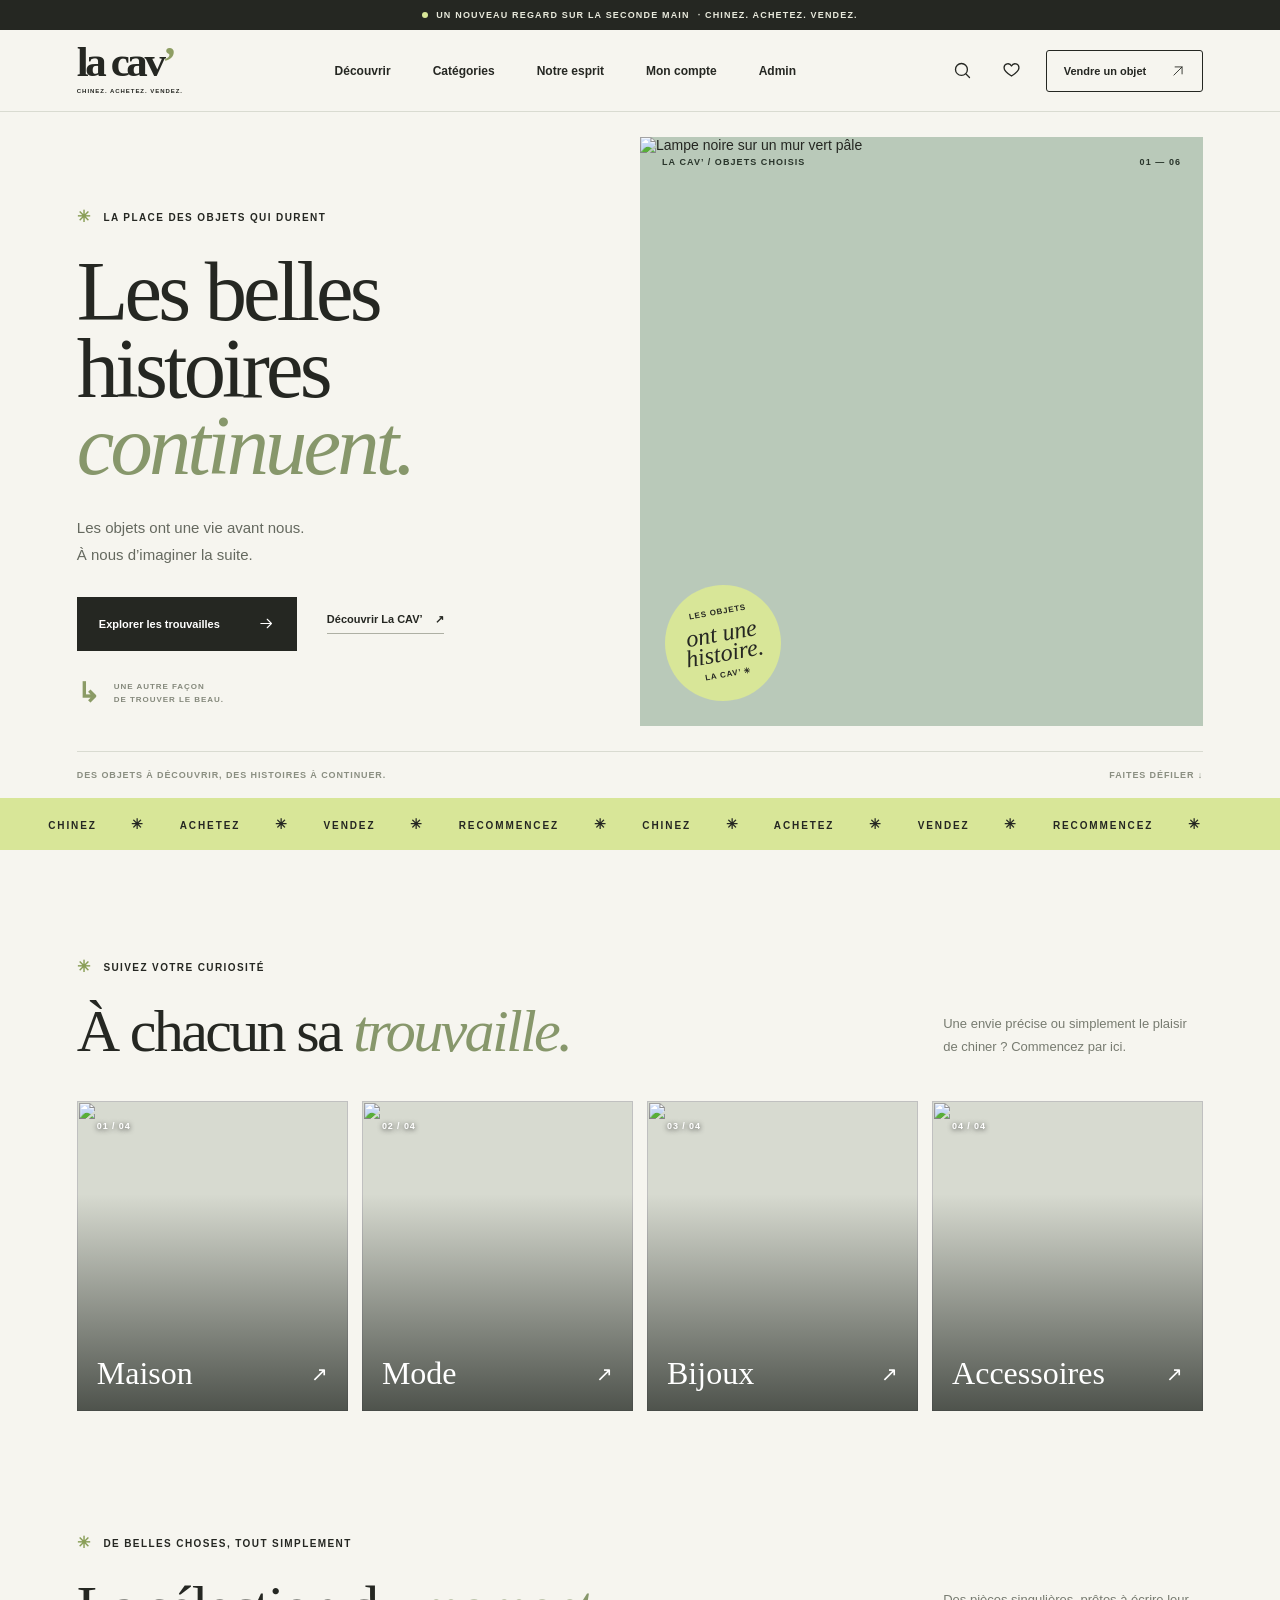
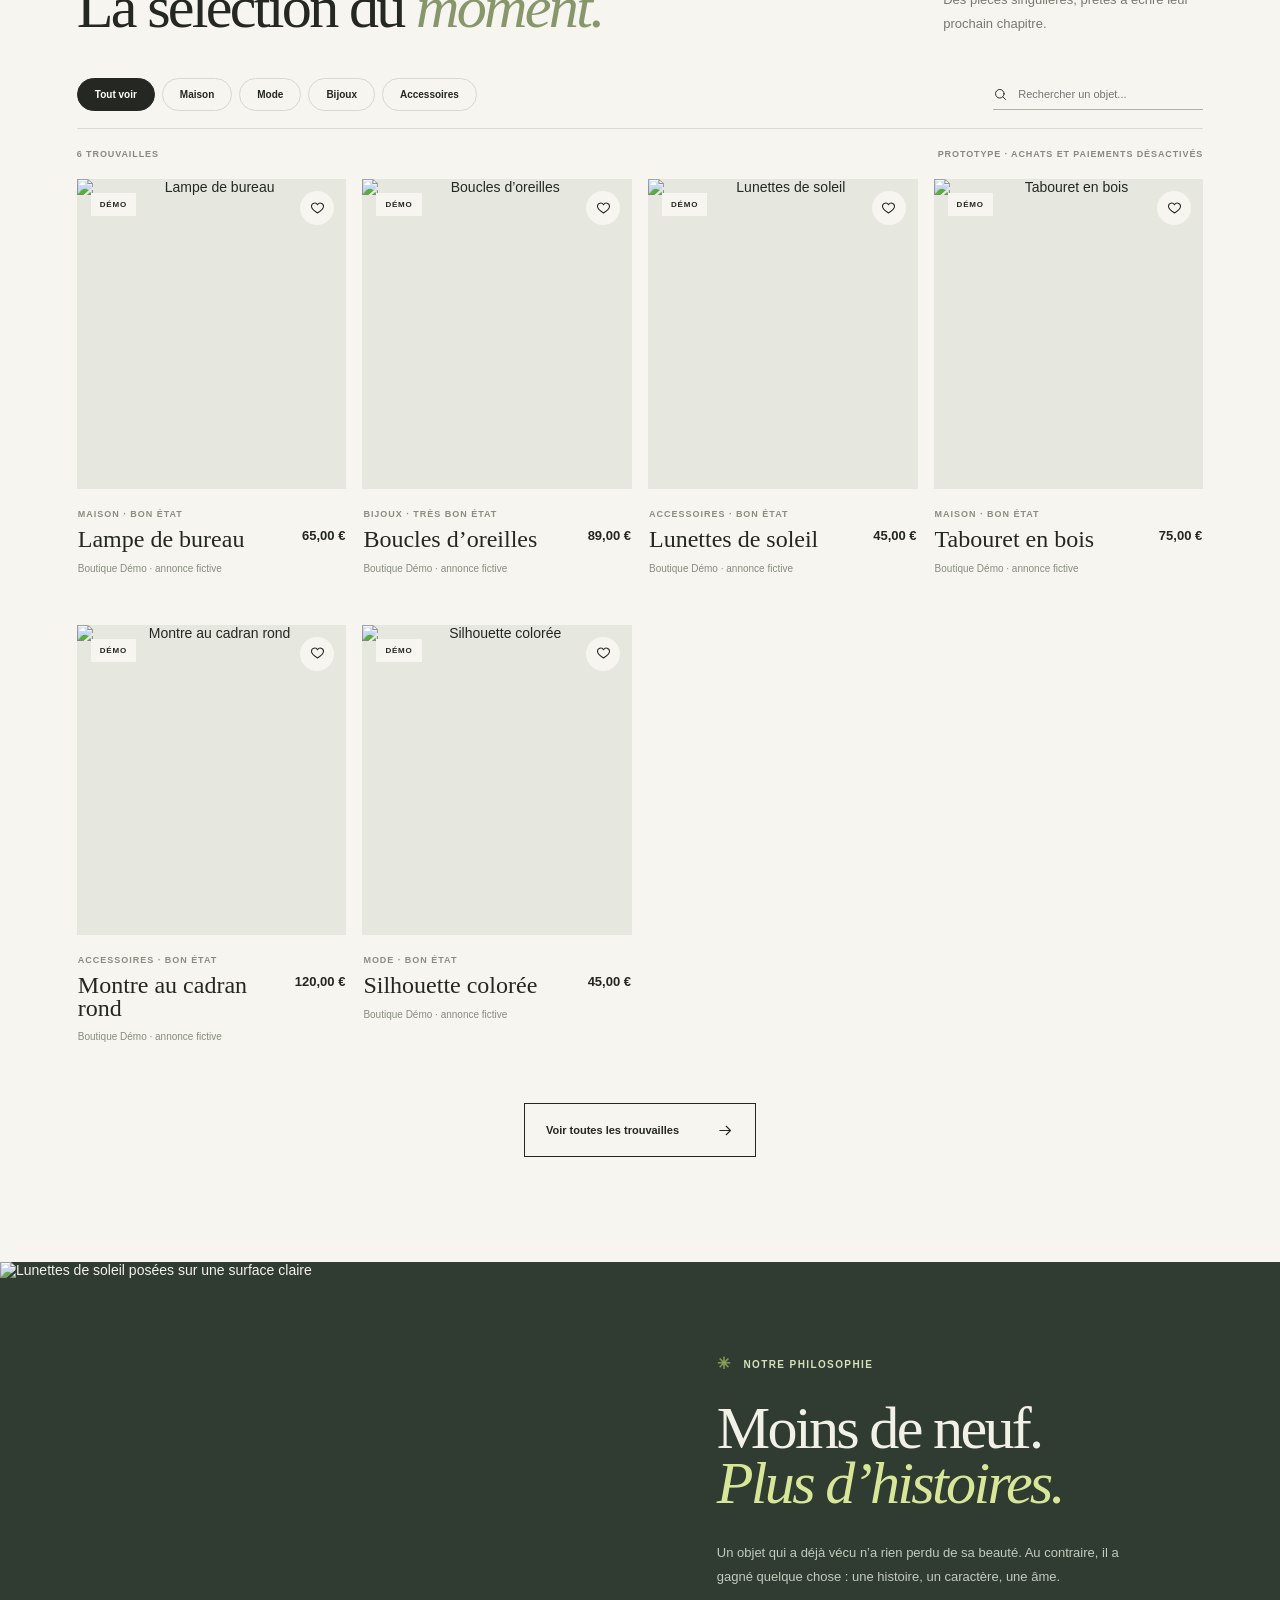
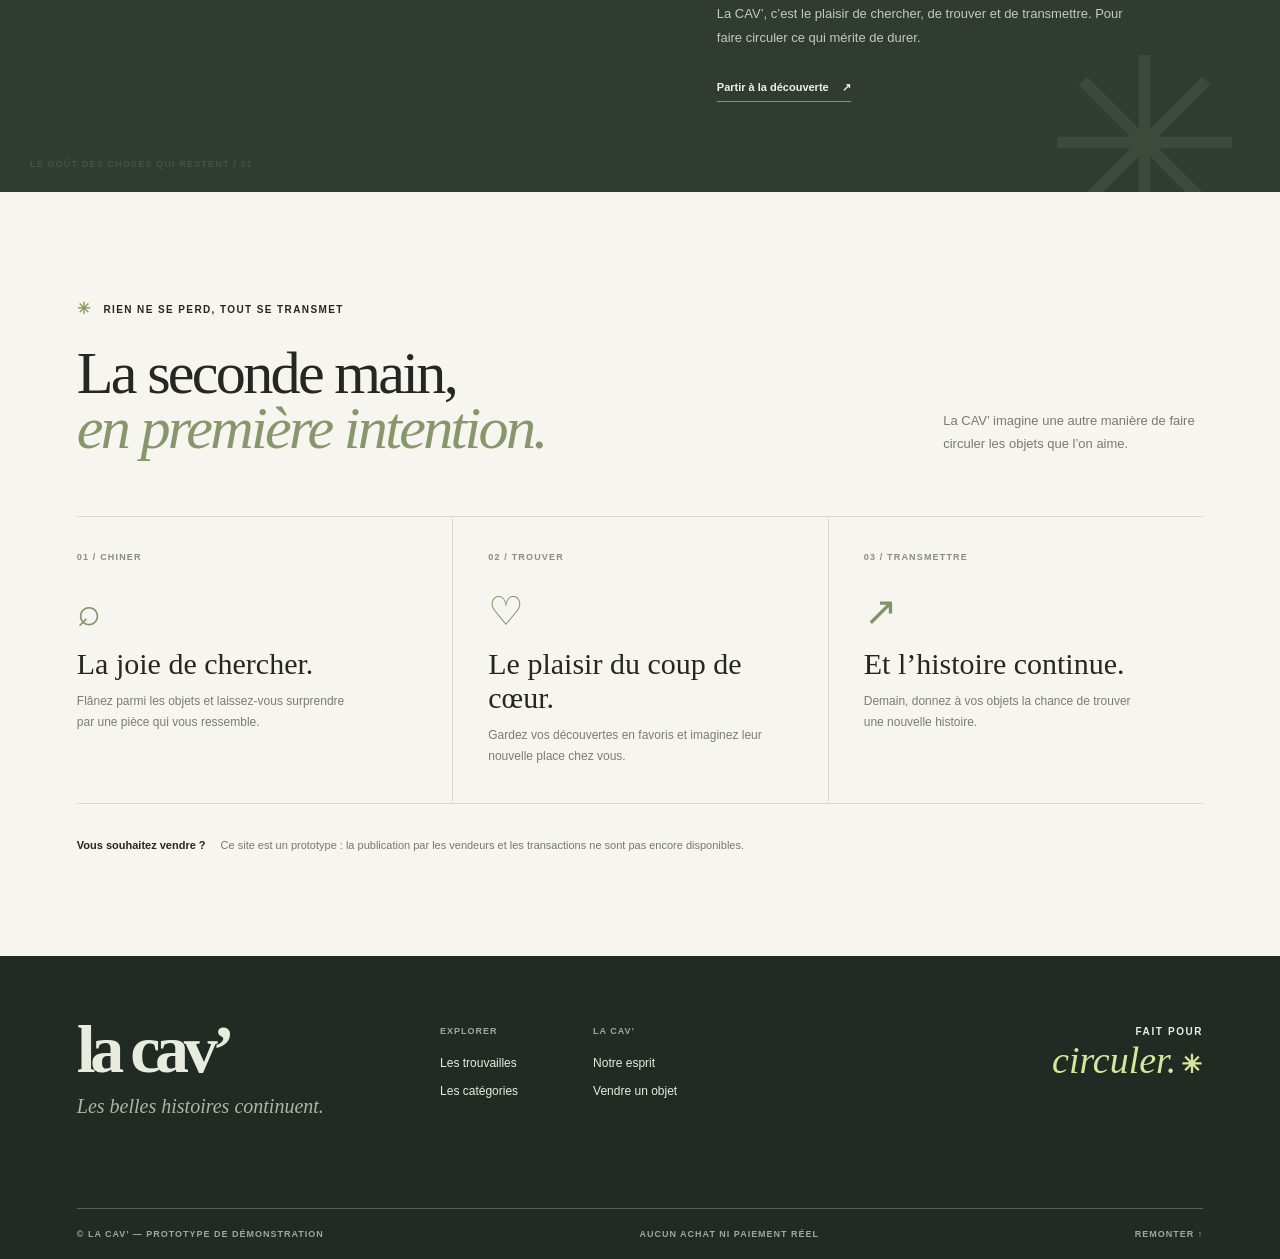
==== index.html @ eb986f50 "Add files via upload" ====
<!doctype html>
<html lang="fr">
<head>
  <meta charset="utf-8">
  <meta name="viewport" content="width=device-width, initial-scale=1">
  <meta name="theme-color" content="#f5f2eb">
  <meta name="description" content="La CAV' : une nouvelle histoire pour les objets qui méritent de durer. Prototype de marketplace.">
  <title>La CAV' — Les belles histoires continuent</title>
  <link rel="stylesheet" href="style.css">
  <script src="firebase-config.js" defer></script>
  <script src="data.js" defer></script>
  <script src="script.js" defer></script>
</head>
<body>
  <svg class="svg-defs" xmlns="http://www.w3.org/2000/svg" aria-hidden="true">
    <symbol id="i-arrow" viewBox="0 0 24 24"><path d="M4 12h15M13 6l6 6-6 6"/></symbol>
    <symbol id="i-up" viewBox="0 0 24 24"><path d="M5 19 19 5M7 5h12v12"/></symbol>
    <symbol id="i-search" viewBox="0 0 24 24"><circle cx="10.8" cy="10.8" r="6.8"/><path d="m16 16 4 4"/></symbol>
    <symbol id="i-heart" viewBox="0 0 24 24"><path d="M20.5 8.8c0 4.2-8.5 9.5-8.5 9.5S3.5 13 3.5 8.8a4.5 4.5 0 0 1 8.5-2 4.5 4.5 0 0 1 8.5 2Z"/></symbol>
    <symbol id="i-menu" viewBox="0 0 24 24"><path d="M4 8h16M4 16h16"/></symbol>
    <symbol id="i-close" viewBox="0 0 24 24"><path d="m6 6 12 12M18 6 6 18"/></symbol>
  </svg>
  <a class="skip" href="#contenu">Aller au contenu</a>
  <div class="announcement"><span class="announcement-dot"></span> UN NOUVEAU REGARD SUR LA SECONDE MAIN <span class="announcement-extra">· CHINEZ. ACHETEZ. VENDEZ.</span></div>
  <header class="header">
    <a class="logo" href="#accueil" aria-label="La CAV', accueil">la cav<span>’</span><small>CHINEZ. ACHETEZ. VENDEZ.</small></a>
    <nav class="desktop-nav" aria-label="Navigation principale">
      <a href="#selection">Découvrir</a>
      <a href="#categories">Catégories</a>
      <a href="#histoire">Notre esprit</a>
      <a href="account.html">Mon compte</a>
      <a href="admin.html">Admin</a>
    </nav>
    <div class="header-actions">
      <button class="icon-button search-trigger" type="button" aria-label="Rechercher"><svg><use href="#i-search"></use></svg></button>
      <button class="icon-button favorites-trigger" type="button" aria-label="Voir mes favoris" aria-pressed="false"><svg><use href="#i-heart"></use></svg><span class="favorite-count" hidden>0</span></button>
      <a class="header-sell" href="#vendre">Vendre un objet <svg><use href="#i-up"></use></svg></a>
      <button class="icon-button menu-trigger" type="button" aria-label="Ouvrir le menu" aria-expanded="false" aria-controls="mobile-menu"><svg><use href="#i-menu"></use></svg></button>
    </div>
    <nav id="mobile-menu" class="mobile-menu" aria-label="Navigation mobile" hidden>
      <a href="#selection">Découvrir <span>↗</span></a><a href="#categories">Catégories <span>↗</span></a><a href="#histoire">Notre esprit <span>↗</span></a><a href="#vendre">Vendre un objet <span>↗</span></a><a href="account.html">Mon compte <span>↗</span></a><a href="admin.html">Admin <span>↗</span></a>
    </nav>
  </header>

  <main id="contenu">
    <section class="hero" id="accueil">
      <div class="hero-copy">
        <div class="eyebrow"><span class="tiny-star">✳</span> LA PLACE DES OBJETS QUI DURENT</div>
        <h1>Les belles<br>histoires <em>continuent.</em></h1>
        <p>Les objets ont une vie avant nous.<br>À nous d’imaginer la suite.</p>
        <div class="hero-actions"><a class="button button-dark" href="#selection">Explorer les trouvailles <svg><use href="#i-arrow"></use></svg></a><a class="text-link" href="#histoire">Découvrir La CAV’ <span>↗</span></a></div>
        <div class="hero-note"><span class="note-mark">↳</span><span>UNE AUTRE FAÇON<br>DE TROUVER LE BEAU.</span></div>
      </div>
      <div class="hero-visual">
        <img src="assets/images/interior.jpg" alt="Lampe noire sur un mur vert pâle">
        <div class="hero-image-label"><span>LA CAV’ / OBJETS CHOISIS</span><span>01 — 06</span></div>
        <div class="hero-stamp" aria-hidden="true"><span>LES OBJETS</span><strong>ont une<br>histoire.</strong><span>LA CAV’ ✳</span></div>
      </div>
      <div class="hero-bottom"><span>DES OBJETS À DÉCOUVRIR, DES HISTOIRES À CONTINUER.</span><span>FAITES DÉFILER ↓</span></div>
    </section>

    <div class="marquee" aria-label="Chinez, achetez, vendez"><div>CHINEZ <span>✳</span> ACHETEZ <span>✳</span> VENDEZ <span>✳</span> RECOMMENCEZ <span>✳</span> CHINEZ <span>✳</span> ACHETEZ <span>✳</span> VENDEZ <span>✳</span> RECOMMENCEZ <span>✳</span></div></div>

    <section class="categories section-wrap" id="categories">
      <div class="section-top"><div><p class="eyebrow"><span class="tiny-star">✳</span> SUIVEZ VOTRE CURIOSITÉ</p><h2>À chacun sa <em>trouvaille.</em></h2></div><p>Une envie précise ou simplement le plaisir de chiner ? Commencez par ici.</p></div>
      <div class="category-grid">
        <button class="category-card" type="button" data-category="Maison"><img src="assets/images/interior.jpg" alt=""><span class="category-number">01 / 04</span><span class="category-name">Maison <span>↗</span></span></button>
        <button class="category-card" type="button" data-category="Mode"><img src="assets/images/fashion.jpg" alt=""><span class="category-number">02 / 04</span><span class="category-name">Mode <span>↗</span></span></button>
        <button class="category-card" type="button" data-category="Bijoux"><img src="assets/images/jewelry.jpg" alt=""><span class="category-number">03 / 04</span><span class="category-name">Bijoux <span>↗</span></span></button>
        <button class="category-card" type="button" data-category="Accessoires"><img src="assets/images/objects.jpg" alt=""><span class="category-number">04 / 04</span><span class="category-name">Accessoires <span>↗</span></span></button>
      </div>
      <p class="empty-state" id="categories-placeholder" hidden>Retrouvez les collections disponibles dans les filtres du catalogue.</p>
    </section>

    <section class="selection section-wrap" id="selection">
      <div class="section-top selection-heading"><div><p class="eyebrow"><span class="tiny-star">✳</span> DE BELLES CHOSES, TOUT SIMPLEMENT</p><h2>La sélection du <em>moment.</em></h2></div><p>Des pièces singulières, prêtes à écrire leur prochain chapitre.</p></div>
      <div class="catalog-toolbar">
        <div class="filter-list" aria-label="Filtrer par catégorie">
          <button type="button" class="filter active" data-filter="Tout" aria-pressed="true">Tout voir</button>
          <button type="button" class="filter" data-filter="Maison" aria-pressed="false">Maison</button>
          <button type="button" class="filter" data-filter="Mode" aria-pressed="false">Mode</button>
          <button type="button" class="filter" data-filter="Bijoux" aria-pressed="false">Bijoux</button>
          <button type="button" class="filter" data-filter="Accessoires" aria-pressed="false">Accessoires</button>
        </div>
        <label class="catalog-search"><svg><use href="#i-search"></use></svg><span class="sr-only">Rechercher dans les objets</span><input id="search" type="search" placeholder="Rechercher un objet..."></label>
      </div>
      <div class="catalog-meta"><span id="results-count" aria-live="polite"></span><span>PROTOTYPE · ACHATS ET PAIEMENTS DÉSACTIVÉS</span></div>
      <div class="product-grid" id="product-grid"></div>
      <p class="empty-state" id="empty-state" hidden>Aucune trouvaille ici pour le moment. Essayez une autre recherche.</p>
      <noscript><p class="empty-state">Activez JavaScript dans votre navigateur pour explorer le catalogue de démonstration.</p></noscript>
      <div class="catalog-footer"><button class="button button-outline" id="reset-filters" type="button">Voir toutes les trouvailles <svg><use href="#i-arrow"></use></svg></button></div>
    </section>

    <section class="story" id="histoire">
      <div class="story-image"><img src="assets/images/objects.jpg" alt="Lunettes de soleil posées sur une surface claire"><span>LE GOÛT DES CHOSES QUI RESTENT / 01</span></div>
      <div class="story-copy"><p class="eyebrow"><span class="tiny-star">✳</span> NOTRE PHILOSOPHIE</p><h2>Moins de neuf.<br><em>Plus d’histoires.</em></h2><p>Un objet qui a déjà vécu n’a rien perdu de sa beauté. Au contraire, il a gagné quelque chose : une histoire, un caractère, une âme.</p><p>La CAV’, c’est le plaisir de chercher, de trouver et de transmettre. Pour faire circuler ce qui mérite de durer.</p><a class="text-link light-link" href="#selection">Partir à la découverte <span>↗</span></a><span class="story-decoration" aria-hidden="true">✳</span></div>
    </section>

    <section class="how section-wrap" id="vendre">
      <div class="section-top"><div><p class="eyebrow"><span class="tiny-star">✳</span> RIEN NE SE PERD, TOUT SE TRANSMET</p><h2>La seconde main,<br><em>en première intention.</em></h2></div><p>La CAV’ imagine une autre manière de faire circuler les objets que l’on aime.</p></div>
      <div class="steps">
        <article><span class="step-number">01 / CHINER</span><div class="step-icon">⌕</div><h3>La joie de chercher.</h3><p>Flânez parmi les objets et laissez-vous surprendre par une pièce qui vous ressemble.</p></article>
        <article><span class="step-number">02 / TROUVER</span><div class="step-icon">♡</div><h3>Le plaisir du coup de cœur.</h3><p>Gardez vos découvertes en favoris et imaginez leur nouvelle place chez vous.</p></article>
        <article><span class="step-number">03 / TRANSMETTRE</span><div class="step-icon">↗</div><h3>Et l’histoire continue.</h3><p>Demain, donnez à vos objets la chance de trouver une nouvelle histoire.</p></article>
      </div>
      <div class="prototype-note"><strong>Vous souhaitez vendre ?</strong><span>Ce site est un prototype : la publication par les vendeurs et les transactions ne sont pas encore disponibles.</span></div>
    </section>
  </main>
  <footer class="footer"><div class="footer-main"><div><a class="footer-logo" href="#accueil">la cav’</a><p>Les belles histoires continuent.</p></div><div class="footer-links"><div><span>EXPLORER</span><a href="#selection">Les trouvailles</a><a href="#categories">Les catégories</a></div><div><span>LA CAV’</span><a href="#histoire">Notre esprit</a><a href="#vendre">Vendre un objet</a></div></div><div class="footer-sign">FAIT POUR<br><em>circuler.</em> <span>✳</span></div></div><div class="footer-bottom"><span>© LA CAV’ — PROTOTYPE DE DÉMONSTRATION</span><span>AUCUN ACHAT NI PAIEMENT RÉEL</span><a href="#accueil">REMONTER ↑</a></div></footer>

  <dialog id="product-dialog" class="product-dialog" aria-labelledby="dialog-title">
    <div class="dialog-inner"><button class="dialog-close icon-button" type="button" aria-label="Fermer"><svg><use href="#i-close"></use></svg></button><div class="dialog-image"><img id="dialog-image" src="assets/images/interior.jpg" alt=""></div><div class="dialog-copy"><p class="eyebrow" id="dialog-label">✳ FICHE ARTICLE · PROTOTYPE</p><p class="dialog-category" id="dialog-category"></p><h2 id="dialog-title"></h2><p class="dialog-price" id="dialog-price"></p><p id="dialog-description"></p><div class="dialog-info"><span>ÉTAT <strong id="dialog-condition"></strong></span><span>VENDEUR <strong id="dialog-seller"></strong></span></div><p class="dialog-disclaimer">Ceci est un prototype. Aucun paiement, commande ou contact vendeur réel n’est possible.</p><button class="button button-dark dialog-favorite" type="button">Ajouter aux favoris <svg><use href="#i-heart"></use></svg></button></div></div>
  </dialog>
  <div id="status" class="status" role="status" aria-live="polite"></div>
</body>
</html>
---- style.css ----
@font-face{font-family:Cormorant;src:url("assets/fonts/font-04.woff2") format("woff2");font-style:normal;font-weight:400;font-display:swap}
@font-face{font-family:Cormorant;src:url("assets/fonts/font-09.woff2") format("woff2");font-style:italic;font-weight:400;font-display:swap}
@font-face{font-family:Manrope;src:url("assets/fonts/font-17.woff2") format("woff2");font-style:normal;font-weight:400 800;font-display:swap}
:root{--ink:#252722;--muted:#777a70;--cream:#f6f5ef;--paper:#efeee7;--line:#d9dbd1;--lime:#d8e698;--green:#374b3c;--serif:Cormorant,Georgia,serif;--sans:Manrope,Arial,sans-serif}
*{box-sizing:border-box}html{scroll-behavior:smooth}body{margin:0;background:var(--cream);color:var(--ink);font-family:var(--sans);font-size:14px}button,input{font:inherit}button{color:inherit}button,a{-webkit-tap-highlight-color:transparent}a{color:inherit;text-decoration:none}button{cursor:pointer}img{display:block;width:100%;height:100%;object-fit:cover}svg{width:20px;height:20px;fill:none;stroke:currentColor;stroke-width:1.5;stroke-linecap:round;stroke-linejoin:round}.svg-defs,.sr-only{position:absolute;width:1px;height:1px;overflow:hidden;clip:rect(0,0,0,0)}.skip{position:fixed;top:-100px;left:10px;z-index:30;background:#fff;padding:12px}.skip:focus{top:10px}button:focus-visible,a:focus-visible,input:focus-visible{outline:2px solid #637b35;outline-offset:4px}[hidden]{display:none!important}
.announcement{height:30px;background:var(--ink);color:#e8e9dc;display:flex;align-items:center;justify-content:center;gap:8px;font-size:9px;letter-spacing:.13em;font-weight:700}.announcement-dot{width:6px;height:6px;border-radius:50%;background:var(--lime)}.header{height:82px;padding:0 6%;display:flex;align-items:center;justify-content:space-between;position:relative;background:var(--cream);z-index:5;border-bottom:1px solid var(--line)}.logo,.footer-logo{font-family:var(--serif);font-size:43px;letter-spacing:-.08em;line-height:.7;font-weight:600}.logo span{color:#8e9e63}.logo small{display:block;font:700 6px var(--sans);letter-spacing:.16em;margin-top:10px}.desktop-nav{display:flex;gap:42px;font-size:12px;font-weight:700}.desktop-nav a,.footer-links a{transition:opacity .2s}.desktop-nav a:hover,.footer-links a:hover{opacity:.55}.header-actions{display:flex;align-items:center;gap:20px}.icon-button{border:0;background:transparent;padding:4px;display:inline-flex;align-items:center;justify-content:center;position:relative}.icon-button svg{width:21px;height:21px}.favorite-count{position:absolute;right:-6px;top:-5px;background:var(--green);color:white;border-radius:50%;min-width:16px;height:16px;display:grid;place-items:center;font-size:9px}.header-sell{border:1px solid var(--ink);padding:13px 17px;border-radius:3px;font-size:11px;font-weight:700;display:flex;gap:25px;align-items:center}.header-sell svg{width:14px;height:14px}.menu-trigger,.mobile-menu{display:none}
.hero{display:grid;grid-template-columns:1fr 1fr;padding:0 6%;position:relative}.hero-copy{padding:93px 25px 100px 0;min-height:570px;position:relative}.eyebrow{font-size:10px;font-weight:800;letter-spacing:.14em;margin:0 0 25px;line-height:1.5}.tiny-star{color:#899e57;font-size:16px;vertical-align:-1px;margin-right:8px}.hero h1,.section-top h2,.story h2{font-family:var(--serif);font-weight:400;letter-spacing:-.045em;line-height:.91;margin:0}.hero h1{font-size:clamp(64px,6.6vw,104px)}h1 em,h2 em{font-weight:400;color:#87976b}.hero-copy>p{font-size:15px;line-height:1.8;color:#65695f;margin:29px 0}.hero-actions{display:flex;align-items:center;gap:30px}.button{border:1px solid transparent;display:inline-flex;align-items:center;justify-content:center;gap:38px;min-height:54px;padding:0 21px;font-weight:700;font-size:11px;transition:background .2s,color .2s,border-color .2s}.button svg{width:17px;height:17px}.button-dark{background:var(--ink);color:#fff}.button-dark:hover{background:#465441}.button-outline{background:transparent;border-color:var(--ink)}.button-outline:hover{background:var(--ink);color:white}.text-link{font-size:11px;font-weight:800;border-bottom:1px solid #aeb0a4;padding-bottom:7px;white-space:nowrap}.text-link span{margin-left:10px}.hero-note{position:absolute;bottom:35px;left:0;display:flex;align-items:center;gap:13px;font-size:8px;letter-spacing:.12em;font-weight:800;line-height:1.6;color:#85897c}.note-mark{font-size:27px;color:#8b9b66}.hero-visual{margin:25px 0 25px;min-height:520px;position:relative;background:#b9c9b9;overflow:hidden}.hero-visual img{object-position:center}.hero-image-label{position:absolute;top:20px;left:22px;right:22px;display:flex;justify-content:space-between;color:#29352b;font-size:9px;font-weight:800;letter-spacing:.12em}.hero-stamp{position:absolute;bottom:25px;left:25px;background:var(--lime);width:116px;height:116px;border-radius:50%;display:flex;flex-direction:column;justify-content:center;align-items:center;transform:rotate(-10deg);text-align:center}.hero-stamp span{font-size:8px;letter-spacing:.1em;font-weight:800}.hero-stamp strong{font:italic 24px/.85 var(--serif);margin:7px 0}.hero-bottom{grid-column:1/-1;border-top:1px solid var(--line);display:flex;justify-content:space-between;padding:18px 0;font-size:9px;font-weight:800;letter-spacing:.1em;color:#8a8e81}
.marquee{background:var(--lime);overflow:hidden;padding:18px 0;white-space:nowrap}.marquee div{font-size:10px;letter-spacing:.19em;font-weight:800;text-align:center}.marquee span{font-size:14px;margin:0 30px}.section-wrap{padding:105px 6%}.section-top{display:flex;justify-content:space-between;align-items:end;gap:40px;margin-bottom:43px}.section-top h2,.story h2{font-size:clamp(48px,4.7vw,72px)}.section-top>p{max-width:260px;color:#777b70;line-height:1.8;margin:0;font-size:13px}.category-grid{display:grid;grid-template-columns:repeat(4,1fr);gap:14px}.category-card{border:0;padding:0;position:relative;height:310px;background:#d7dad0;text-align:left;overflow:hidden;color:white}.category-card:after{content:"";position:absolute;inset:30% 0 0;background:linear-gradient(transparent,rgba(20,25,20,.7))}.category-card img,.product-image img{transition:transform .5s}.category-card:hover img,.product-open:hover img{transform:scale(1.045)}.category-number,.category-name{position:absolute;z-index:1;left:20px;right:20px}.category-number{top:20px;font-size:9px;font-weight:800;letter-spacing:.1em;text-shadow:0 1px 5px #333}.category-name{bottom:19px;font:400 32px var(--serif);display:flex;justify-content:space-between;align-items:center}.category-name span{font:20px var(--sans)}
.selection{padding-top:15px}.catalog-toolbar{display:flex;align-items:center;justify-content:space-between;gap:20px;border-bottom:1px solid var(--line);padding-bottom:17px}.filter-list{display:flex;gap:7px;overflow-x:auto}.filter{border:1px solid #d6d8ce;background:transparent;border-radius:30px;padding:10px 17px;font-size:10px;font-weight:700;white-space:nowrap}.filter.active{background:var(--ink);color:white;border-color:var(--ink)}.catalog-search{display:flex;align-items:center;gap:8px;border-bottom:1px solid #aeb1a6;padding:6px 0;min-width:210px}.catalog-search svg{width:17px;height:17px}.catalog-search input{border:0;background:transparent;outline:0;width:100%;font-size:11px;color:var(--ink)}.catalog-meta{display:flex;justify-content:space-between;gap:10px;margin:20px 0;color:#878b7f;font-size:9px;letter-spacing:.1em;font-weight:800}.product-grid{display:grid;grid-template-columns:repeat(4,1fr);gap:35px 16px}.product-card{min-width:0}.product-image{height:310px;background:#e6e8df;position:relative;overflow:hidden}.product-open{display:block;border:0;padding:0;width:100%;height:100%;background:transparent;overflow:hidden}.product-tag{position:absolute;top:14px;left:14px;background:var(--cream);padding:7px 9px;font-size:8px;letter-spacing:.1em;font-weight:800;pointer-events:none}.product-heart{position:absolute;right:12px;top:12px;width:34px;height:34px;background:var(--cream);border:0;border-radius:50%;display:grid;place-items:center}.product-heart svg{width:17px;height:17px}.product-heart[aria-pressed=true] svg,.favorites-trigger[aria-pressed=true] svg{fill:var(--green);stroke:var(--green)}.product-details{padding:15px 1px}.product-category{font-size:9px;letter-spacing:.11em;color:#8b8d82;font-weight:800;text-transform:uppercase}.product-title-row{display:flex;align-items:start;justify-content:space-between;gap:8px;margin:8px 0}.product-title{border:0;background:transparent;padding:0;text-align:left;font:400 24px/.95 var(--serif)}.product-price{font-size:13px;font-weight:800;white-space:nowrap}.product-seller{color:#888d80;font-size:10px}.catalog-footer{text-align:center;margin-top:45px}.empty-state{text-align:center;padding:45px;color:#696e63}
.story{background:#303c32;color:#f2f1e7;display:grid;grid-template-columns:1fr 1fr;min-height:510px}.story-image{position:relative;overflow:hidden}.story-image img{filter:saturate(.7)}.story-image>span{position:absolute;bottom:23px;left:30px;color:#465147;font-size:9px;letter-spacing:.13em;font-weight:800}.story-copy{position:relative;padding:90px 12%;overflow:hidden}.story-copy .eyebrow{color:#d5e0bb}.story-copy h2 em{color:#d8e698}.story-copy>p:not(.eyebrow){max-width:430px;color:#c3cabd;line-height:1.85;font-size:13px}.story-copy>p:nth-of-type(2){margin-top:30px}.light-link{display:inline-block;margin-top:18px;border-color:#859283}.story-decoration{position:absolute;right:35px;bottom:-75px;font-size:240px;color:rgba(216,230,152,.08);line-height:1}.how .section-top{margin-bottom:60px}.steps{display:grid;grid-template-columns:repeat(3,1fr);border-top:1px solid var(--line);border-bottom:1px solid var(--line)}.steps article{padding:30px 35px 35px 0}.steps article+article{border-left:1px solid var(--line);padding-left:35px}.step-number{font-size:9px;letter-spacing:.13em;font-weight:800;color:#898d80}.step-icon{font:40px var(--serif);margin:25px 0 12px;color:#809467}.steps h3{font:400 30px var(--serif);margin:0 0 10px}.steps p{max-width:280px;color:#797e72;font-size:12px;line-height:1.8;margin:0}.prototype-note{margin-top:35px;display:flex;gap:15px;align-items:baseline;color:#74796e;font-size:11px}.prototype-note strong{color:var(--ink)}
.footer{background:#222a24;color:#e8ecdf;padding:70px 6% 20px}.footer-main{display:grid;grid-template-columns:1fr 1.2fr 1fr;gap:30px;padding-bottom:70px}.footer-logo{font-size:68px}.footer-main p{font:italic 20px var(--serif);color:#aab8a3}.footer-links{display:flex;gap:75px}.footer-links div{display:flex;flex-direction:column;gap:14px}.footer-links span,.footer-bottom{font-size:9px;letter-spacing:.11em;font-weight:800;color:#9da99c}.footer-links span{margin-bottom:6px}.footer-links a{font-size:12px}.footer-sign{justify-self:end;text-align:right;font-size:10px;letter-spacing:.16em;line-height:1.2;font-weight:800}.footer-sign em{font:italic 38px var(--serif);letter-spacing:0;color:#d8e698}.footer-sign span{font-size:25px;color:#d8e698}.footer-bottom{border-top:1px solid #536054;display:flex;justify-content:space-between;gap:15px;padding-top:20px}
.product-dialog{width:min(900px,calc(100% - 32px));max-height:90vh;padding:0;border:0;background:var(--cream);color:var(--ink)}.product-dialog::backdrop{background:rgba(20,25,21,.7)}.dialog-inner{display:grid;grid-template-columns:1fr 1fr;position:relative;min-height:480px}.dialog-close{position:absolute;right:18px;top:18px;z-index:1}.dialog-image{background:#e2e5dc;min-height:400px}.dialog-copy{padding:55px 45px}.dialog-category{font-size:10px;text-transform:uppercase;color:#898d80;letter-spacing:.1em;font-weight:800;margin-top:40px}.dialog-copy h2{font:400 45px/.95 var(--serif);margin:12px 0}.dialog-price{font-weight:800;font-size:18px}.dialog-copy>p:not(.eyebrow):not(.dialog-category):not(.dialog-price){font-size:12px;line-height:1.8;color:#70776a}.dialog-info{border-top:1px solid var(--line);border-bottom:1px solid var(--line);display:flex;gap:45px;padding:18px 0;margin:25px 0}.dialog-info span{font-size:9px;letter-spacing:.1em;color:#888e80}.dialog-info strong{display:block;color:var(--ink);font-size:11px;letter-spacing:0;margin-top:7px}.dialog-favorite{margin-top:10px}.status{position:fixed;bottom:20px;left:50%;transform:translateX(-50%);background:var(--ink);color:white;padding:13px 20px;font-size:12px;z-index:20;opacity:0;pointer-events:none;transition:opacity .2s}.status.visible{opacity:1}
@media(max-width:1000px){.hero-copy{padding-top:75px;min-height:500px}.hero-visual{min-height:450px}.hero h1{font-size:clamp(58px,7vw,80px)}.category-card,.product-image{height:250px}.header{padding:0 4%}.section-wrap{padding-left:4%;padding-right:4%}.hero{padding-left:4%;padding-right:4%}.desktop-nav{gap:20px}.header-actions{gap:12px}}
@media(max-width:700px){.announcement{font-size:8px}.announcement-extra{display:none}.header{height:72px;padding:0 20px}.logo{font-size:39px}.desktop-nav,.header-sell{display:none}.header-actions{gap:14px}.menu-trigger{display:inline-flex}.mobile-menu:not([hidden]){display:flex;position:absolute;top:72px;left:0;right:0;background:var(--cream);padding:8px 20px 18px;flex-direction:column;box-shadow:0 12px 20px #0001}.mobile-menu a{padding:16px 0;border-bottom:1px solid var(--line);font-size:14px;font-weight:700;display:flex;justify-content:space-between}.hero{display:flex;flex-direction:column;padding:0 20px}.hero-copy{padding:57px 0 42px;min-height:0}.hero h1{font-size:clamp(56px,12vw,80px)}.hero-copy>p{font-size:13px;margin:22px 0}.hero-actions{gap:20px;flex-wrap:wrap}.hero-note{display:none}.hero-visual{margin:0 0 20px;min-height:0;height:360px}.hero-image-label{font-size:8px}.hero-stamp{width:95px;height:95px;left:18px;bottom:18px}.hero-stamp strong{font-size:20px}.hero-bottom{font-size:8px;gap:15px}.hero-bottom span:last-child{white-space:nowrap}.marquee{padding:14px 0}.marquee div{font-size:9px;text-align:left}.marquee span{margin:0 18px}.section-wrap{padding:75px 20px}.section-top{display:block;margin-bottom:30px}.section-top h2,.story h2{font-size:49px}.section-top>p{margin-top:18px;max-width:320px}.category-grid{grid-template-columns:repeat(2,1fr);gap:10px}.category-card{height:230px}.category-name{font-size:27px;left:14px;right:14px;bottom:14px}.category-number{left:14px;top:14px}.selection{padding-top:0}.catalog-toolbar{align-items:stretch;flex-direction:column}.filter-list{padding-bottom:3px}.catalog-search{max-width:none}.catalog-meta{font-size:8px;line-height:1.5}.catalog-meta span:last-child{text-align:right}.product-grid{grid-template-columns:repeat(2,minmax(0,1fr));gap:22px 10px}.product-image{height:auto;aspect-ratio:3/4}.product-title{font-size:21px}.product-price{font-size:11px}.product-category,.product-seller{font-size:9px}.product-tag{font-size:7px;top:10px;left:10px}.product-heart{top:8px;right:8px}.story{grid-template-columns:1fr}.story-image{height:300px}.story-copy{padding:65px 20px 75px}.story-decoration{font-size:170px}.steps{grid-template-columns:1fr}.steps article,.steps article+article{border-left:0;padding:25px 0;border-bottom:1px solid var(--line)}.steps article:last-child{border-bottom:0}.step-icon{margin:10px 0 5px}.prototype-note{display:block;line-height:1.8}.prototype-note strong{display:block}.footer{padding:60px 20px 20px}.footer-main{grid-template-columns:1fr 1fr;gap:35px}.footer-main>div:first-child{grid-column:1/-1}.footer-links{gap:40px}.footer-sign{align-self:end}.footer-bottom{flex-wrap:wrap;line-height:1.5}.dialog-inner{grid-template-columns:1fr}.dialog-image{height:230px;min-height:0}.dialog-copy{padding:30px 25px}.dialog-copy h2{font-size:38px}.dialog-category{margin-top:20px}.dialog-close{background:var(--cream);border-radius:50%;padding:8px}}
@media(prefers-reduced-motion:reduce){html{scroll-behavior:auto}*,*::before,*::after{transition:none!important}}
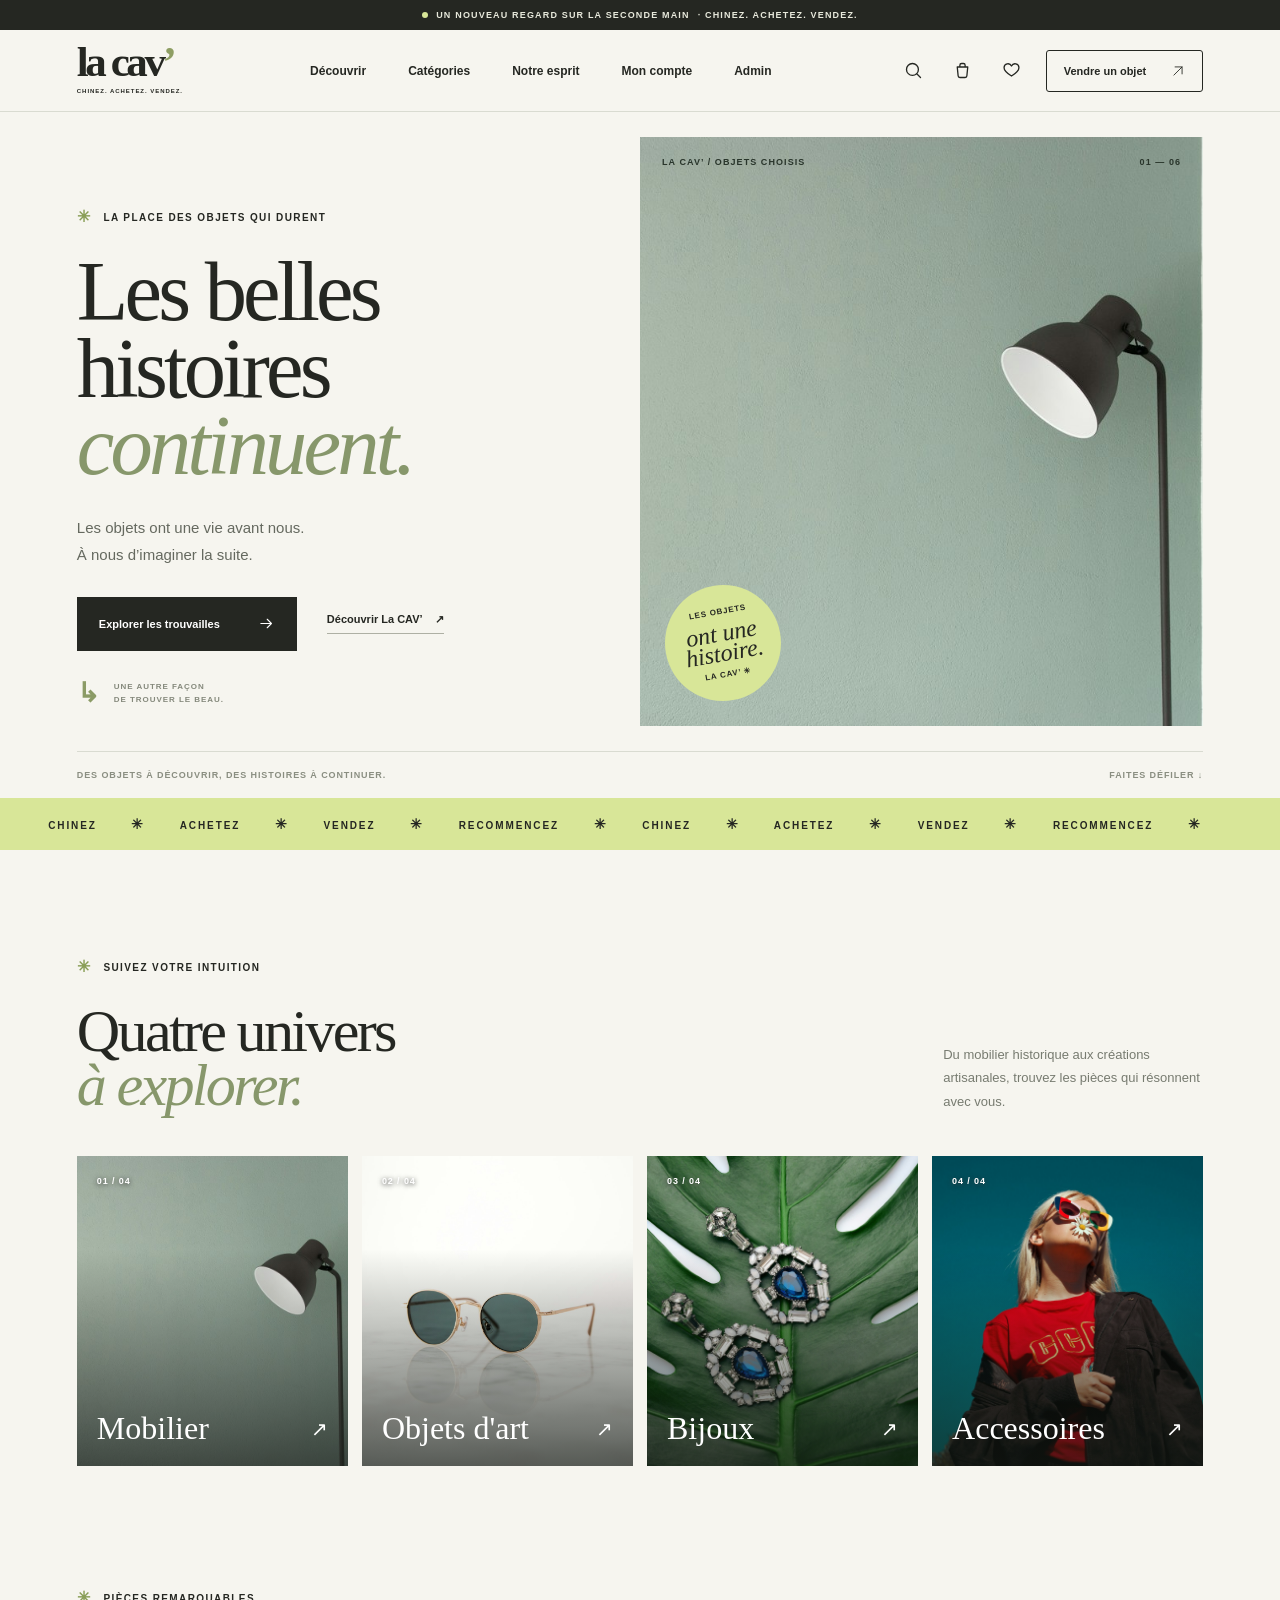
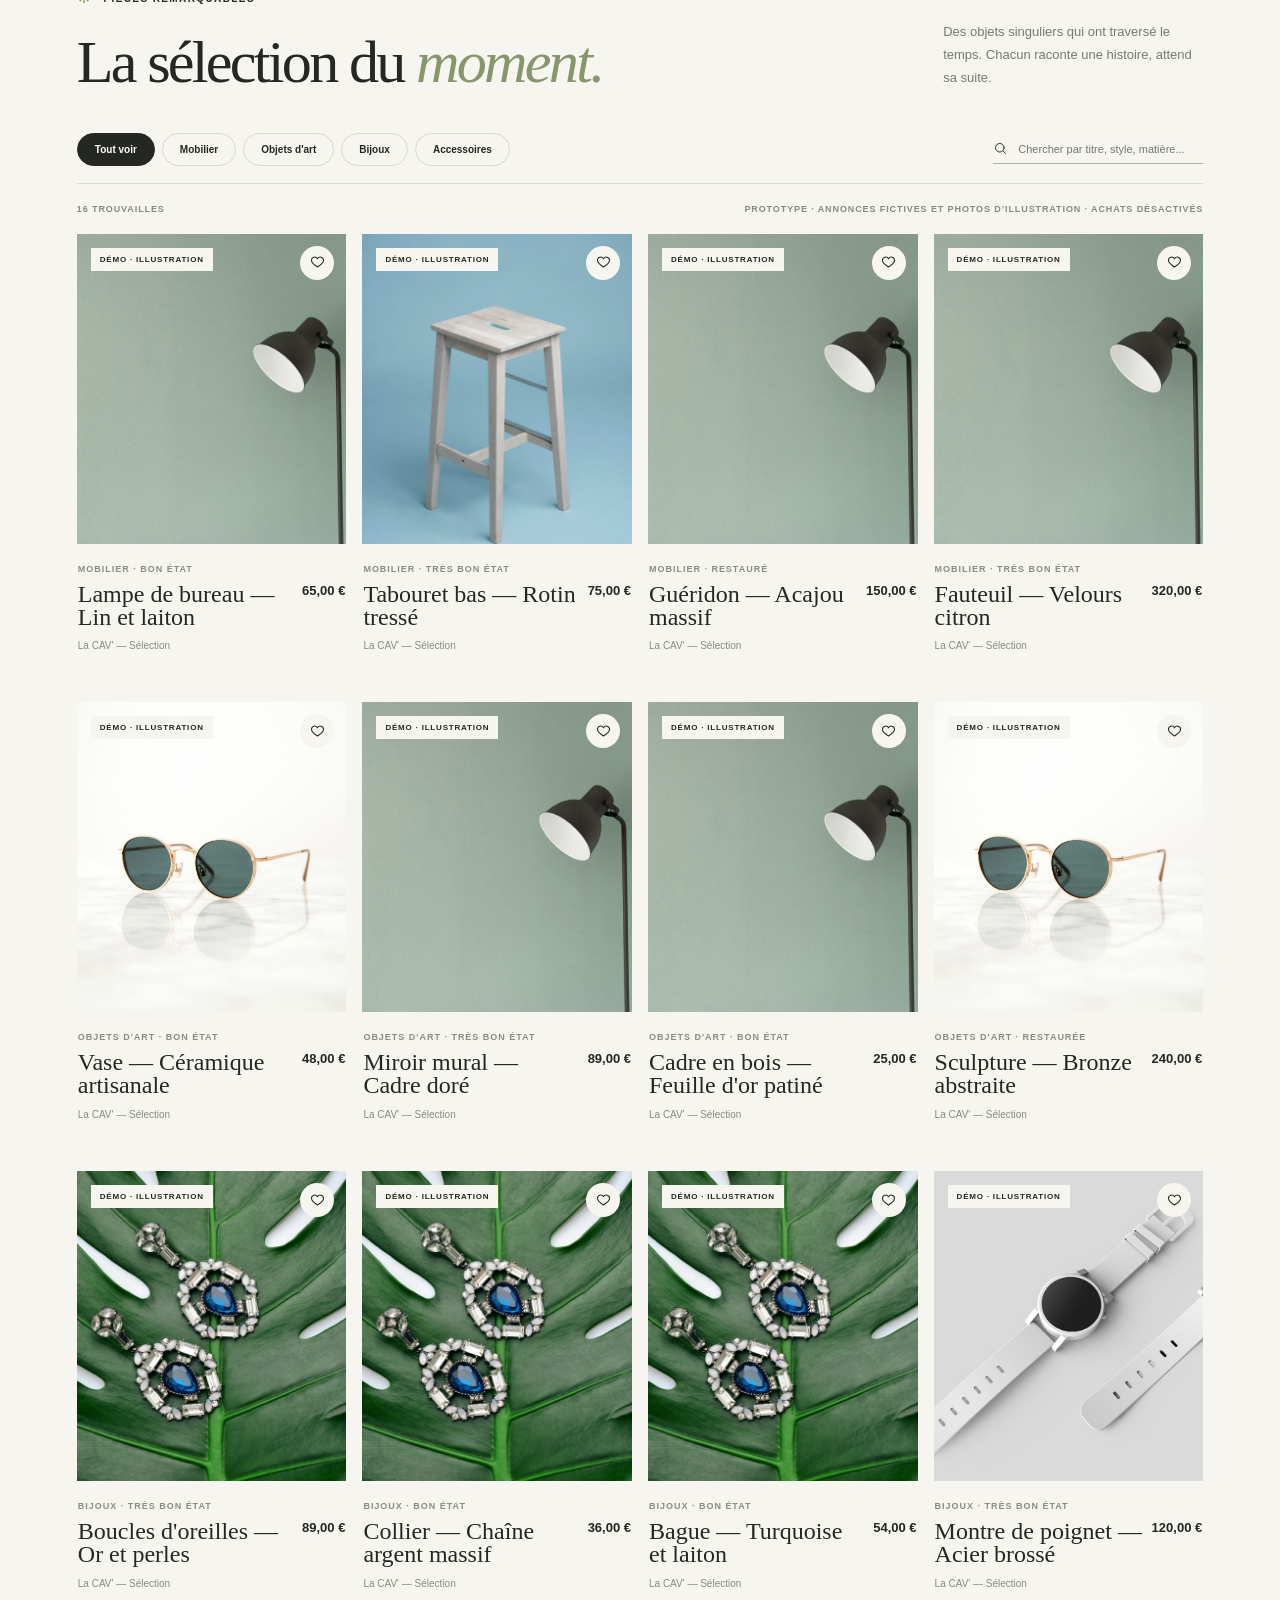
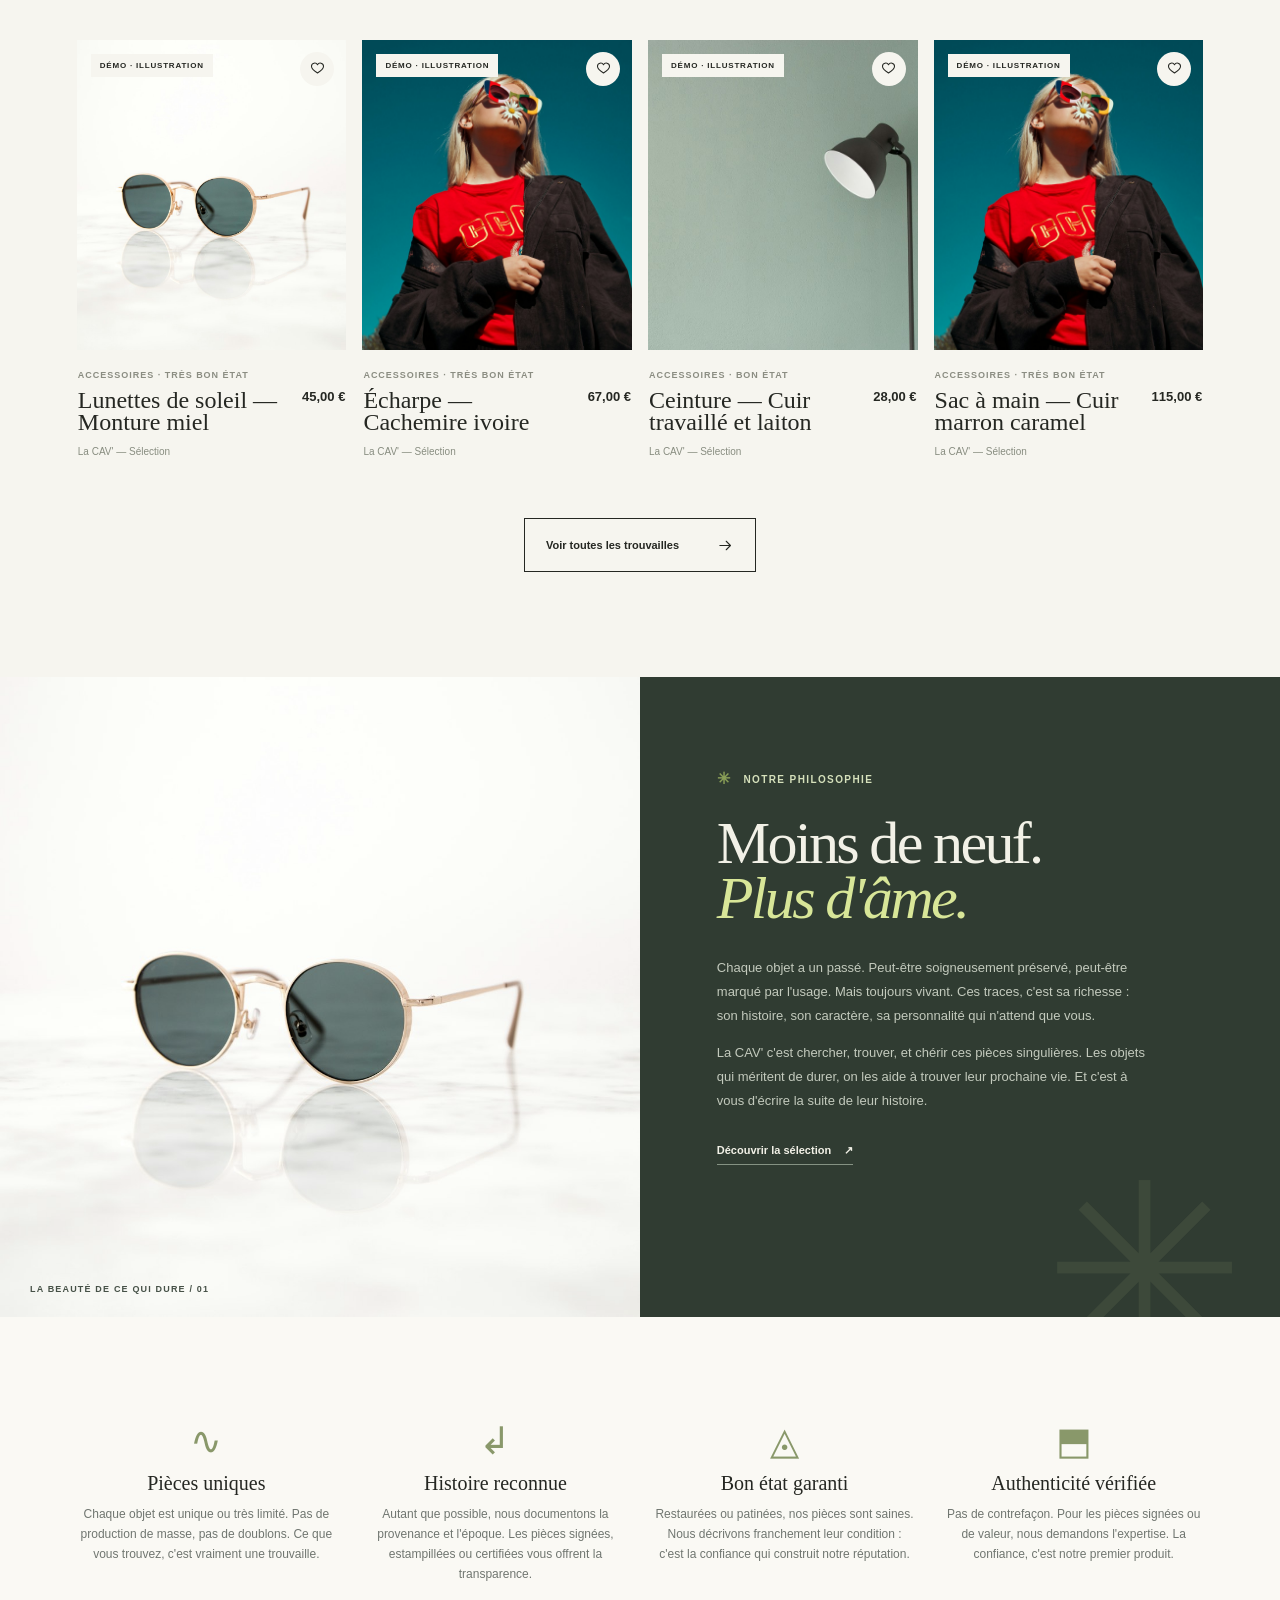
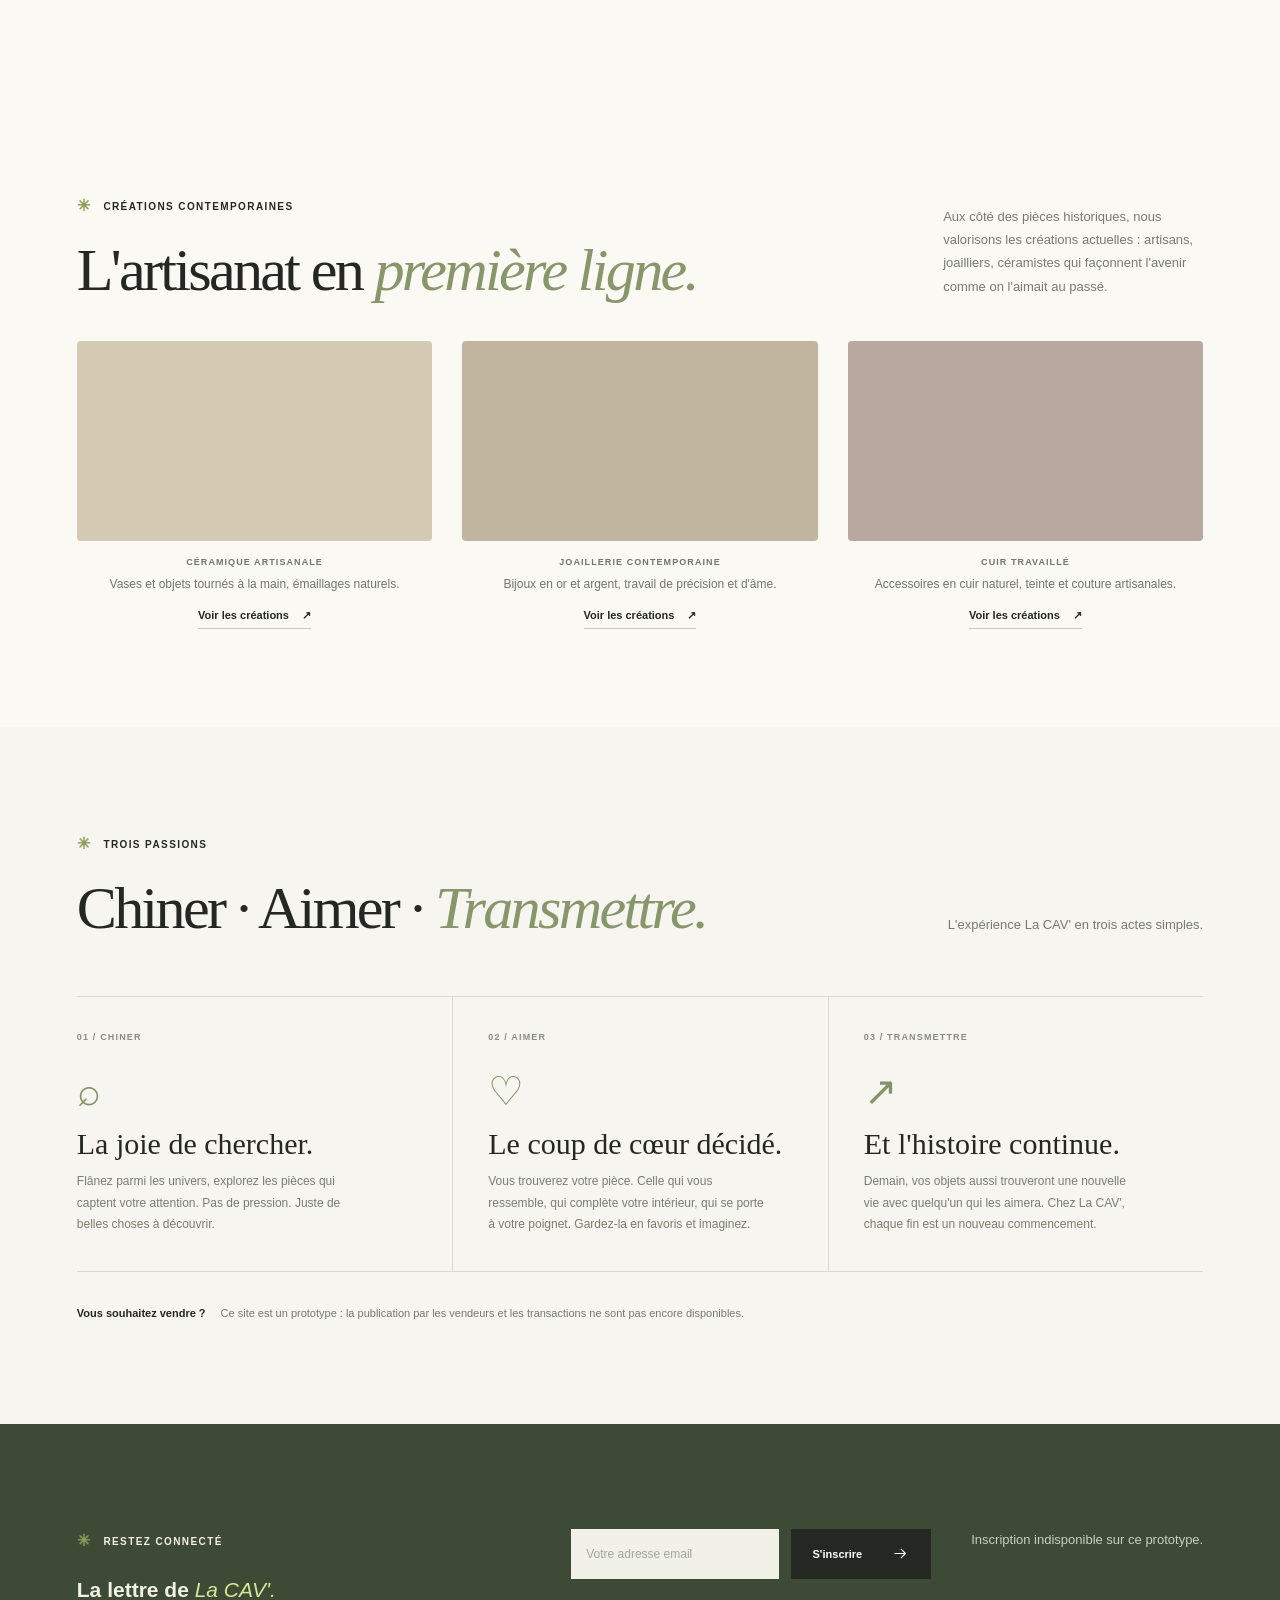
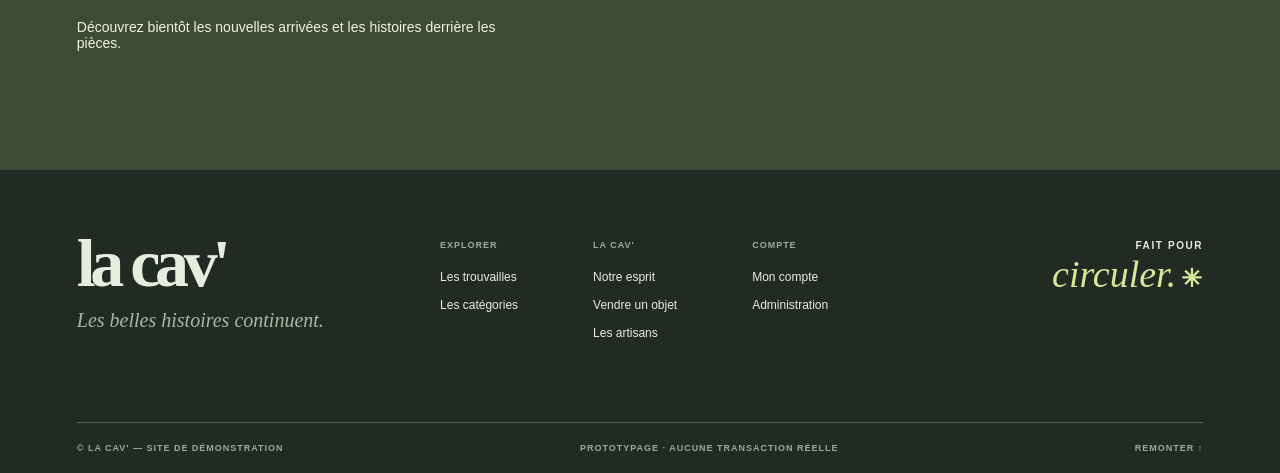
==== commit e2e3e2d7: "Mettre à jour la vitrine La CAV Co-authored-by: Copilot <223556219+Copilot@users.noreply.github.com>" ====
--- a/index.html
+++ b/index.html
@@ -8,6 +8,7 @@
   <title>La CAV' — Les belles histoires continuent</title>
   <link rel="stylesheet" href="style.css">
   <script src="firebase-config.js" defer></script>
+  <script src="bootstrap.js" defer></script>
   <script src="data.js" defer></script>
   <script src="script.js" defer></script>
 </head>
@@ -19,6 +20,8 @@
     <symbol id="i-heart" viewBox="0 0 24 24"><path d="M20.5 8.8c0 4.2-8.5 9.5-8.5 9.5S3.5 13 3.5 8.8a4.5 4.5 0 0 1 8.5-2 4.5 4.5 0 0 1 8.5 2Z"/></symbol>
     <symbol id="i-menu" viewBox="0 0 24 24"><path d="M4 8h16M4 16h16"/></symbol>
     <symbol id="i-close" viewBox="0 0 24 24"><path d="m6 6 12 12M18 6 6 18"/></symbol>
+    <symbol id="i-bag" viewBox="0 0 24 24"><path d="M6 8h12M9 8V6a2 2 0 0 1 2-2h2a2 2 0 0 1 2 2v2M6 8l1 10a2 2 0 0 0 2 2h6a2 2 0 0 0 2-2l1-10"/></symbol>
+    <symbol id="i-star" viewBox="0 0 24 24"><path d="M12 2l3.1 6.3 6.9.9-5 4.9 1.2 6.9L12 17l-6.2 3.9 1.2-6.9-5-4.9 6.9-.9L12 2"/></symbol>
   </svg>
   <a class="skip" href="#contenu">Aller au contenu</a>
   <div class="announcement"><span class="announcement-dot"></span> UN NOUVEAU REGARD SUR LA SECONDE MAIN <span class="announcement-extra">· CHINEZ. ACHETEZ. VENDEZ.</span></div>
@@ -33,6 +36,7 @@
     </nav>
     <div class="header-actions">
       <button class="icon-button search-trigger" type="button" aria-label="Rechercher"><svg><use href="#i-search"></use></svg></button>
+      <button class="icon-button cart-trigger" type="button" aria-label="Panier" aria-pressed="false"><svg><use href="#i-bag"></use></svg><span class="cart-count" hidden>0</span></button>
       <button class="icon-button favorites-trigger" type="button" aria-label="Voir mes favoris" aria-pressed="false"><svg><use href="#i-heart"></use></svg><span class="favorite-count" hidden>0</span></button>
       <a class="header-sell" href="#vendre">Vendre un objet <svg><use href="#i-up"></use></svg></a>
       <button class="icon-button menu-trigger" type="button" aria-label="Ouvrir le menu" aria-expanded="false" aria-controls="mobile-menu"><svg><use href="#i-menu"></use></svg></button>
@@ -52,7 +56,7 @@
         <div class="hero-note"><span class="note-mark">↳</span><span>UNE AUTRE FAÇON<br>DE TROUVER LE BEAU.</span></div>
       </div>
       <div class="hero-visual">
-        <img src="assets/images/interior.jpg" alt="Lampe noire sur un mur vert pâle">
+        <img src="interior.jpg" alt="Lampe noire sur un mur vert pâle">
         <div class="hero-image-label"><span>LA CAV’ / OBJETS CHOISIS</span><span>01 — 06</span></div>
         <div class="hero-stamp" aria-hidden="true"><span>LES OBJETS</span><strong>ont une<br>histoire.</strong><span>LA CAV’ ✳</span></div>
       </div>
@@ -62,29 +66,29 @@
     <div class="marquee" aria-label="Chinez, achetez, vendez"><div>CHINEZ <span>✳</span> ACHETEZ <span>✳</span> VENDEZ <span>✳</span> RECOMMENCEZ <span>✳</span> CHINEZ <span>✳</span> ACHETEZ <span>✳</span> VENDEZ <span>✳</span> RECOMMENCEZ <span>✳</span></div></div>
 
     <section class="categories section-wrap" id="categories">
-      <div class="section-top"><div><p class="eyebrow"><span class="tiny-star">✳</span> SUIVEZ VOTRE CURIOSITÉ</p><h2>À chacun sa <em>trouvaille.</em></h2></div><p>Une envie précise ou simplement le plaisir de chiner ? Commencez par ici.</p></div>
+      <div class="section-top"><div><p class="eyebrow"><span class="tiny-star">✳</span> SUIVEZ VOTRE INTUITION</p><h2>Quatre univers<br><em>à explorer.</em></h2></div><p>Du mobilier historique aux créations artisanales, trouvez les pièces qui résonnent avec vous.</p></div>
       <div class="category-grid">
-        <button class="category-card" type="button" data-category="Maison"><img src="assets/images/interior.jpg" alt=""><span class="category-number">01 / 04</span><span class="category-name">Maison <span>↗</span></span></button>
-        <button class="category-card" type="button" data-category="Mode"><img src="assets/images/fashion.jpg" alt=""><span class="category-number">02 / 04</span><span class="category-name">Mode <span>↗</span></span></button>
-        <button class="category-card" type="button" data-category="Bijoux"><img src="assets/images/jewelry.jpg" alt=""><span class="category-number">03 / 04</span><span class="category-name">Bijoux <span>↗</span></span></button>
-        <button class="category-card" type="button" data-category="Accessoires"><img src="assets/images/objects.jpg" alt=""><span class="category-number">04 / 04</span><span class="category-name">Accessoires <span>↗</span></span></button>
+        <button class="category-card" type="button" data-category="Mobilier"><img src="interior.jpg" alt="Intérieur vintage avec mobilier"><span class="category-number">01 / 04</span><span class="category-name">Mobilier <span>↗</span></span><span class="category-desc">Tables, sièges, rangements de caractère</span></button>
+        <button class="category-card" type="button" data-category="Objets d'art"><img src="objects.jpg" alt="Objets d'art et décoration"><span class="category-number">02 / 04</span><span class="category-name">Objets d'art <span>↗</span></span><span class="category-desc">Sculptures, miroirs, céramiques signées</span></button>
+        <button class="category-card" type="button" data-category="Bijoux"><img src="jewelry.jpg" alt="Bijoux anciens et de luxe"><span class="category-number">03 / 04</span><span class="category-name">Bijoux <span>↗</span></span><span class="category-desc">Or, argent, pierres précieuses et métaux</span></button>
+        <button class="category-card" type="button" data-category="Accessoires"><img src="fashion.jpg" alt="Accessoires de mode et cuir"><span class="category-number">04 / 04</span><span class="category-name">Accessoires <span>↗</span></span><span class="category-desc">Montres, sacs, écharpes, lunettes</span></button>
       </div>
       <p class="empty-state" id="categories-placeholder" hidden>Retrouvez les collections disponibles dans les filtres du catalogue.</p>
     </section>
 
     <section class="selection section-wrap" id="selection">
-      <div class="section-top selection-heading"><div><p class="eyebrow"><span class="tiny-star">✳</span> DE BELLES CHOSES, TOUT SIMPLEMENT</p><h2>La sélection du <em>moment.</em></h2></div><p>Des pièces singulières, prêtes à écrire leur prochain chapitre.</p></div>
+      <div class="section-top selection-heading"><div><p class="eyebrow"><span class="tiny-star">✳</span> PIÈCES REMARQUABLES</p><h2>La sélection du <em>moment.</em></h2></div><p>Des objets singuliers qui ont traversé le temps. Chacun raconte une histoire, attend sa suite.</p></div>
       <div class="catalog-toolbar">
         <div class="filter-list" aria-label="Filtrer par catégorie">
           <button type="button" class="filter active" data-filter="Tout" aria-pressed="true">Tout voir</button>
-          <button type="button" class="filter" data-filter="Maison" aria-pressed="false">Maison</button>
-          <button type="button" class="filter" data-filter="Mode" aria-pressed="false">Mode</button>
+          <button type="button" class="filter" data-filter="Mobilier" aria-pressed="false">Mobilier</button>
+          <button type="button" class="filter" data-filter="Objets d'art" aria-pressed="false">Objets d'art</button>
           <button type="button" class="filter" data-filter="Bijoux" aria-pressed="false">Bijoux</button>
           <button type="button" class="filter" data-filter="Accessoires" aria-pressed="false">Accessoires</button>
         </div>
-        <label class="catalog-search"><svg><use href="#i-search"></use></svg><span class="sr-only">Rechercher dans les objets</span><input id="search" type="search" placeholder="Rechercher un objet..."></label>
+        <label class="catalog-search"><svg><use href="#i-search"></use></svg><span class="sr-only">Rechercher dans les objets</span><input id="search" type="search" placeholder="Chercher par titre, style, matière..."></label>
       </div>
-      <div class="catalog-meta"><span id="results-count" aria-live="polite"></span><span>PROTOTYPE · ACHATS ET PAIEMENTS DÉSACTIVÉS</span></div>
+      <div class="catalog-meta"><span id="results-count" aria-live="polite"></span><span>PROTOTYPE · ANNONCES FICTIVES ET PHOTOS D’ILLUSTRATION · ACHATS DÉSACTIVÉS</span></div>
       <div class="product-grid" id="product-grid"></div>
       <p class="empty-state" id="empty-state" hidden>Aucune trouvaille ici pour le moment. Essayez une autre recherche.</p>
       <noscript><p class="empty-state">Activez JavaScript dans votre navigateur pour explorer le catalogue de démonstration.</p></noscript>
@@ -92,24 +96,88 @@
     </section>
 
     <section class="story" id="histoire">
-      <div class="story-image"><img src="assets/images/objects.jpg" alt="Lunettes de soleil posées sur une surface claire"><span>LE GOÛT DES CHOSES QUI RESTENT / 01</span></div>
-      <div class="story-copy"><p class="eyebrow"><span class="tiny-star">✳</span> NOTRE PHILOSOPHIE</p><h2>Moins de neuf.<br><em>Plus d’histoires.</em></h2><p>Un objet qui a déjà vécu n’a rien perdu de sa beauté. Au contraire, il a gagné quelque chose : une histoire, un caractère, une âme.</p><p>La CAV’, c’est le plaisir de chercher, de trouver et de transmettre. Pour faire circuler ce qui mérite de durer.</p><a class="text-link light-link" href="#selection">Partir à la découverte <span>↗</span></a><span class="story-decoration" aria-hidden="true">✳</span></div>
+      <div class="story-image"><img src="objects.jpg" alt="Objet artisanal de luxe — détail"><span>LA BEAUTÉ DE CE QUI DURE / 01</span></div>
+      <div class="story-copy"><p class="eyebrow"><span class="tiny-star">✳</span> NOTRE PHILOSOPHIE</p><h2>Moins de neuf.<br><em>Plus d'âme.</em></h2><p>Chaque objet a un passé. Peut-être soigneusement préservé, peut-être marqué par l'usage. Mais toujours vivant. Ces traces, c'est sa richesse : son histoire, son caractère, sa personnalité qui n'attend que vous.</p><p>La CAV' c'est chercher, trouver, et chérir ces pièces singulières. Les objets qui méritent de durer, on les aide à trouver leur prochaine vie. Et c'est à vous d'écrire la suite de leur histoire.</p><a class="text-link light-link" href="#selection">Découvrir la sélection <span>↗</span></a><span class="story-decoration" aria-hidden="true">✳</span></div>
+    </section>
+
+    <section class="artisan-features section-wrap">
+      <div class="features-grid">
+        <article class="feature-card">
+          <div class="feature-icon">∿</div>
+          <h3>Pièces uniques</h3>
+          <p>Chaque objet est unique ou très limité. Pas de production de masse, pas de doublons. Ce que vous trouvez, c'est vraiment une trouvaille.</p>
+        </article>
+        <article class="feature-card">
+          <div class="feature-icon">↲</div>
+          <h3>Histoire reconnue</h3>
+          <p>Autant que possible, nous documentons la provenance et l'époque. Les pièces signées, estampillées ou certifiées vous offrent la transparence.</p>
+        </article>
+        <article class="feature-card">
+          <div class="feature-icon">◬</div>
+          <h3>Bon état garanti</h3>
+          <p>Restaurées ou patinées, nos pièces sont saines. Nous décrivons franchement leur condition : c'est la confiance qui construit notre réputation.</p>
+        </article>
+        <article class="feature-card">
+          <div class="feature-icon">⬒</div>
+          <h3>Authenticité vérifiée</h3>
+          <p>Pas de contrefaçon. Pour les pièces signées ou de valeur, nous demandons l'expertise. La confiance, c'est notre premier produit.</p>
+        </article>
+      </div>
+    </section>
+
+    <section class="artisans section-wrap">
+      <div class="section-top"><div><p class="eyebrow"><span class="tiny-star">✳</span> CRÉATIONS CONTEMPORAINES</p><h2>L'artisanat en <em>première ligne.</em></h2></div><p>Aux côté des pièces historiques, nous valorisons les créations actuelles : artisans, joailliers, céramistes qui façonnent l'avenir comme on l'aimait au passé.</p></div>
+      <div class="artisan-showcase">
+        <div class="artisan-item">
+          <div class="artisan-image" style="background:#d4c9b3;"></div>
+          <span>CÉRAMIQUE ARTISANALE</span>
+          <p>Vases et objets tournés à la main, émaillages naturels.</p>
+          <a href="#selection" class="text-link">Voir les créations <span>↗</span></a>
+        </div>
+        <div class="artisan-item">
+          <div class="artisan-image" style="background:#c2b5a0;"></div>
+          <span>JOAILLERIE CONTEMPORAINE</span>
+          <p>Bijoux en or et argent, travail de précision et d'âme.</p>
+          <a href="#selection" class="text-link">Voir les créations <span>↗</span></a>
+        </div>
+        <div class="artisan-item">
+          <div class="artisan-image" style="background:#b8a89f;"></div>
+          <span>CUIR TRAVAILLÉ</span>
+          <p>Accessoires en cuir naturel, teinte et couture artisanales.</p>
+          <a href="#selection" class="text-link">Voir les créations <span>↗</span></a>
+        </div>
+      </div>
     </section>
 
     <section class="how section-wrap" id="vendre">
-      <div class="section-top"><div><p class="eyebrow"><span class="tiny-star">✳</span> RIEN NE SE PERD, TOUT SE TRANSMET</p><h2>La seconde main,<br><em>en première intention.</em></h2></div><p>La CAV’ imagine une autre manière de faire circuler les objets que l’on aime.</p></div>
+      <div class="section-top"><div><p class="eyebrow"><span class="tiny-star">✳</span> TROIS PASSIONS</p><h2>Chiner · Aimer · <em>Transmettre.</em></h2></div><p>L'expérience La CAV' en trois actes simples.</p></div>
       <div class="steps">
-        <article><span class="step-number">01 / CHINER</span><div class="step-icon">⌕</div><h3>La joie de chercher.</h3><p>Flânez parmi les objets et laissez-vous surprendre par une pièce qui vous ressemble.</p></article>
-        <article><span class="step-number">02 / TROUVER</span><div class="step-icon">♡</div><h3>Le plaisir du coup de cœur.</h3><p>Gardez vos découvertes en favoris et imaginez leur nouvelle place chez vous.</p></article>
-        <article><span class="step-number">03 / TRANSMETTRE</span><div class="step-icon">↗</div><h3>Et l’histoire continue.</h3><p>Demain, donnez à vos objets la chance de trouver une nouvelle histoire.</p></article>
+        <article><span class="step-number">01 / CHINER</span><div class="step-icon">⌕</div><h3>La joie de chercher.</h3><p>Flânez parmi les univers, explorez les pièces qui captent votre attention. Pas de pression. Juste de belles choses à découvrir.</p></article>
+        <article><span class="step-number">02 / AIMER</span><div class="step-icon">♡</div><h3>Le coup de cœur décidé.</h3><p>Vous trouverez votre pièce. Celle qui vous ressemble, qui complète votre intérieur, qui se porte à votre poignet. Gardez-la en favoris et imaginez.</p></article>
+        <article><span class="step-number">03 / TRANSMETTRE</span><div class="step-icon">↗</div><h3>Et l'histoire continue.</h3><p>Demain, vos objets aussi trouveront une nouvelle vie avec quelqu'un qui les aimera. Chez La CAV', chaque fin est un nouveau commencement.</p></article>
       </div>
       <div class="prototype-note"><strong>Vous souhaitez vendre ?</strong><span>Ce site est un prototype : la publication par les vendeurs et les transactions ne sont pas encore disponibles.</span></div>
     </section>
   </main>
-  <footer class="footer"><div class="footer-main"><div><a class="footer-logo" href="#accueil">la cav’</a><p>Les belles histoires continuent.</p></div><div class="footer-links"><div><span>EXPLORER</span><a href="#selection">Les trouvailles</a><a href="#categories">Les catégories</a></div><div><span>LA CAV’</span><a href="#histoire">Notre esprit</a><a href="#vendre">Vendre un objet</a></div></div><div class="footer-sign">FAIT POUR<br><em>circuler.</em> <span>✳</span></div></div><div class="footer-bottom"><span>© LA CAV’ — PROTOTYPE DE DÉMONSTRATION</span><span>AUCUN ACHAT NI PAIEMENT RÉEL</span><a href="#accueil">REMONTER ↑</a></div></footer>
+  <section class="newsletter section-wrap">
+    <div class="newsletter-content">
+      <div>
+        <p class="eyebrow"><span class="tiny-star">✳</span> RESTEZ CONNECTÉ</p>
+        <h2>La lettre de <em>La CAV'.</em></h2>
+        <p>Découvrez bientôt les nouvelles arrivées et les histoires derrière les pièces.</p>
+      </div>
+      <form class="newsletter-form">
+        <input type="email" placeholder="Votre adresse email" required aria-label="Votre adresse email" disabled>
+        <button type="submit" class="button button-dark" disabled>S'inscrire <svg><use href="#i-arrow"></use></svg></button>
+      </form>
+      <p class="newsletter-note">Inscription indisponible sur ce prototype.</p>
+    </div>
+  </section>
+
+  <footer class="footer"><div class="footer-main"><div><a class="footer-logo" href="#accueil">la cav'</a><p>Les belles histoires continuent.</p></div><div class="footer-links"><div><span>EXPLORER</span><a href="#selection">Les trouvailles</a><a href="#categories">Les catégories</a></div><div><span>LA CAV'</span><a href="#histoire">Notre esprit</a><a href="#vendre">Vendre un objet</a><a href="#artisans">Les artisans</a></div><div><span>COMPTE</span><a href="account.html">Mon compte</a><a href="admin.html">Administration</a></div></div><div class="footer-sign">FAIT POUR<br><em>circuler.</em> <span>✳</span></div></div><div class="footer-bottom"><span>© LA CAV' — SITE DE DÉMONSTRATION</span><span>PROTOTYPAGE · AUCUNE TRANSACTION RÉELLE</span><a href="#accueil">REMONTER ↑</a></div></footer>
 
   <dialog id="product-dialog" class="product-dialog" aria-labelledby="dialog-title">
-    <div class="dialog-inner"><button class="dialog-close icon-button" type="button" aria-label="Fermer"><svg><use href="#i-close"></use></svg></button><div class="dialog-image"><img id="dialog-image" src="assets/images/interior.jpg" alt=""></div><div class="dialog-copy"><p class="eyebrow" id="dialog-label">✳ FICHE ARTICLE · PROTOTYPE</p><p class="dialog-category" id="dialog-category"></p><h2 id="dialog-title"></h2><p class="dialog-price" id="dialog-price"></p><p id="dialog-description"></p><div class="dialog-info"><span>ÉTAT <strong id="dialog-condition"></strong></span><span>VENDEUR <strong id="dialog-seller"></strong></span></div><p class="dialog-disclaimer">Ceci est un prototype. Aucun paiement, commande ou contact vendeur réel n’est possible.</p><button class="button button-dark dialog-favorite" type="button">Ajouter aux favoris <svg><use href="#i-heart"></use></svg></button></div></div>
+    <div class="dialog-inner"><button class="dialog-close icon-button" type="button" aria-label="Fermer"><svg><use href="#i-close"></use></svg></button><div class="dialog-image"><img id="dialog-image" src="interior.jpg" alt=""></div><div class="dialog-copy"><p class="eyebrow" id="dialog-label">✳ FICHE DÉTAIL · PIÈCE PROTOTYPE</p><span id="dialog-characteristic" class="dialog-characteristic"></span><p class="dialog-category" id="dialog-category"></p><h2 id="dialog-title"></h2><p class="dialog-price" id="dialog-price"></p><p id="dialog-description"></p><div class="dialog-info"><span>ÉTAT <strong id="dialog-condition"></strong></span><span>VENDEUR <strong id="dialog-seller"></strong></span></div><p class="dialog-disclaimer">Ceci est un prototype. Aucun paiement, commande ou contact vendeur réel n'est possible dans cette démonstration.</p><div class="dialog-actions"><button class="button button-dark" type="button" id="dialog-add-cart">Ajouter au panier <svg><use href="#i-bag"></use></svg></button><button class="button button-outline dialog-favorite" type="button">Ajouter aux favoris <svg><use href="#i-heart"></use></svg></button></div></div></div>
   </dialog>
   <div id="status" class="status" role="status" aria-live="polite"></div>
 </body>
--- a/style.css
+++ b/style.css
@@ -9,7 +9,26 @@
 .selection{padding-top:15px}.catalog-toolbar{display:flex;align-items:center;justify-content:space-between;gap:20px;border-bottom:1px solid var(--line);padding-bottom:17px}.filter-list{display:flex;gap:7px;overflow-x:auto}.filter{border:1px solid #d6d8ce;background:transparent;border-radius:30px;padding:10px 17px;font-size:10px;font-weight:700;white-space:nowrap}.filter.active{background:var(--ink);color:white;border-color:var(--ink)}.catalog-search{display:flex;align-items:center;gap:8px;border-bottom:1px solid #aeb1a6;padding:6px 0;min-width:210px}.catalog-search svg{width:17px;height:17px}.catalog-search input{border:0;background:transparent;outline:0;width:100%;font-size:11px;color:var(--ink)}.catalog-meta{display:flex;justify-content:space-between;gap:10px;margin:20px 0;color:#878b7f;font-size:9px;letter-spacing:.1em;font-weight:800}.product-grid{display:grid;grid-template-columns:repeat(4,1fr);gap:35px 16px}.product-card{min-width:0}.product-image{height:310px;background:#e6e8df;position:relative;overflow:hidden}.product-open{display:block;border:0;padding:0;width:100%;height:100%;background:transparent;overflow:hidden}.product-tag{position:absolute;top:14px;left:14px;background:var(--cream);padding:7px 9px;font-size:8px;letter-spacing:.1em;font-weight:800;pointer-events:none}.product-heart{position:absolute;right:12px;top:12px;width:34px;height:34px;background:var(--cream);border:0;border-radius:50%;display:grid;place-items:center}.product-heart svg{width:17px;height:17px}.product-heart[aria-pressed=true] svg,.favorites-trigger[aria-pressed=true] svg{fill:var(--green);stroke:var(--green)}.product-details{padding:15px 1px}.product-category{font-size:9px;letter-spacing:.11em;color:#8b8d82;font-weight:800;text-transform:uppercase}.product-title-row{display:flex;align-items:start;justify-content:space-between;gap:8px;margin:8px 0}.product-title{border:0;background:transparent;padding:0;text-align:left;font:400 24px/.95 var(--serif)}.product-price{font-size:13px;font-weight:800;white-space:nowrap}.product-seller{color:#888d80;font-size:10px}.catalog-footer{text-align:center;margin-top:45px}.empty-state{text-align:center;padding:45px;color:#696e63}
 .story{background:#303c32;color:#f2f1e7;display:grid;grid-template-columns:1fr 1fr;min-height:510px}.story-image{position:relative;overflow:hidden}.story-image img{filter:saturate(.7)}.story-image>span{position:absolute;bottom:23px;left:30px;color:#465147;font-size:9px;letter-spacing:.13em;font-weight:800}.story-copy{position:relative;padding:90px 12%;overflow:hidden}.story-copy .eyebrow{color:#d5e0bb}.story-copy h2 em{color:#d8e698}.story-copy>p:not(.eyebrow){max-width:430px;color:#c3cabd;line-height:1.85;font-size:13px}.story-copy>p:nth-of-type(2){margin-top:30px}.light-link{display:inline-block;margin-top:18px;border-color:#859283}.story-decoration{position:absolute;right:35px;bottom:-75px;font-size:240px;color:rgba(216,230,152,.08);line-height:1}.how .section-top{margin-bottom:60px}.steps{display:grid;grid-template-columns:repeat(3,1fr);border-top:1px solid var(--line);border-bottom:1px solid var(--line)}.steps article{padding:30px 35px 35px 0}.steps article+article{border-left:1px solid var(--line);padding-left:35px}.step-number{font-size:9px;letter-spacing:.13em;font-weight:800;color:#898d80}.step-icon{font:40px var(--serif);margin:25px 0 12px;color:#809467}.steps h3{font:400 30px var(--serif);margin:0 0 10px}.steps p{max-width:280px;color:#797e72;font-size:12px;line-height:1.8;margin:0}.prototype-note{margin-top:35px;display:flex;gap:15px;align-items:baseline;color:#74796e;font-size:11px}.prototype-note strong{color:var(--ink)}
 .footer{background:#222a24;color:#e8ecdf;padding:70px 6% 20px}.footer-main{display:grid;grid-template-columns:1fr 1.2fr 1fr;gap:30px;padding-bottom:70px}.footer-logo{font-size:68px}.footer-main p{font:italic 20px var(--serif);color:#aab8a3}.footer-links{display:flex;gap:75px}.footer-links div{display:flex;flex-direction:column;gap:14px}.footer-links span,.footer-bottom{font-size:9px;letter-spacing:.11em;font-weight:800;color:#9da99c}.footer-links span{margin-bottom:6px}.footer-links a{font-size:12px}.footer-sign{justify-self:end;text-align:right;font-size:10px;letter-spacing:.16em;line-height:1.2;font-weight:800}.footer-sign em{font:italic 38px var(--serif);letter-spacing:0;color:#d8e698}.footer-sign span{font-size:25px;color:#d8e698}.footer-bottom{border-top:1px solid #536054;display:flex;justify-content:space-between;gap:15px;padding-top:20px}
-.product-dialog{width:min(900px,calc(100% - 32px));max-height:90vh;padding:0;border:0;background:var(--cream);color:var(--ink)}.product-dialog::backdrop{background:rgba(20,25,21,.7)}.dialog-inner{display:grid;grid-template-columns:1fr 1fr;position:relative;min-height:480px}.dialog-close{position:absolute;right:18px;top:18px;z-index:1}.dialog-image{background:#e2e5dc;min-height:400px}.dialog-copy{padding:55px 45px}.dialog-category{font-size:10px;text-transform:uppercase;color:#898d80;letter-spacing:.1em;font-weight:800;margin-top:40px}.dialog-copy h2{font:400 45px/.95 var(--serif);margin:12px 0}.dialog-price{font-weight:800;font-size:18px}.dialog-copy>p:not(.eyebrow):not(.dialog-category):not(.dialog-price){font-size:12px;line-height:1.8;color:#70776a}.dialog-info{border-top:1px solid var(--line);border-bottom:1px solid var(--line);display:flex;gap:45px;padding:18px 0;margin:25px 0}.dialog-info span{font-size:9px;letter-spacing:.1em;color:#888e80}.dialog-info strong{display:block;color:var(--ink);font-size:11px;letter-spacing:0;margin-top:7px}.dialog-favorite{margin-top:10px}.status{position:fixed;bottom:20px;left:50%;transform:translateX(-50%);background:var(--ink);color:white;padding:13px 20px;font-size:12px;z-index:20;opacity:0;pointer-events:none;transition:opacity .2s}.status.visible{opacity:1}
-@media(max-width:1000px){.hero-copy{padding-top:75px;min-height:500px}.hero-visual{min-height:450px}.hero h1{font-size:clamp(58px,7vw,80px)}.category-card,.product-image{height:250px}.header{padding:0 4%}.section-wrap{padding-left:4%;padding-right:4%}.hero{padding-left:4%;padding-right:4%}.desktop-nav{gap:20px}.header-actions{gap:12px}}
-@media(max-width:700px){.announcement{font-size:8px}.announcement-extra{display:none}.header{height:72px;padding:0 20px}.logo{font-size:39px}.desktop-nav,.header-sell{display:none}.header-actions{gap:14px}.menu-trigger{display:inline-flex}.mobile-menu:not([hidden]){display:flex;position:absolute;top:72px;left:0;right:0;background:var(--cream);padding:8px 20px 18px;flex-direction:column;box-shadow:0 12px 20px #0001}.mobile-menu a{padding:16px 0;border-bottom:1px solid var(--line);font-size:14px;font-weight:700;display:flex;justify-content:space-between}.hero{display:flex;flex-direction:column;padding:0 20px}.hero-copy{padding:57px 0 42px;min-height:0}.hero h1{font-size:clamp(56px,12vw,80px)}.hero-copy>p{font-size:13px;margin:22px 0}.hero-actions{gap:20px;flex-wrap:wrap}.hero-note{display:none}.hero-visual{margin:0 0 20px;min-height:0;height:360px}.hero-image-label{font-size:8px}.hero-stamp{width:95px;height:95px;left:18px;bottom:18px}.hero-stamp strong{font-size:20px}.hero-bottom{font-size:8px;gap:15px}.hero-bottom span:last-child{white-space:nowrap}.marquee{padding:14px 0}.marquee div{font-size:9px;text-align:left}.marquee span{margin:0 18px}.section-wrap{padding:75px 20px}.section-top{display:block;margin-bottom:30px}.section-top h2,.story h2{font-size:49px}.section-top>p{margin-top:18px;max-width:320px}.category-grid{grid-template-columns:repeat(2,1fr);gap:10px}.category-card{height:230px}.category-name{font-size:27px;left:14px;right:14px;bottom:14px}.category-number{left:14px;top:14px}.selection{padding-top:0}.catalog-toolbar{align-items:stretch;flex-direction:column}.filter-list{padding-bottom:3px}.catalog-search{max-width:none}.catalog-meta{font-size:8px;line-height:1.5}.catalog-meta span:last-child{text-align:right}.product-grid{grid-template-columns:repeat(2,minmax(0,1fr));gap:22px 10px}.product-image{height:auto;aspect-ratio:3/4}.product-title{font-size:21px}.product-price{font-size:11px}.product-category,.product-seller{font-size:9px}.product-tag{font-size:7px;top:10px;left:10px}.product-heart{top:8px;right:8px}.story{grid-template-columns:1fr}.story-image{height:300px}.story-copy{padding:65px 20px 75px}.story-decoration{font-size:170px}.steps{grid-template-columns:1fr}.steps article,.steps article+article{border-left:0;padding:25px 0;border-bottom:1px solid var(--line)}.steps article:last-child{border-bottom:0}.step-icon{margin:10px 0 5px}.prototype-note{display:block;line-height:1.8}.prototype-note strong{display:block}.footer{padding:60px 20px 20px}.footer-main{grid-template-columns:1fr 1fr;gap:35px}.footer-main>div:first-child{grid-column:1/-1}.footer-links{gap:40px}.footer-sign{align-self:end}.footer-bottom{flex-wrap:wrap;line-height:1.5}.dialog-inner{grid-template-columns:1fr}.dialog-image{height:230px;min-height:0}.dialog-copy{padding:30px 25px}.dialog-copy h2{font-size:38px}.dialog-category{margin-top:20px}.dialog-close{background:var(--cream);border-radius:50%;padding:8px}}
+.product-dialog{width:min(900px,calc(100% - 32px));max-height:90vh;padding:0;border:0;background:var(--cream);color:var(--ink)}.product-dialog::backdrop{background:rgba(20,25,21,.7)}.dialog-inner{display:grid;grid-template-columns:1fr 1fr;position:relative;min-height:480px}.dialog-close{position:absolute;right:18px;top:18px;z-index:1}.dialog-image{background:#e2e5dc;min-height:400px}.dialog-copy{padding:55px 45px}.dialog-category{font-size:10px;text-transform:uppercase;color:#898d80;letter-spacing:.1em;font-weight:800;margin-top:40px}.dialog-characteristic{display:inline-block;background:var(--lime);padding:6px 11px;border-radius:20px;font-size:9px;font-weight:800;letter-spacing:.08em;margin:8px 0;color:#3d4a35}.dialog-copy h2{font:400 45px/.95 var(--serif);margin:12px 0}.dialog-price{font-weight:800;font-size:18px}.dialog-copy>p:not(.eyebrow):not(.dialog-category):not(.dialog-price){font-size:12px;line-height:1.8;color:#70776a}.dialog-info{border-top:1px solid var(--line);border-bottom:1px solid var(--line);display:flex;gap:45px;padding:18px 0;margin:25px 0}.dialog-info span{font-size:9px;letter-spacing:.1em;color:#888e80}.dialog-info strong{display:block;color:var(--ink);font-size:11px;letter-spacing:0;margin-top:7px}.dialog-actions{display:flex;gap:15px;margin-top:20px}.dialog-actions .button{flex:1}.dialog-favorite{margin:0}
+.cart-count,.favorite-count{position:absolute;right:-6px;top:-5px;background:var(--green);color:white;border-radius:50%;min-width:16px;height:16px;display:grid;place-items:center;font-size:9px}
+.artisan-features{background:#faf9f4}.features-grid{display:grid;grid-template-columns:repeat(4,1fr);gap:30px}.feature-card{text-align:center}.feature-icon{font-size:38px;margin-bottom:12px;color:#89986a;line-height:1}.feature-card h3{font:400 20px var(--serif);margin:0 0 10px}.feature-card p{font-size:12px;color:#707670;line-height:1.65;margin:0}
+.artisans{background:#faf9f4}.artisan-showcase{display:grid;grid-template-columns:repeat(3,1fr);gap:30px}.artisan-item{text-align:center}.artisan-image{height:200px;border-radius:4px;margin-bottom:16px;background:#d4c9b3}.artisan-item>span{display:block;font-size:9px;letter-spacing:.12em;font-weight:800;color:#707670;margin-bottom:8px}.artisan-item p{font-size:12px;color:#707670;line-height:1.6;margin:0 0 12px}.artisan-item .text-link{border-bottom-color:#ccc8c0}
+.newsletter{background:#3d4a35;color:#f2f1e7}.newsletter-content{display:flex;justify-content:space-between;align-items:start;gap:40px}.newsletter-content>div:first-child{flex:1}.newsletter-content .section-top{display:block;margin-bottom:0}.newsletter-content h2{color:#f2f1e7}.newsletter-content h2 em{color:#d8e698}.newsletter-content>p{font-size:13px;line-height:1.65;color:#c8d1bb;margin:0}.newsletter-form{display:flex;gap:12px;min-width:360px}.newsletter-form input{flex:1;border:0;padding:14px 15px;font-size:12px;background:#f2f1e7;color:var(--ink)}.newsletter-form input::placeholder{color:#a0a79a}.newsletter-form .button{margin:0;min-height:50px;gap:30px}.newsletter-note{font-size:10px;color:#b4bda8;grid-column:1/-1;margin-top:10px}
+.category-desc{position:absolute;bottom:14px;left:14px;right:14px;font-size:11px;color:#f0f0e8;opacity:0;transition:opacity .3s;line-height:1.4}@media(hover:hover){.category-card:hover .category-desc{opacity:1}}
+.status{position:fixed;bottom:20px;left:50%;transform:translateX(-50%);background:var(--ink);color:white;padding:13px 20px;font-size:12px;z-index:20;opacity:0;pointer-events:none;transition:opacity .2s}.status.visible{opacity:1}
+
+/* Animations fluides */
+@keyframes slideInUp{from{opacity:0;transform:translateY(20px)}to{opacity:1;transform:translateY(0)}}
+@keyframes fadeIn{from{opacity:0}to{opacity:1}}
+.product-card{animation:slideInUp .4s ease-out forwards}
+.product-card:nth-child(1){animation-delay:.05s}
+.product-card:nth-child(2){animation-delay:.1s}
+.product-card:nth-child(3){animation-delay:.15s}
+.product-card:nth-child(4){animation-delay:.2s}
+.product-card:nth-child(5){animation-delay:.05s}
+.product-card:nth-child(6){animation-delay:.1s}
+.product-card:nth-child(7){animation-delay:.15s}
+.product-card:nth-child(8){animation-delay:.2s}
+@media(max-width:1000px){.hero-copy{padding-top:75px;min-height:500px}.hero-visual{min-height:450px}.hero h1{font-size:clamp(58px,7vw,80px)}.category-card,.product-image{height:250px}.header{padding:0 4%}.section-wrap{padding-left:4%;padding-right:4%}.hero{padding-left:4%;padding-right:4%}.desktop-nav{gap:20px}.header-actions{gap:12px}.features-grid{grid-template-columns:repeat(2,1fr)}.artisan-showcase{grid-template-columns:repeat(2,1fr)}.newsletter-form{min-width:300px}}
+@media(max-width:700px){.announcement{font-size:8px}.announcement-extra{display:none}.header{height:72px;padding:0 20px}.logo{font-size:39px}.desktop-nav,.header-sell{display:none}.header-actions{gap:14px}.menu-trigger{display:inline-flex}.mobile-menu:not([hidden]){display:flex;position:absolute;top:72px;left:0;right:0;background:var(--cream);padding:8px 20px 18px;flex-direction:column;box-shadow:0 12px 20px #0001}.mobile-menu a{padding:16px 0;border-bottom:1px solid var(--line);font-size:14px;font-weight:700;display:flex;justify-content:space-between}.hero{display:flex;flex-direction:column;padding:0 20px}.hero-copy{padding:57px 0 42px;min-height:0}.hero h1{font-size:clamp(56px,12vw,80px)}.hero-copy>p{font-size:13px;margin:22px 0}.hero-actions{gap:20px;flex-wrap:wrap}.hero-note{display:none}.hero-visual{margin:0 0 20px;min-height:0;height:360px}.hero-image-label{font-size:8px}.hero-stamp{width:95px;height:95px;left:18px;bottom:18px}.hero-stamp strong{font-size:20px}.hero-bottom{font-size:8px;gap:15px}.hero-bottom span:last-child{white-space:nowrap}.marquee{padding:14px 0}.marquee div{font-size:9px;text-align:left}.marquee span{margin:0 18px}.section-wrap{padding:75px 20px}.section-top{display:block;margin-bottom:30px}.section-top h2,.story h2{font-size:49px}.section-top>p{margin-top:18px;max-width:320px}.category-grid{grid-template-columns:repeat(2,1fr);gap:10px}.category-card{height:230px}.category-name{font-size:27px;left:14px;right:14px;bottom:14px}.category-number{left:14px;top:14px}.selection{padding-top:0}.catalog-toolbar{align-items:stretch;flex-direction:column}.filter-list{padding-bottom:3px}.catalog-search{max-width:none}.catalog-meta{font-size:8px;line-height:1.5}.catalog-meta span:last-child{text-align:right}.product-grid{grid-template-columns:repeat(2,minmax(0,1fr));gap:22px 10px}.product-image{height:auto;aspect-ratio:3/4}.product-title{font-size:21px}.product-price{font-size:11px}.product-category,.product-seller{font-size:9px}.product-tag{font-size:7px;top:10px;left:10px}.product-heart{top:8px;right:8px}.story{grid-template-columns:1fr}.story-image{height:300px}.story-copy{padding:65px 20px 75px}.story-decoration{font-size:170px}.steps{grid-template-columns:1fr}.steps article,.steps article+article{border-left:0;padding:25px 0;border-bottom:1px solid var(--line)}.steps article:last-child{border-bottom:0}.step-icon{margin:10px 0 5px}.prototype-note{display:block;line-height:1.8}.prototype-note strong{display:block}.features-grid{grid-template-columns:1fr}.feature-icon{font-size:32px}.artisan-showcase{grid-template-columns:1fr}.artisan-image{height:160px}.newsletter{padding:60px 20px}.newsletter-content{flex-direction:column;gap:25px}.newsletter-form{min-width:100%;flex-direction:column}.newsletter-form input,.newsletter-form .button{min-height:48px}.footer{padding:60px 20px 20px}.footer-main{grid-template-columns:1fr 1fr;gap:35px}.footer-main>div:first-child{grid-column:1/-1}.footer-links{gap:40px}.footer-sign{align-self:end}.footer-bottom{flex-wrap:wrap;line-height:1.5}.dialog-inner{grid-template-columns:1fr}.dialog-image{height:230px;min-height:0}.dialog-copy{padding:30px 25px}.dialog-copy h2{font-size:38px}.dialog-category{margin-top:20px}.dialog-close{background:var(--cream);border-radius:50%;padding:8px}.dialog-actions{flex-direction:column}.dialog-actions .button{flex:1}}
 @media(prefers-reduced-motion:reduce){html{scroll-behavior:auto}*,*::before,*::after{transition:none!important}}
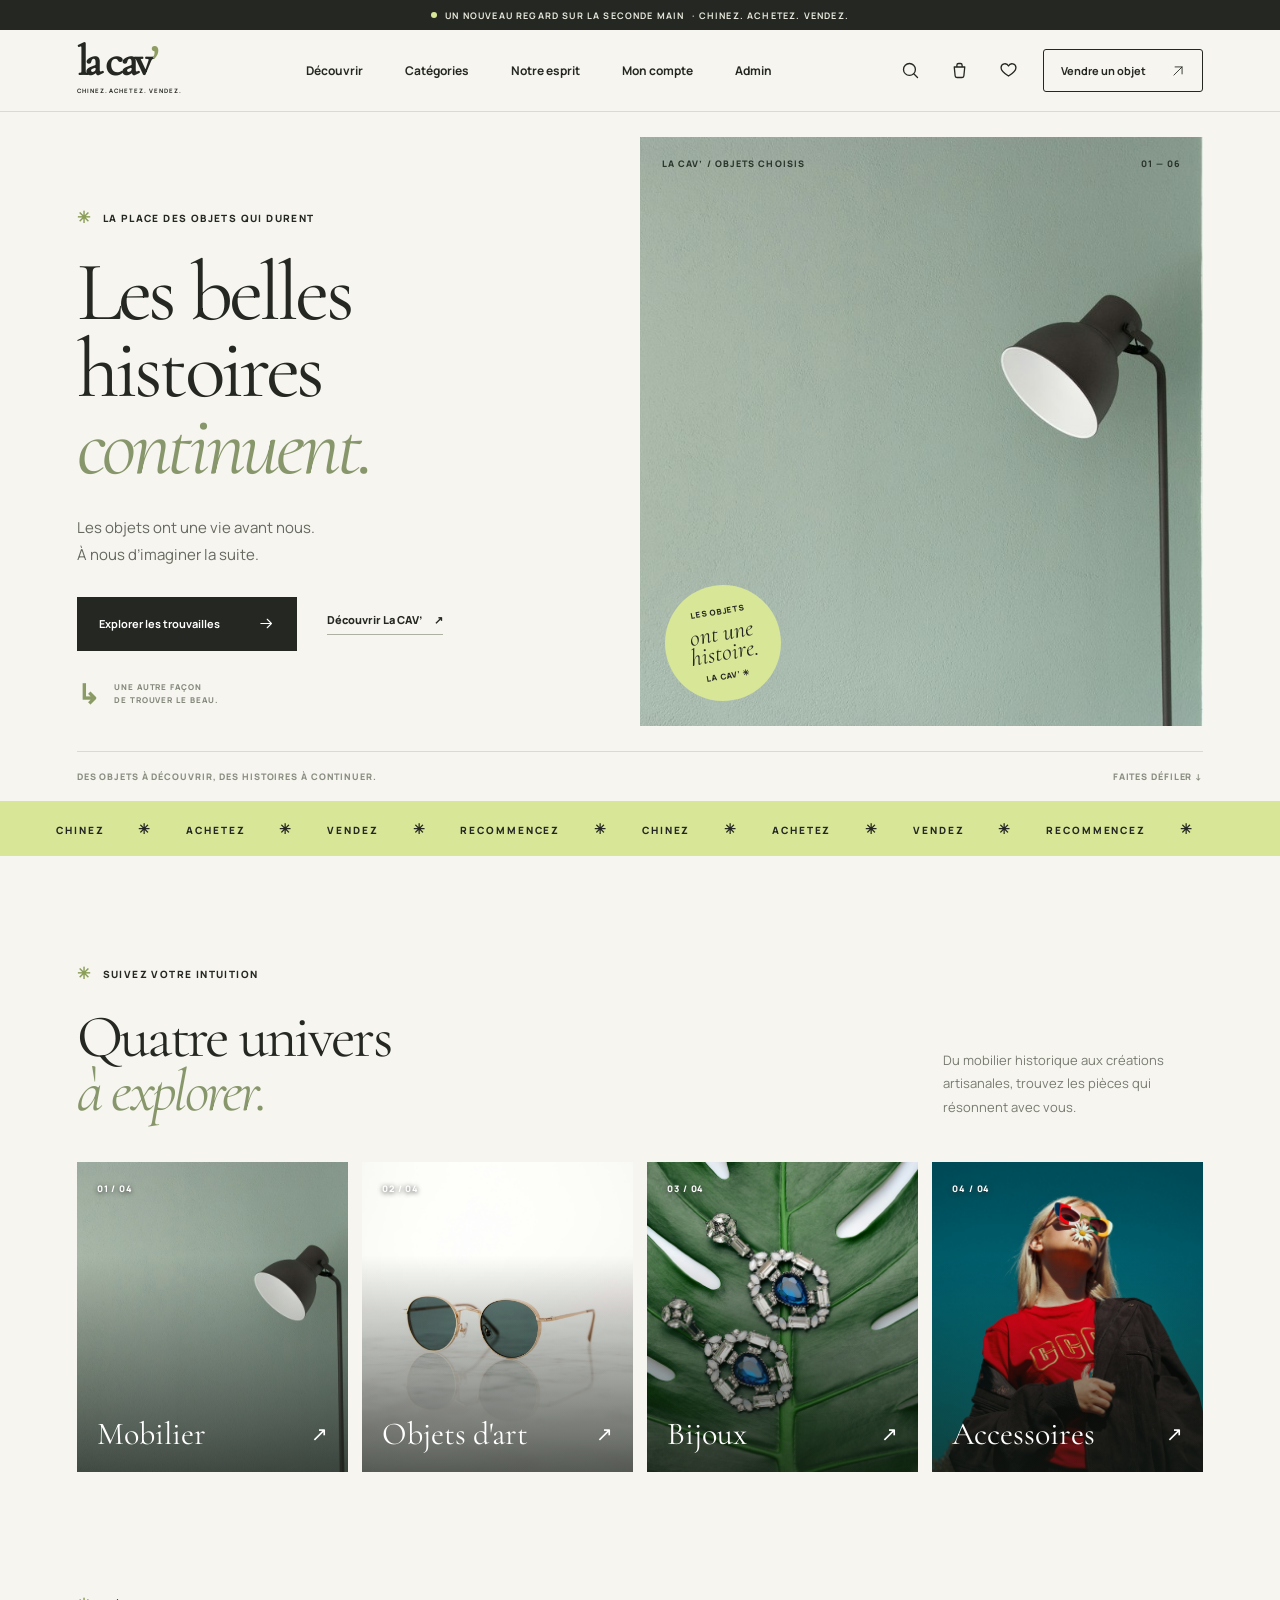
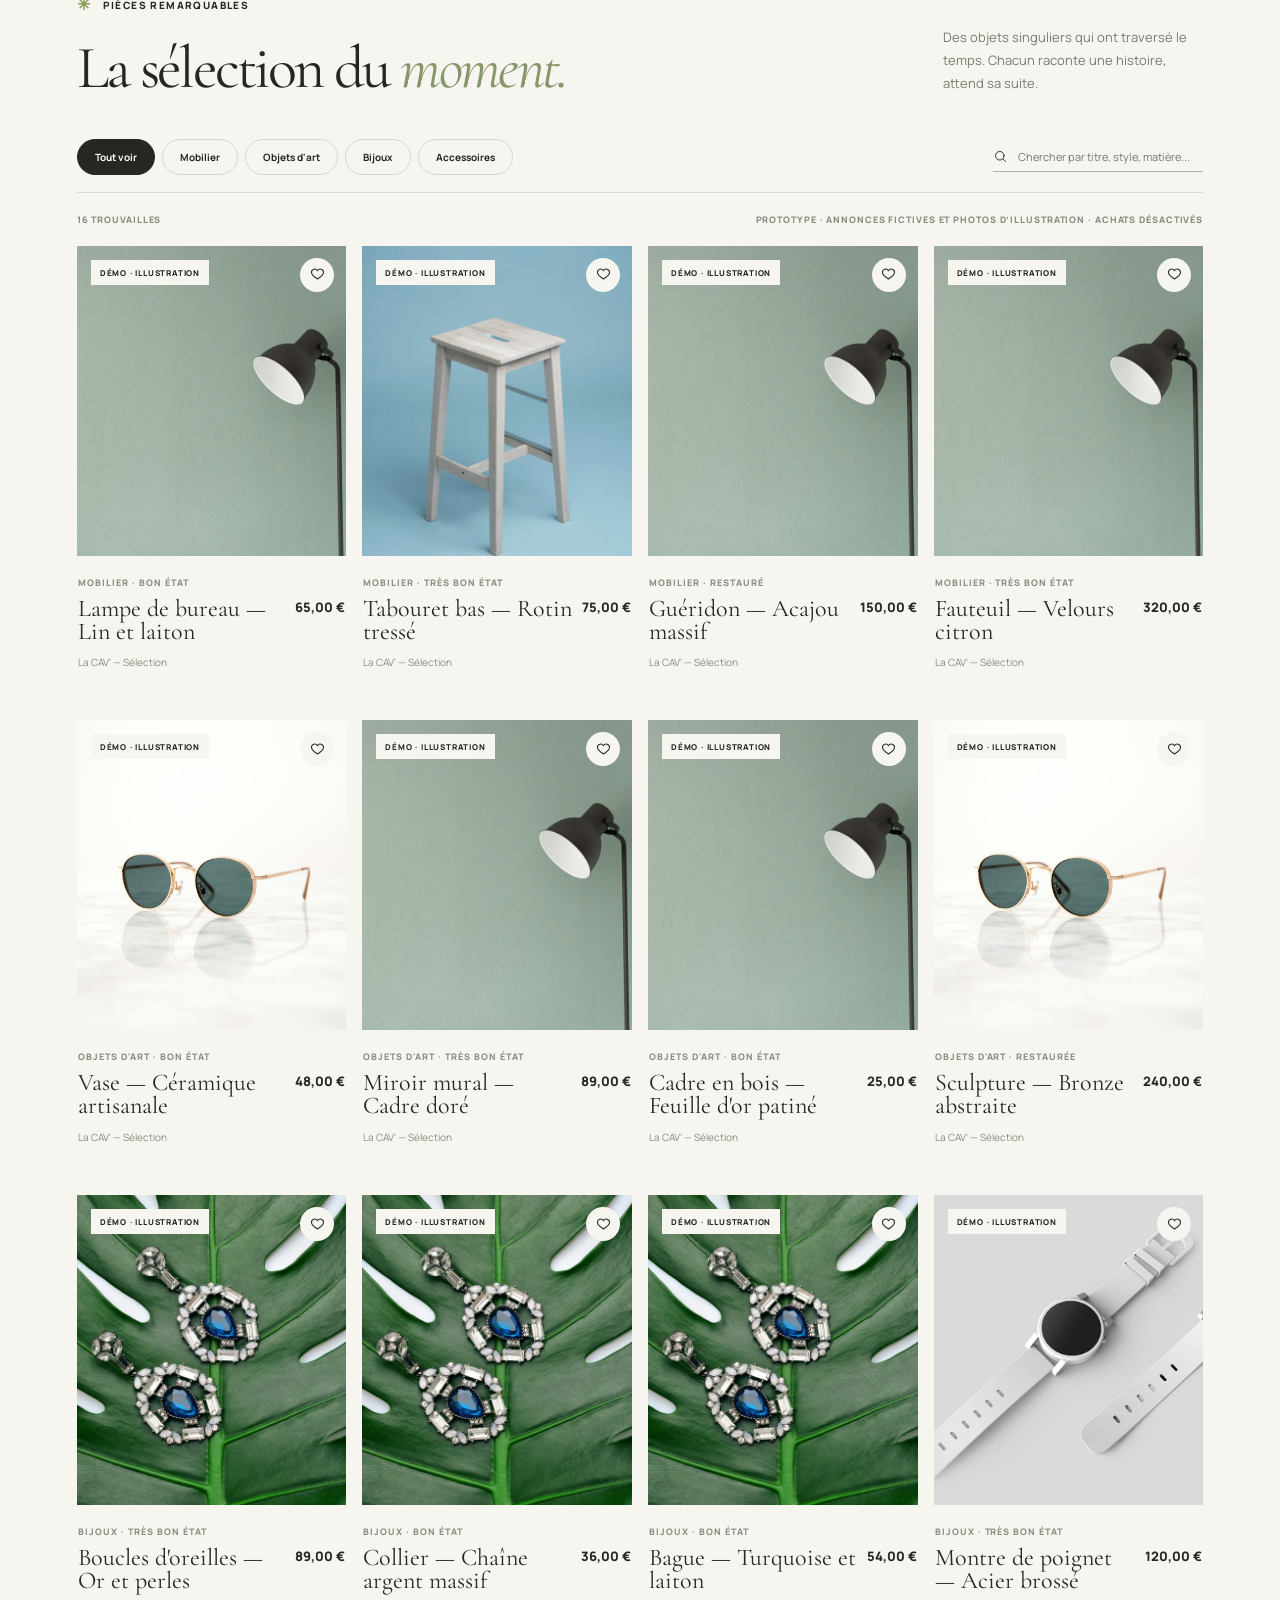
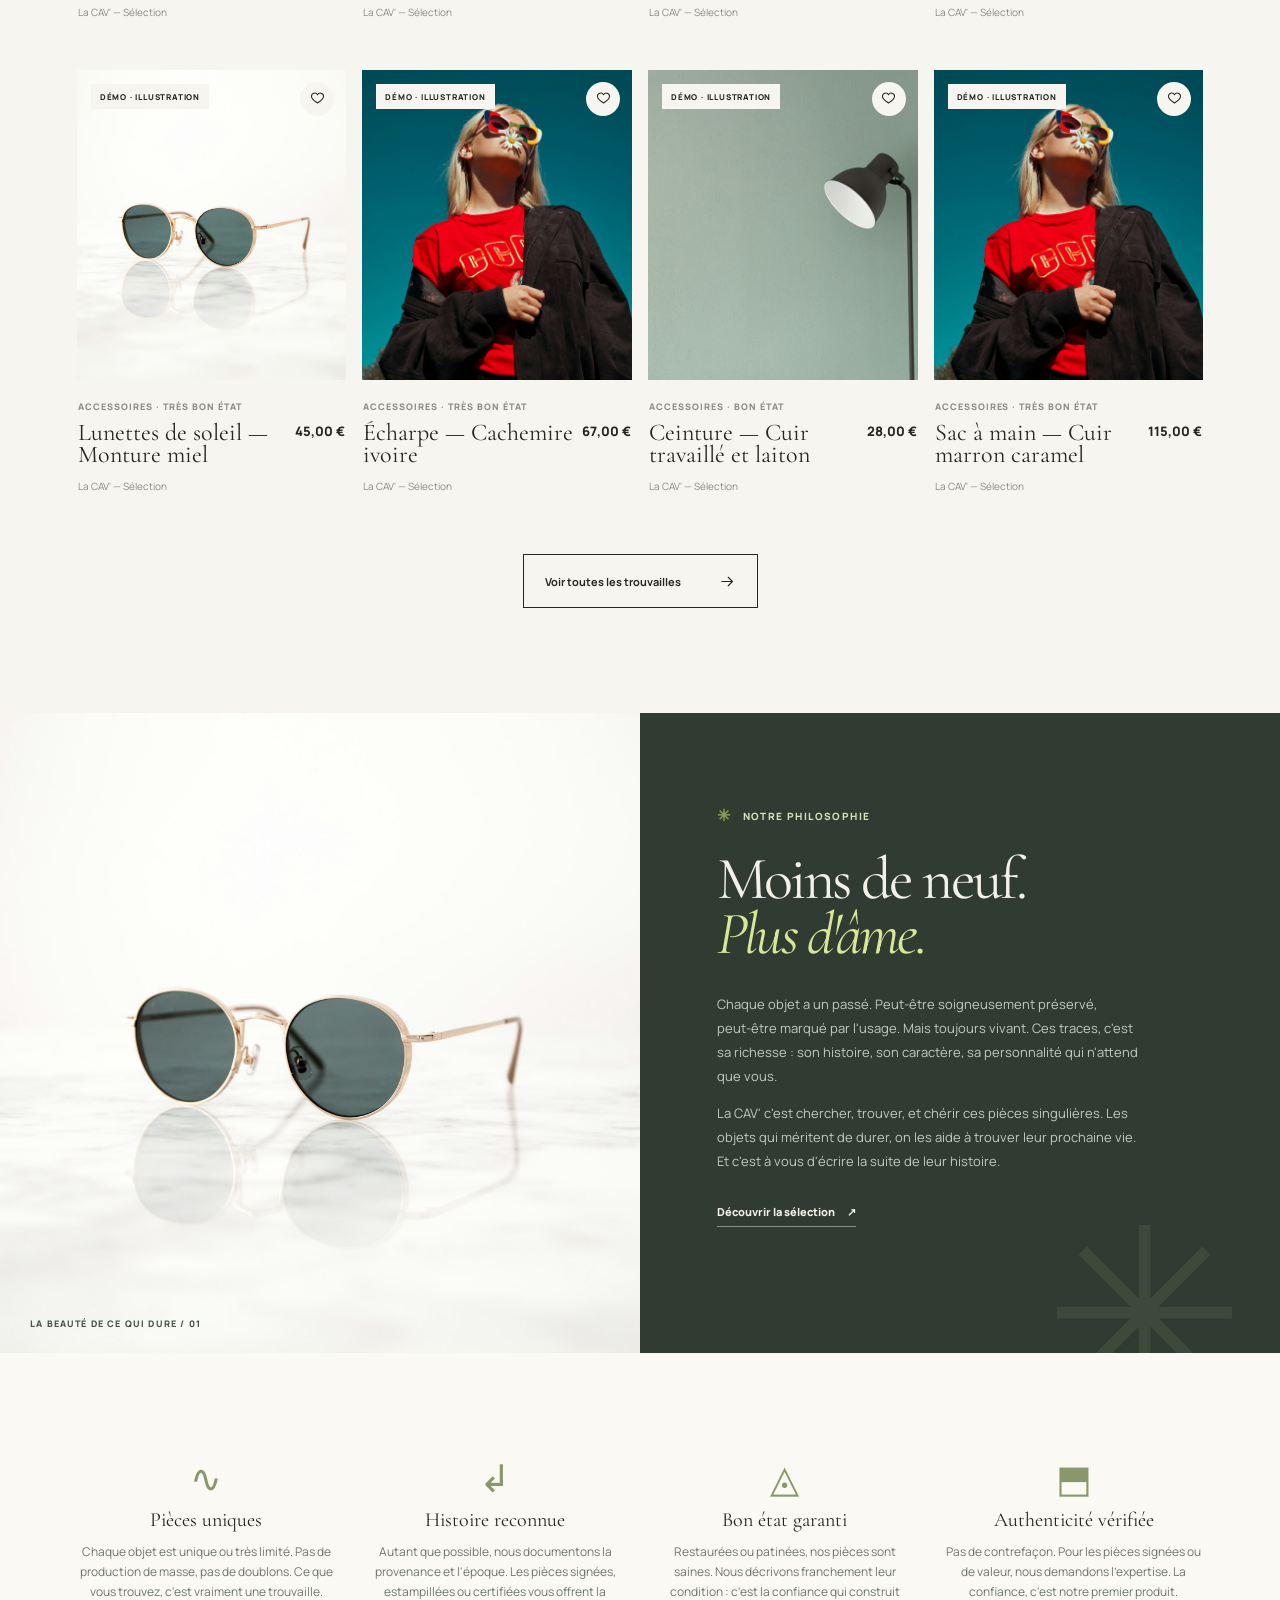
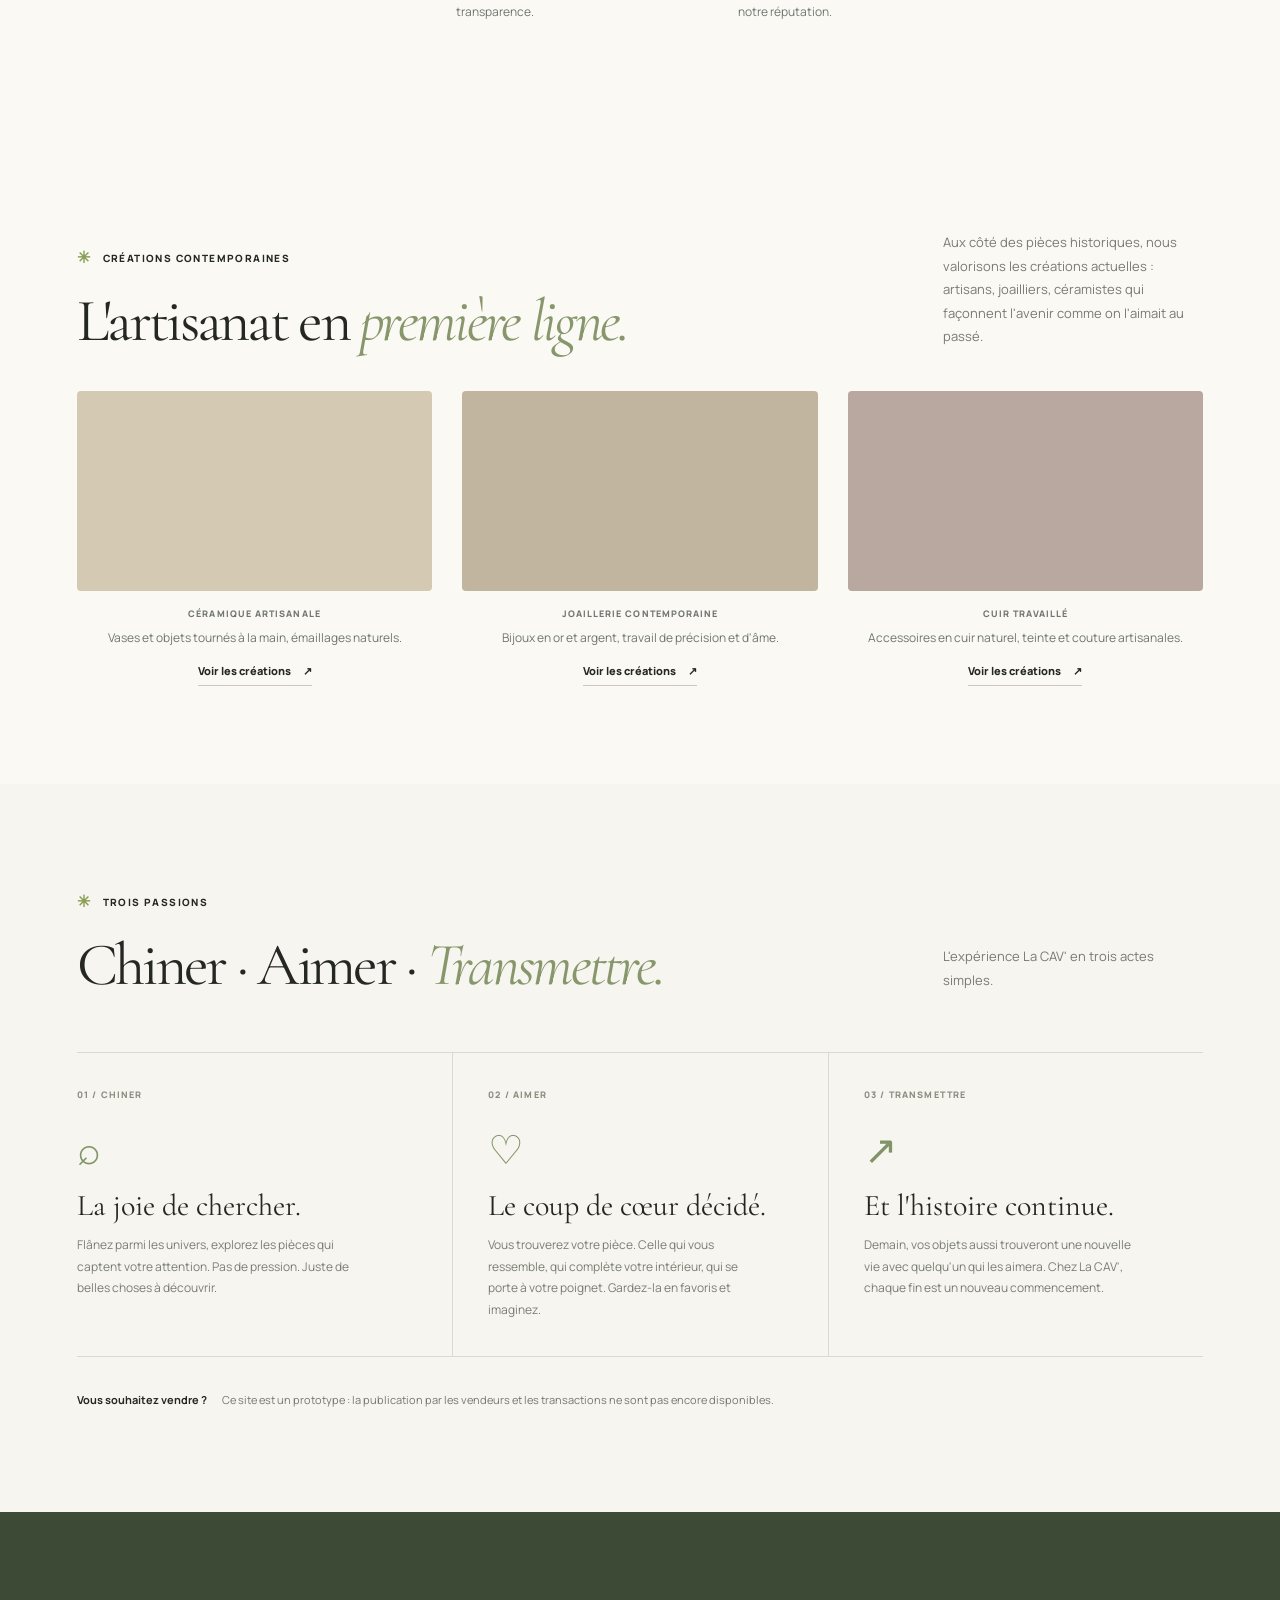
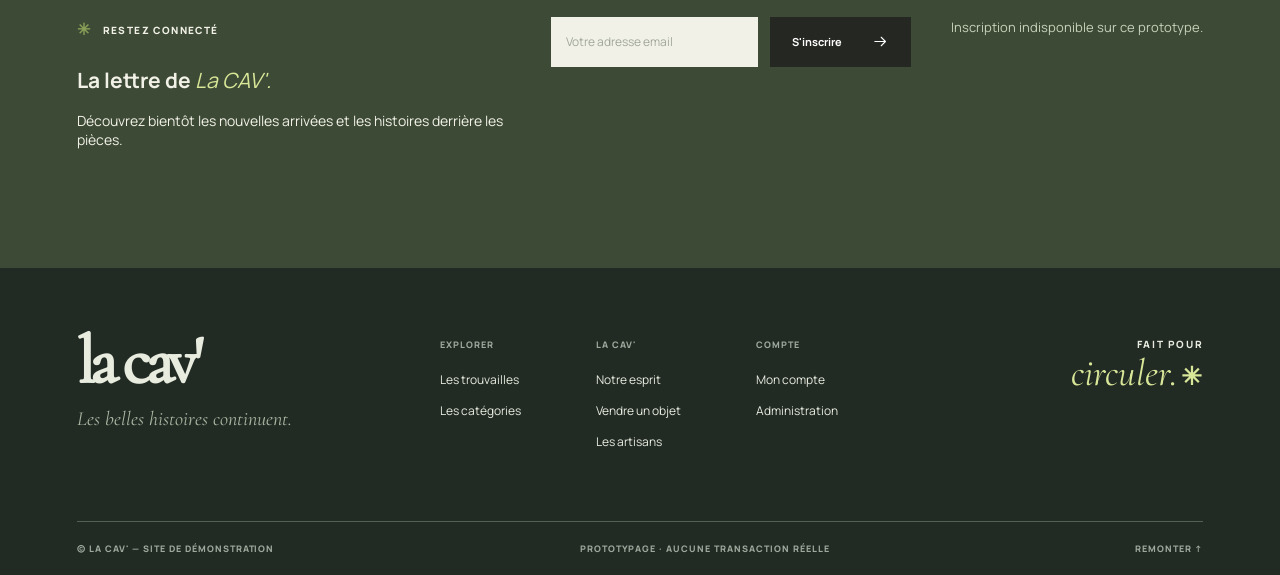
==== commit 1eb44212: "Actualiser les ressources publiées Co-authored-by: Copilot <223556219+Copilot@users.noreply.github.c" ====
--- a/index.html
+++ b/index.html
@@ -6,11 +6,11 @@
   <meta name="theme-color" content="#f5f2eb">
   <meta name="description" content="La CAV' : une nouvelle histoire pour les objets qui méritent de durer. Prototype de marketplace.">
   <title>La CAV' — Les belles histoires continuent</title>
-  <link rel="stylesheet" href="style.css">
+  <link rel="stylesheet" href="style.css?v=20261118">
   <script src="firebase-config.js" defer></script>
   <script src="bootstrap.js" defer></script>
-  <script src="data.js" defer></script>
-  <script src="script.js" defer></script>
+  <script src="data.js?v=20261118" defer></script>
+  <script src="script.js?v=20261118" defer></script>
 </head>
 <body>
   <svg class="svg-defs" xmlns="http://www.w3.org/2000/svg" aria-hidden="true">
--- a/style.css
+++ b/style.css
@@ -1,6 +1,6 @@
-@font-face{font-family:Cormorant;src:url("assets/fonts/font-04.woff2") format("woff2");font-style:normal;font-weight:400;font-display:swap}
-@font-face{font-family:Cormorant;src:url("assets/fonts/font-09.woff2") format("woff2");font-style:italic;font-weight:400;font-display:swap}
-@font-face{font-family:Manrope;src:url("assets/fonts/font-17.woff2") format("woff2");font-style:normal;font-weight:400 800;font-display:swap}
+@font-face{font-family:Cormorant;src:url("font-04.woff2") format("woff2");font-style:normal;font-weight:400;font-display:swap}
+@font-face{font-family:Cormorant;src:url("font-09.woff2") format("woff2");font-style:italic;font-weight:400;font-display:swap}
+@font-face{font-family:Manrope;src:url("font-17.woff2") format("woff2");font-style:normal;font-weight:400 800;font-display:swap}
 :root{--ink:#252722;--muted:#777a70;--cream:#f6f5ef;--paper:#efeee7;--line:#d9dbd1;--lime:#d8e698;--green:#374b3c;--serif:Cormorant,Georgia,serif;--sans:Manrope,Arial,sans-serif}
 *{box-sizing:border-box}html{scroll-behavior:smooth}body{margin:0;background:var(--cream);color:var(--ink);font-family:var(--sans);font-size:14px}button,input{font:inherit}button{color:inherit}button,a{-webkit-tap-highlight-color:transparent}a{color:inherit;text-decoration:none}button{cursor:pointer}img{display:block;width:100%;height:100%;object-fit:cover}svg{width:20px;height:20px;fill:none;stroke:currentColor;stroke-width:1.5;stroke-linecap:round;stroke-linejoin:round}.svg-defs,.sr-only{position:absolute;width:1px;height:1px;overflow:hidden;clip:rect(0,0,0,0)}.skip{position:fixed;top:-100px;left:10px;z-index:30;background:#fff;padding:12px}.skip:focus{top:10px}button:focus-visible,a:focus-visible,input:focus-visible{outline:2px solid #637b35;outline-offset:4px}[hidden]{display:none!important}
 .announcement{height:30px;background:var(--ink);color:#e8e9dc;display:flex;align-items:center;justify-content:center;gap:8px;font-size:9px;letter-spacing:.13em;font-weight:700}.announcement-dot{width:6px;height:6px;border-radius:50%;background:var(--lime)}.header{height:82px;padding:0 6%;display:flex;align-items:center;justify-content:space-between;position:relative;background:var(--cream);z-index:5;border-bottom:1px solid var(--line)}.logo,.footer-logo{font-family:var(--serif);font-size:43px;letter-spacing:-.08em;line-height:.7;font-weight:600}.logo span{color:#8e9e63}.logo small{display:block;font:700 6px var(--sans);letter-spacing:.16em;margin-top:10px}.desktop-nav{display:flex;gap:42px;font-size:12px;font-weight:700}.desktop-nav a,.footer-links a{transition:opacity .2s}.desktop-nav a:hover,.footer-links a:hover{opacity:.55}.header-actions{display:flex;align-items:center;gap:20px}.icon-button{border:0;background:transparent;padding:4px;display:inline-flex;align-items:center;justify-content:center;position:relative}.icon-button svg{width:21px;height:21px}.favorite-count{position:absolute;right:-6px;top:-5px;background:var(--green);color:white;border-radius:50%;min-width:16px;height:16px;display:grid;place-items:center;font-size:9px}.header-sell{border:1px solid var(--ink);padding:13px 17px;border-radius:3px;font-size:11px;font-weight:700;display:flex;gap:25px;align-items:center}.header-sell svg{width:14px;height:14px}.menu-trigger,.mobile-menu{display:none}
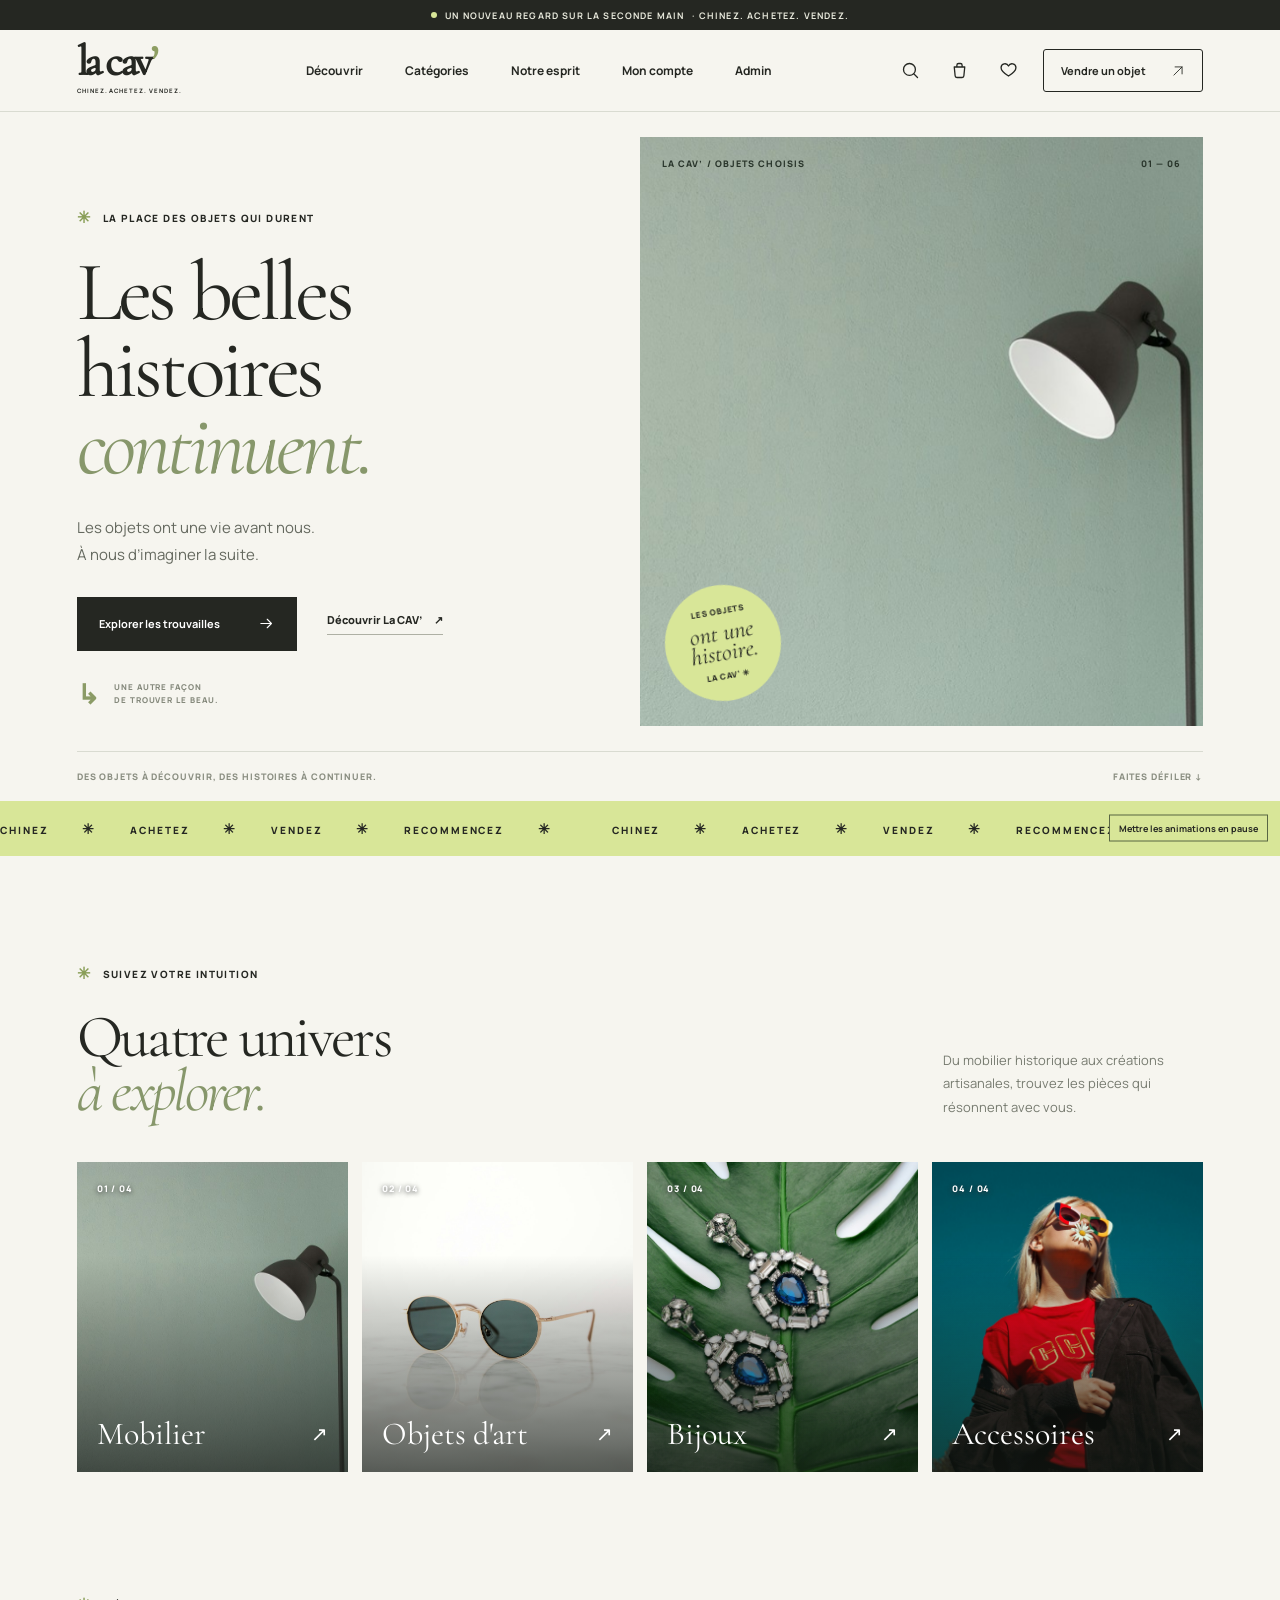
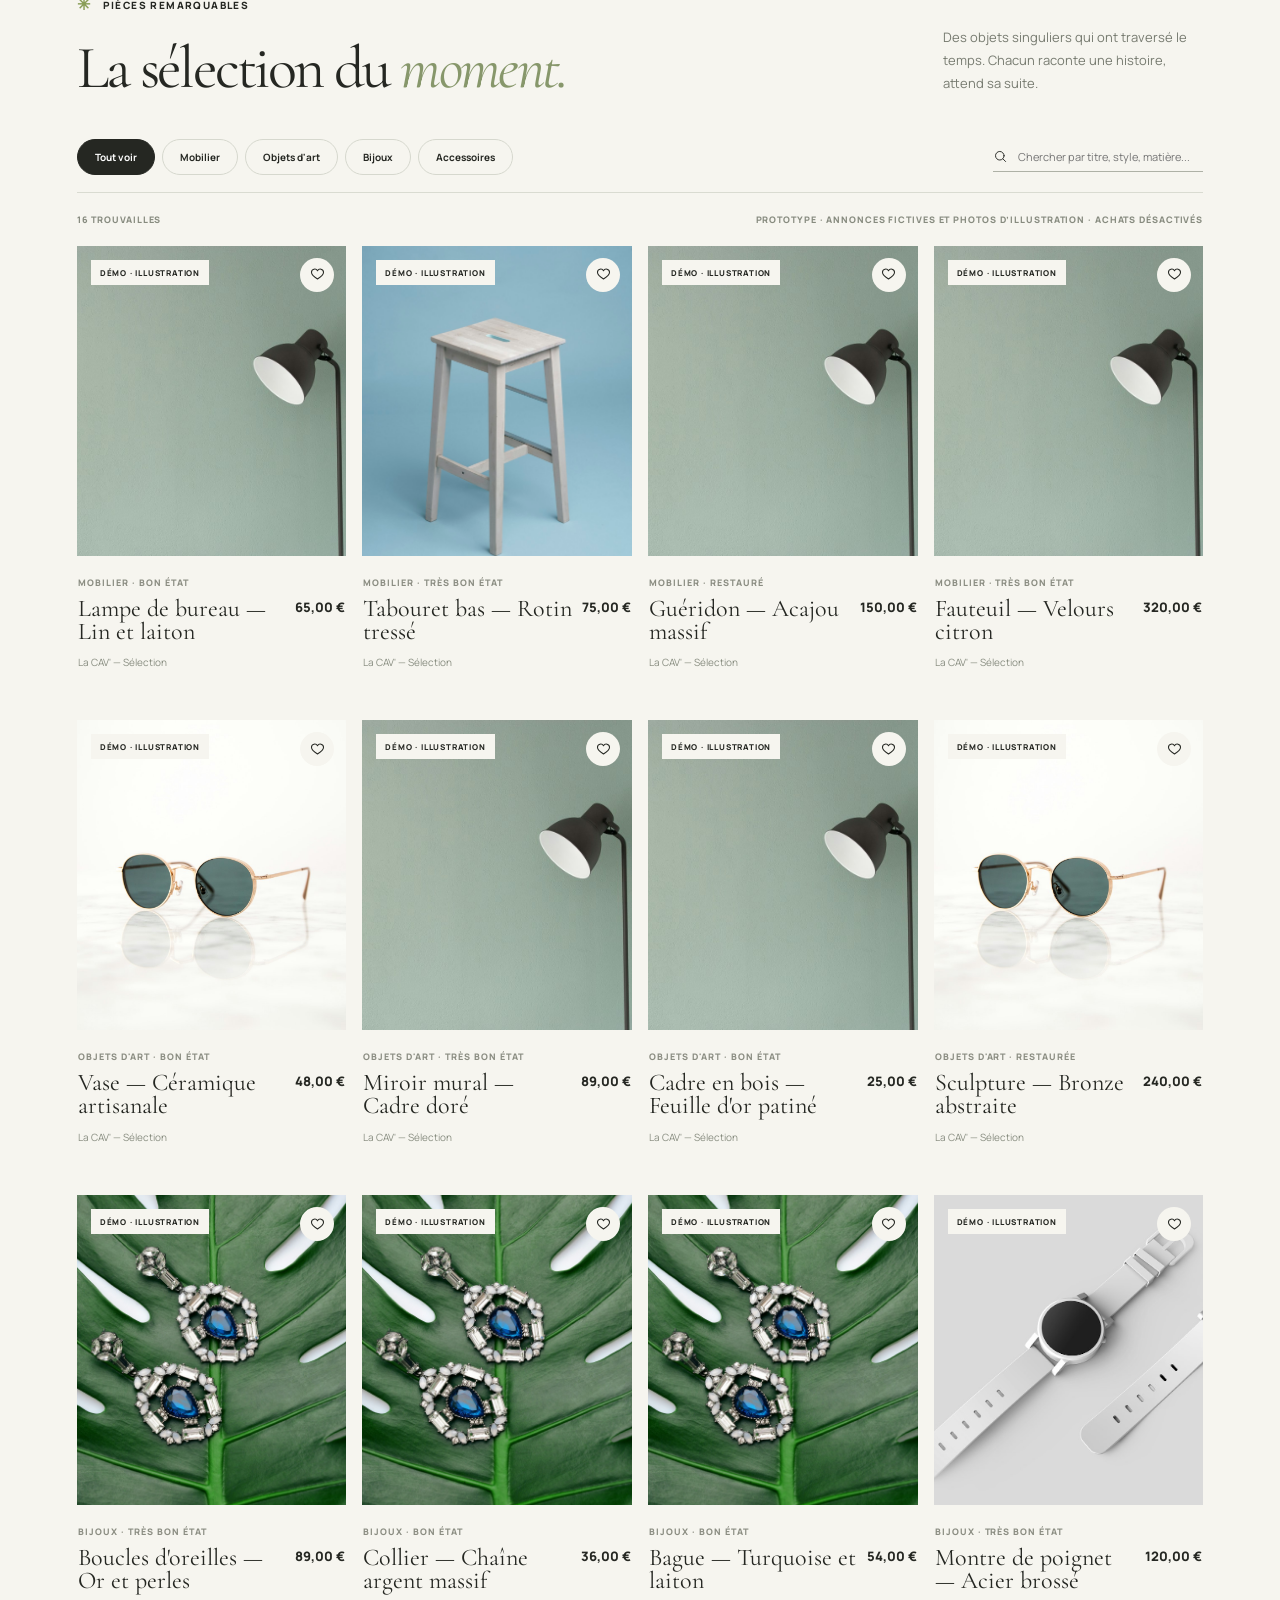
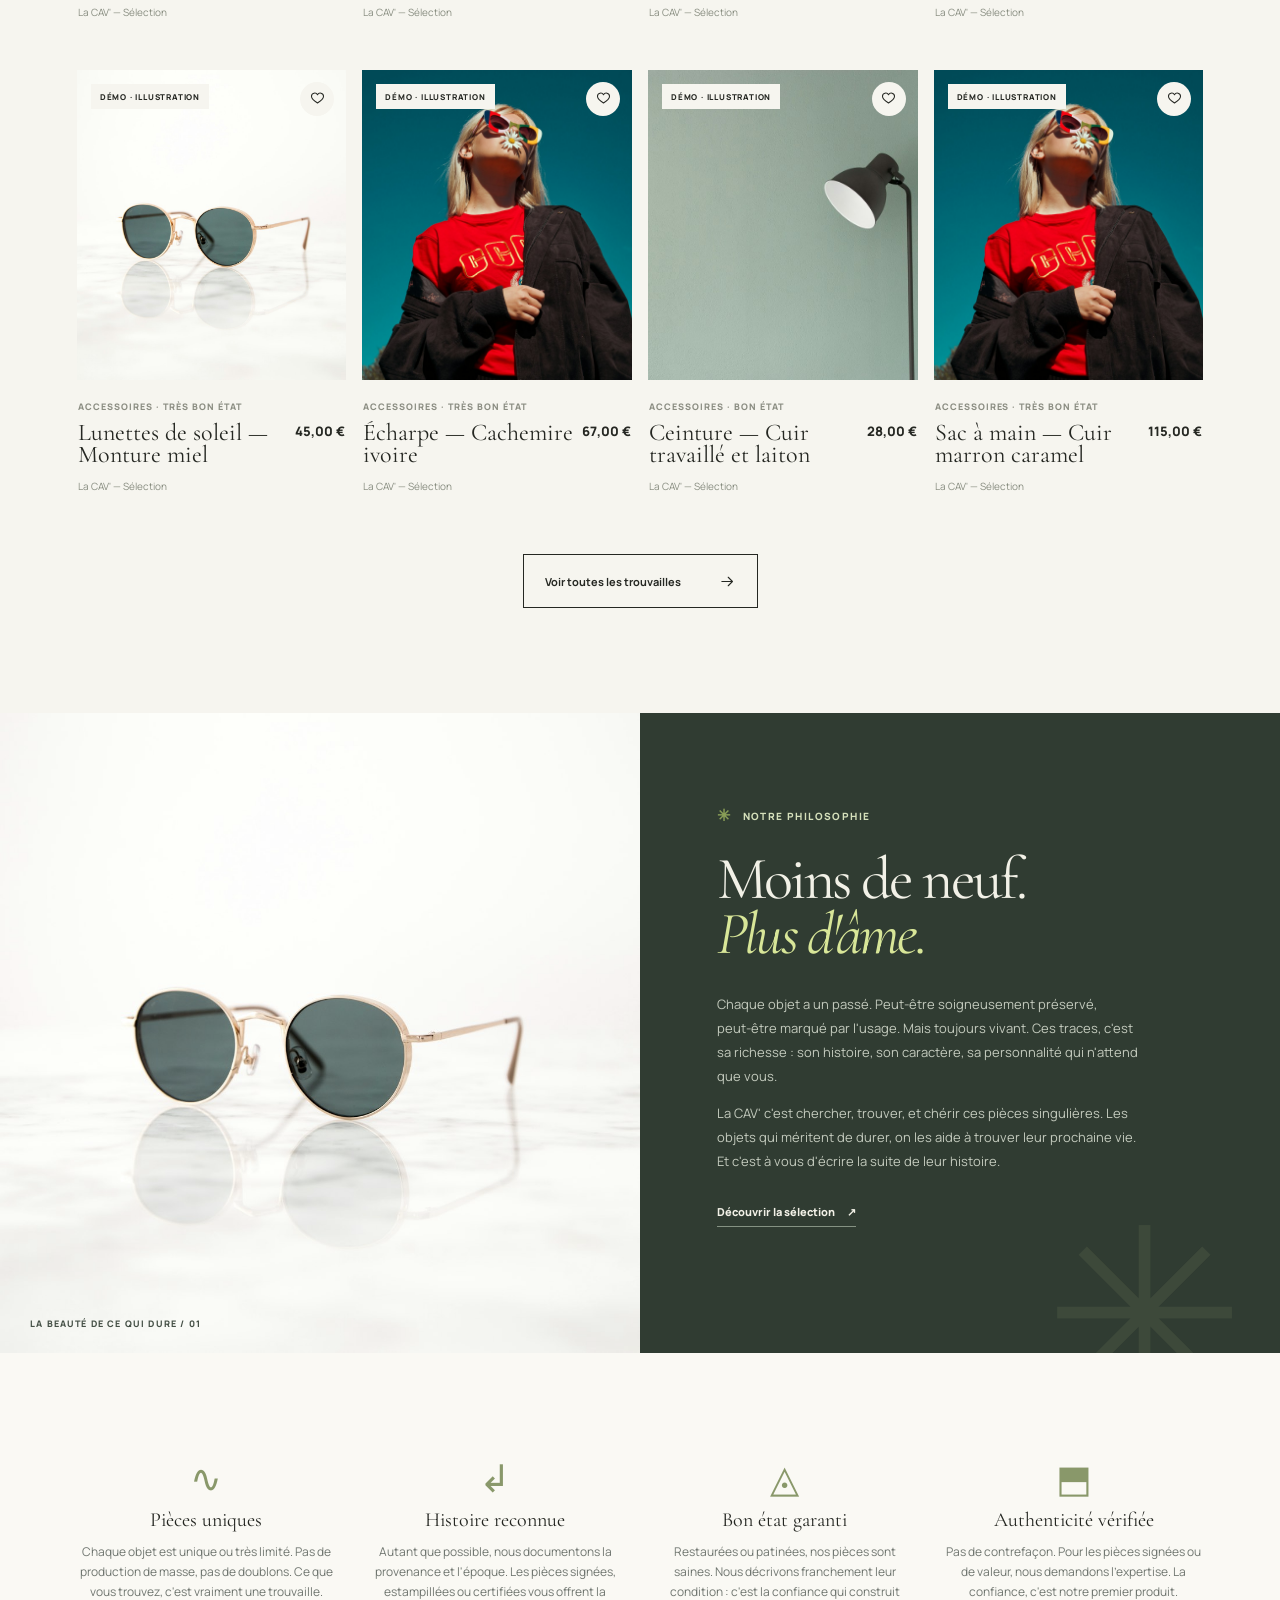
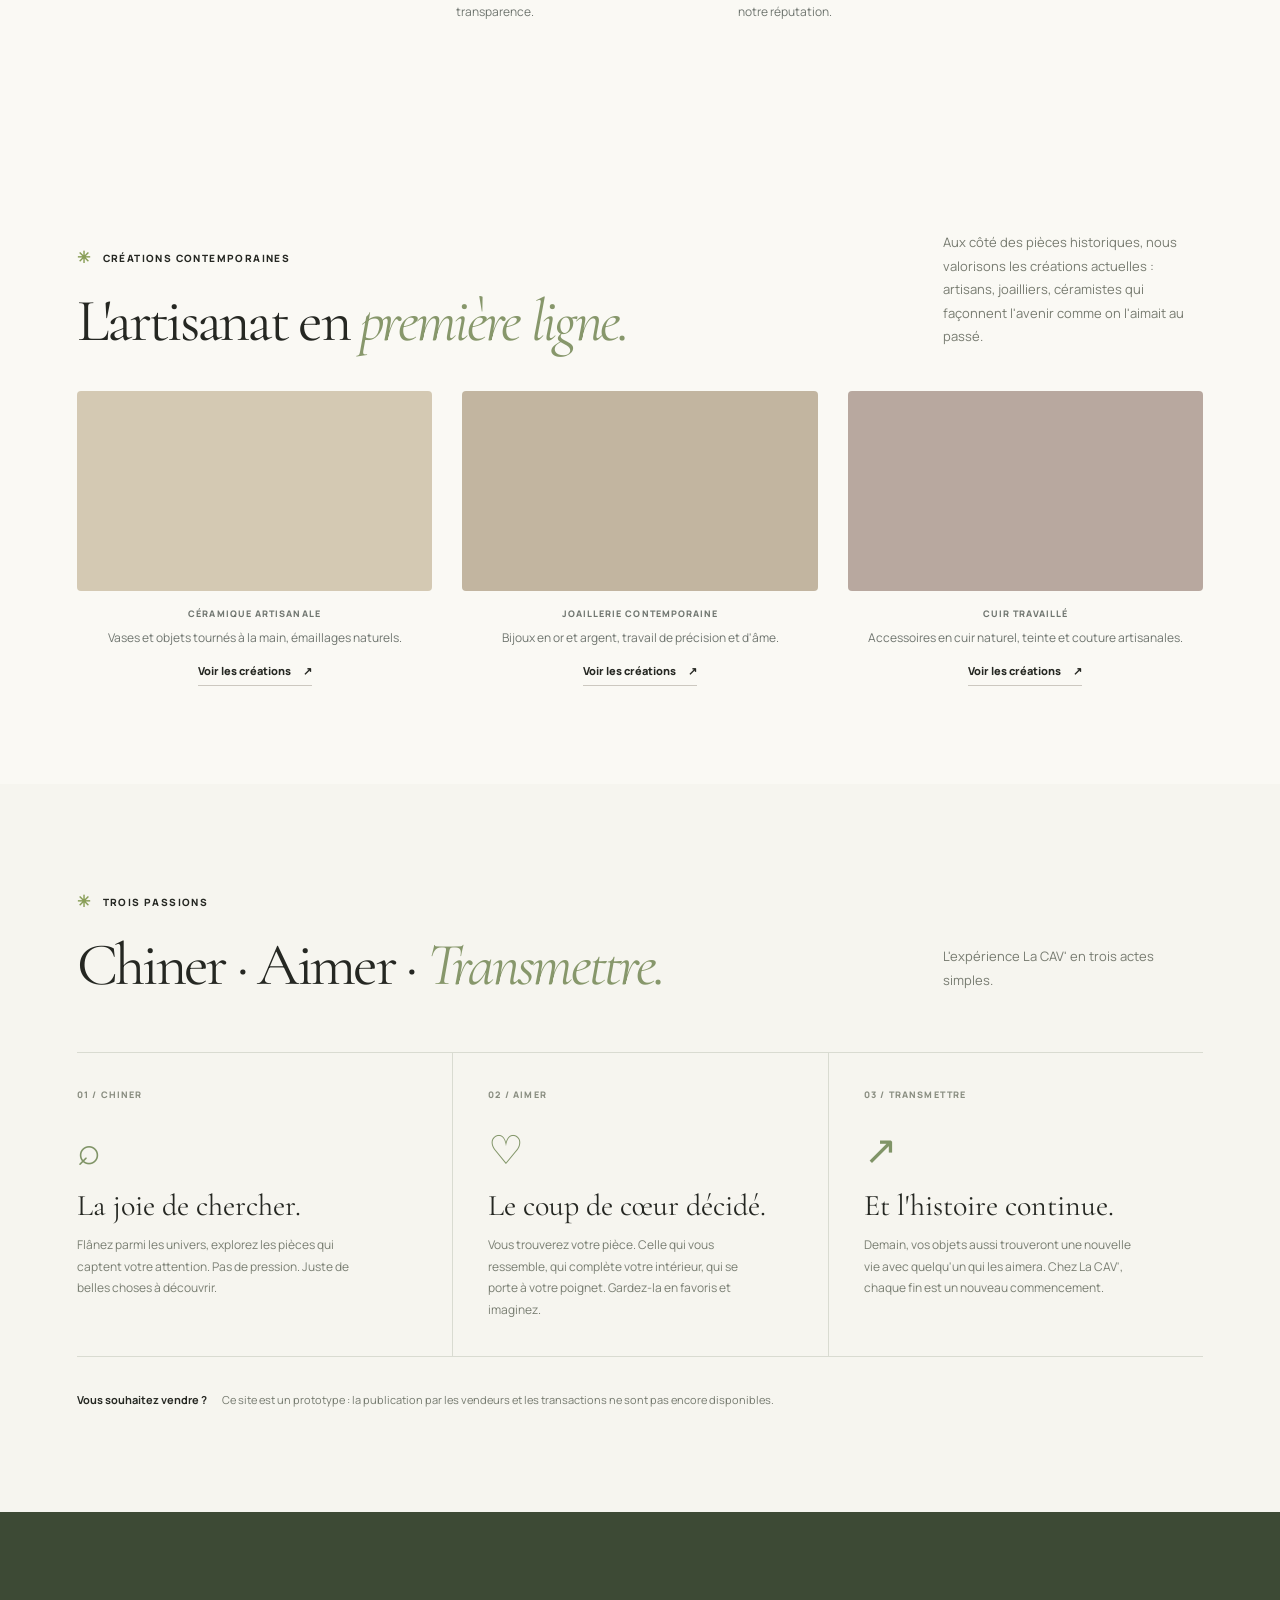
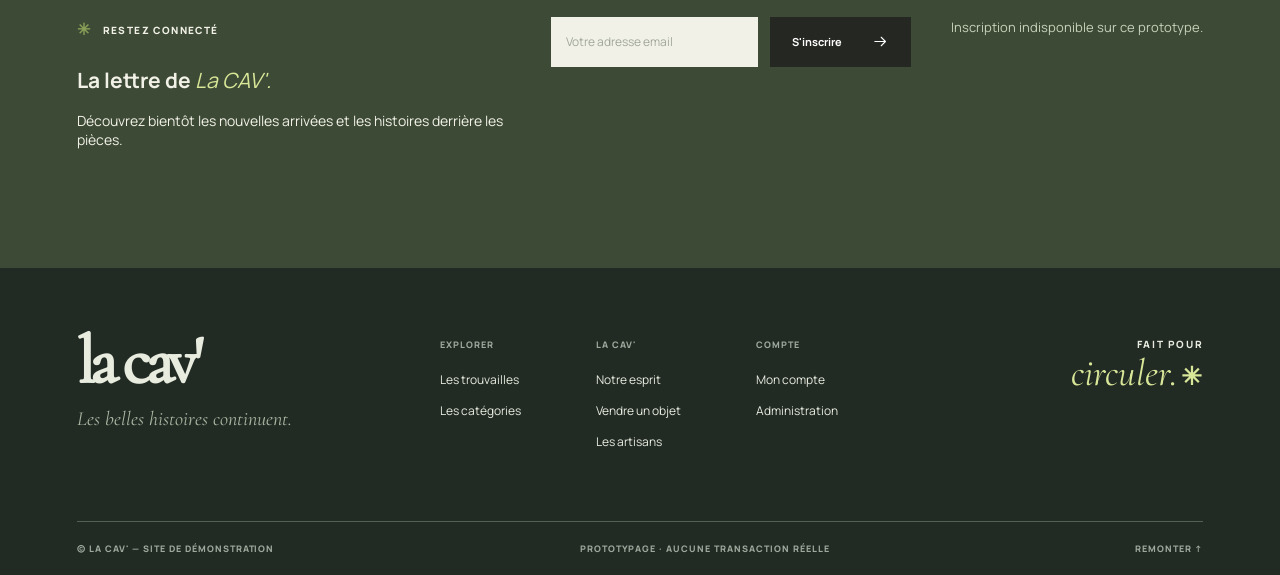
==== commit 6ea9af7d: "Animer la vitrine La CAV Co-authored-by: Copilot <223556219+Copilot@users.noreply.github.com>" ====
--- a/index.html
+++ b/index.html
@@ -6,13 +6,14 @@
   <meta name="theme-color" content="#f5f2eb">
   <meta name="description" content="La CAV' : une nouvelle histoire pour les objets qui méritent de durer. Prototype de marketplace.">
   <title>La CAV' — Les belles histoires continuent</title>
-  <link rel="stylesheet" href="style.css?v=20261118">
+  <link rel="stylesheet" href="style.css?v=20261118-2">
   <script src="firebase-config.js" defer></script>
   <script src="bootstrap.js" defer></script>
   <script src="data.js?v=20261118" defer></script>
-  <script src="script.js?v=20261118" defer></script>
+  <script src="script.js?v=20261118-2" defer></script>
 </head>
 <body>
+  <div class="scroll-progress" aria-hidden="true"></div>
   <svg class="svg-defs" xmlns="http://www.w3.org/2000/svg" aria-hidden="true">
     <symbol id="i-arrow" viewBox="0 0 24 24"><path d="M4 12h15M13 6l6 6-6 6"/></symbol>
     <symbol id="i-up" viewBox="0 0 24 24"><path d="M5 19 19 5M7 5h12v12"/></symbol>
@@ -63,7 +64,7 @@
       <div class="hero-bottom"><span>DES OBJETS À DÉCOUVRIR, DES HISTOIRES À CONTINUER.</span><span>FAITES DÉFILER ↓</span></div>
     </section>
 
-    <div class="marquee" aria-label="Chinez, achetez, vendez"><div>CHINEZ <span>✳</span> ACHETEZ <span>✳</span> VENDEZ <span>✳</span> RECOMMENCEZ <span>✳</span> CHINEZ <span>✳</span> ACHETEZ <span>✳</span> VENDEZ <span>✳</span> RECOMMENCEZ <span>✳</span></div></div>
+    <div class="marquee" aria-label="Chinez, achetez, vendez"><div class="marquee-track" aria-hidden="true"><div class="marquee-group">CHINEZ <span>✳</span> ACHETEZ <span>✳</span> VENDEZ <span>✳</span> RECOMMENCEZ <span>✳</span></div><div class="marquee-group">CHINEZ <span>✳</span> ACHETEZ <span>✳</span> VENDEZ <span>✳</span> RECOMMENCEZ <span>✳</span></div></div><button class="motion-toggle" type="button" aria-pressed="false" hidden>Mettre les animations en pause</button></div>
 
     <section class="categories section-wrap" id="categories">
       <div class="section-top"><div><p class="eyebrow"><span class="tiny-star">✳</span> SUIVEZ VOTRE INTUITION</p><h2>Quatre univers<br><em>à explorer.</em></h2></div><p>Du mobilier historique aux créations artisanales, trouvez les pièces qui résonnent avec vous.</p></div>
--- a/style.css
+++ b/style.css
@@ -17,18 +17,49 @@
 .category-desc{position:absolute;bottom:14px;left:14px;right:14px;font-size:11px;color:#f0f0e8;opacity:0;transition:opacity .3s;line-height:1.4}@media(hover:hover){.category-card:hover .category-desc{opacity:1}}
 .status{position:fixed;bottom:20px;left:50%;transform:translateX(-50%);background:var(--ink);color:white;padding:13px 20px;font-size:12px;z-index:20;opacity:0;pointer-events:none;transition:opacity .2s}.status.visible{opacity:1}
 
-/* Animations fluides */
-@keyframes slideInUp{from{opacity:0;transform:translateY(20px)}to{opacity:1;transform:translateY(0)}}
-@keyframes fadeIn{from{opacity:0}to{opacity:1}}
-.product-card{animation:slideInUp .4s ease-out forwards}
-.product-card:nth-child(1){animation-delay:.05s}
-.product-card:nth-child(2){animation-delay:.1s}
-.product-card:nth-child(3){animation-delay:.15s}
-.product-card:nth-child(4){animation-delay:.2s}
-.product-card:nth-child(5){animation-delay:.05s}
-.product-card:nth-child(6){animation-delay:.1s}
-.product-card:nth-child(7){animation-delay:.15s}
-.product-card:nth-child(8){animation-delay:.2s}
 @media(max-width:1000px){.hero-copy{padding-top:75px;min-height:500px}.hero-visual{min-height:450px}.hero h1{font-size:clamp(58px,7vw,80px)}.category-card,.product-image{height:250px}.header{padding:0 4%}.section-wrap{padding-left:4%;padding-right:4%}.hero{padding-left:4%;padding-right:4%}.desktop-nav{gap:20px}.header-actions{gap:12px}.features-grid{grid-template-columns:repeat(2,1fr)}.artisan-showcase{grid-template-columns:repeat(2,1fr)}.newsletter-form{min-width:300px}}
 @media(max-width:700px){.announcement{font-size:8px}.announcement-extra{display:none}.header{height:72px;padding:0 20px}.logo{font-size:39px}.desktop-nav,.header-sell{display:none}.header-actions{gap:14px}.menu-trigger{display:inline-flex}.mobile-menu:not([hidden]){display:flex;position:absolute;top:72px;left:0;right:0;background:var(--cream);padding:8px 20px 18px;flex-direction:column;box-shadow:0 12px 20px #0001}.mobile-menu a{padding:16px 0;border-bottom:1px solid var(--line);font-size:14px;font-weight:700;display:flex;justify-content:space-between}.hero{display:flex;flex-direction:column;padding:0 20px}.hero-copy{padding:57px 0 42px;min-height:0}.hero h1{font-size:clamp(56px,12vw,80px)}.hero-copy>p{font-size:13px;margin:22px 0}.hero-actions{gap:20px;flex-wrap:wrap}.hero-note{display:none}.hero-visual{margin:0 0 20px;min-height:0;height:360px}.hero-image-label{font-size:8px}.hero-stamp{width:95px;height:95px;left:18px;bottom:18px}.hero-stamp strong{font-size:20px}.hero-bottom{font-size:8px;gap:15px}.hero-bottom span:last-child{white-space:nowrap}.marquee{padding:14px 0}.marquee div{font-size:9px;text-align:left}.marquee span{margin:0 18px}.section-wrap{padding:75px 20px}.section-top{display:block;margin-bottom:30px}.section-top h2,.story h2{font-size:49px}.section-top>p{margin-top:18px;max-width:320px}.category-grid{grid-template-columns:repeat(2,1fr);gap:10px}.category-card{height:230px}.category-name{font-size:27px;left:14px;right:14px;bottom:14px}.category-number{left:14px;top:14px}.selection{padding-top:0}.catalog-toolbar{align-items:stretch;flex-direction:column}.filter-list{padding-bottom:3px}.catalog-search{max-width:none}.catalog-meta{font-size:8px;line-height:1.5}.catalog-meta span:last-child{text-align:right}.product-grid{grid-template-columns:repeat(2,minmax(0,1fr));gap:22px 10px}.product-image{height:auto;aspect-ratio:3/4}.product-title{font-size:21px}.product-price{font-size:11px}.product-category,.product-seller{font-size:9px}.product-tag{font-size:7px;top:10px;left:10px}.product-heart{top:8px;right:8px}.story{grid-template-columns:1fr}.story-image{height:300px}.story-copy{padding:65px 20px 75px}.story-decoration{font-size:170px}.steps{grid-template-columns:1fr}.steps article,.steps article+article{border-left:0;padding:25px 0;border-bottom:1px solid var(--line)}.steps article:last-child{border-bottom:0}.step-icon{margin:10px 0 5px}.prototype-note{display:block;line-height:1.8}.prototype-note strong{display:block}.features-grid{grid-template-columns:1fr}.feature-icon{font-size:32px}.artisan-showcase{grid-template-columns:1fr}.artisan-image{height:160px}.newsletter{padding:60px 20px}.newsletter-content{flex-direction:column;gap:25px}.newsletter-form{min-width:100%;flex-direction:column}.newsletter-form input,.newsletter-form .button{min-height:48px}.footer{padding:60px 20px 20px}.footer-main{grid-template-columns:1fr 1fr;gap:35px}.footer-main>div:first-child{grid-column:1/-1}.footer-links{gap:40px}.footer-sign{align-self:end}.footer-bottom{flex-wrap:wrap;line-height:1.5}.dialog-inner{grid-template-columns:1fr}.dialog-image{height:230px;min-height:0}.dialog-copy{padding:30px 25px}.dialog-copy h2{font-size:38px}.dialog-category{margin-top:20px}.dialog-close{background:var(--cream);border-radius:50%;padding:8px}.dialog-actions{flex-direction:column}.dialog-actions .button{flex:1}}
-@media(prefers-reduced-motion:reduce){html{scroll-behavior:auto}*,*::before,*::after{transition:none!important}}
+/* Mouvement éditorial */
+.scroll-progress{position:fixed;z-index:40;top:0;left:0;width:100%;height:3px;background:#b89a65;transform:scaleX(0);transform-origin:left;pointer-events:none}
+.marquee{position:relative}
+.marquee-track{display:flex;width:max-content;animation:marquee-flow 24s linear infinite}
+.marquee-group{flex:none;padding-right:30px;font-size:10px;letter-spacing:.19em;font-weight:800;white-space:nowrap}
+.marquee-group span{font-size:14px;margin:0 30px}
+.motion-toggle{position:absolute;right:12px;top:50%;transform:translateY(-50%);border:1px solid #596643;background:var(--lime);padding:6px 9px;color:var(--ink);font-size:9px;font-weight:700}
+.motion-paused *,.motion-paused *::before,.motion-paused *::after{animation-play-state:paused!important;transition:none!important}
+.motion-paused .reveal{opacity:1;transform:none}
+.reveal{opacity:0;transform:translateY(36px);transition:opacity .85s ease,transform .85s cubic-bezier(.2,.7,.2,1);transition-delay:var(--reveal-delay,0ms)}
+.reveal.is-revealed,.reveal:focus-within{opacity:1;transform:none}
+.category-card:nth-child(4n+2),.product-card:nth-child(4n+2),.feature-card:nth-child(4n+2),.artisan-item:nth-child(3n+2),.steps article:nth-child(3n+2){--reveal-delay:80ms}
+.category-card:nth-child(4n+3),.product-card:nth-child(4n+3),.feature-card:nth-child(4n+3),.artisan-item:nth-child(3n+3),.steps article:nth-child(3n+3){--reveal-delay:160ms}
+.category-card:nth-child(4n+4),.product-card:nth-child(4n+4),.feature-card:nth-child(4n+4){--reveal-delay:240ms}
+.hero-copy>.eyebrow,.hero h1,.hero-copy>p,.hero-actions,.hero-note{animation:hero-arrive 1s both cubic-bezier(.2,.7,.2,1)}
+.hero h1{animation-delay:.12s}.hero-copy>p{animation-delay:.24s}.hero-actions{animation-delay:.34s}.hero-note{animation-delay:.46s}
+.hero-visual{animation:hero-image-in 1.2s both cubic-bezier(.2,.7,.2,1)}
+.hero-visual img{transform:translate3d(0,var(--hero-shift,0px),0) scale(1.1);transition:transform .15s ease-out}
+.hero-stamp{animation:stamp-float 6s ease-in-out infinite}
+.announcement-dot{animation:dot-glow 3s ease-in-out infinite}
+.story-decoration{animation:slow-turn 45s linear infinite}
+.button,.header-sell,.filter,.icon-button,.product-heart{transition:transform .35s cubic-bezier(.2,.7,.2,1),background .35s,color .35s,border-color .35s,box-shadow .35s}
+.button svg,.header-sell svg,.text-link span,.category-name span{transition:transform .35s cubic-bezier(.2,.7,.2,1)}
+.category-card img,.product-image img{transition:transform .8s cubic-bezier(.2,.7,.2,1),filter .8s}
+.artisan-image{position:relative;overflow:hidden}
+.artisan-image::after{content:"";position:absolute;inset:-40%;background:linear-gradient(115deg,transparent 35%,rgba(255,255,255,.16) 50%,transparent 65%);transform:translateX(-70%);transition:transform 1s ease}
+.product-dialog[open] .dialog-inner{animation:dialog-arrive .45s cubic-bezier(.2,.7,.2,1) both}
+@media(hover:hover){
+  .button:not(:disabled):hover,.header-sell:hover{transform:translateY(-3px);box-shadow:0 9px 22px #1a241b22}
+  .button:hover svg,.header-sell:hover svg,.text-link:hover span,.category-card:hover .category-name span{transform:translate(4px,-2px)}
+  .icon-button:hover,.product-heart:hover{transform:scale(1.12)}
+  .filter:hover{transform:translateY(-2px);border-color:var(--green)}
+  .category-card:hover img,.product-open:hover img{transform:scale(1.09);filter:saturate(1.08)}
+  .artisan-item:hover .artisan-image::after{transform:translateX(70%)}
+}
+@keyframes marquee-flow{to{transform:translateX(-50%)}}
+@keyframes hero-arrive{from{opacity:0;transform:translateY(28px)}to{opacity:1;transform:translateY(0)}}
+@keyframes hero-image-in{from{opacity:0;clip-path:inset(5% 0 5% 0)}to{opacity:1;clip-path:inset(0)}}
+@keyframes stamp-float{0%,100%{transform:rotate(-10deg) translateY(0)}50%{transform:rotate(-5deg) translateY(-9px)}}
+@keyframes dot-glow{0%,100%{box-shadow:0 0 0 0 #d8e69866}50%{box-shadow:0 0 0 5px #d8e69800}}
+@keyframes slow-turn{to{transform:rotate(360deg)}}
+@keyframes dialog-arrive{from{opacity:0;transform:translateY(18px) scale(.98)}to{opacity:1;transform:none}}
+@media(max-width:700px){.marquee-group{font-size:9px;padding-right:18px}.marquee-group span{margin:0 18px}.reveal{transform:translateY(24px)}.footer-main{grid-template-columns:minmax(0,1fr) minmax(0,1fr)}.footer-links{flex-wrap:wrap;gap:20px;min-width:0}}
+@media(prefers-reduced-motion:reduce){html{scroll-behavior:auto}*,*::before,*::after{animation:none!important;transition:none!important}.reveal{opacity:1;transform:none}.scroll-progress{display:none}.hero-visual img{transform:none}}
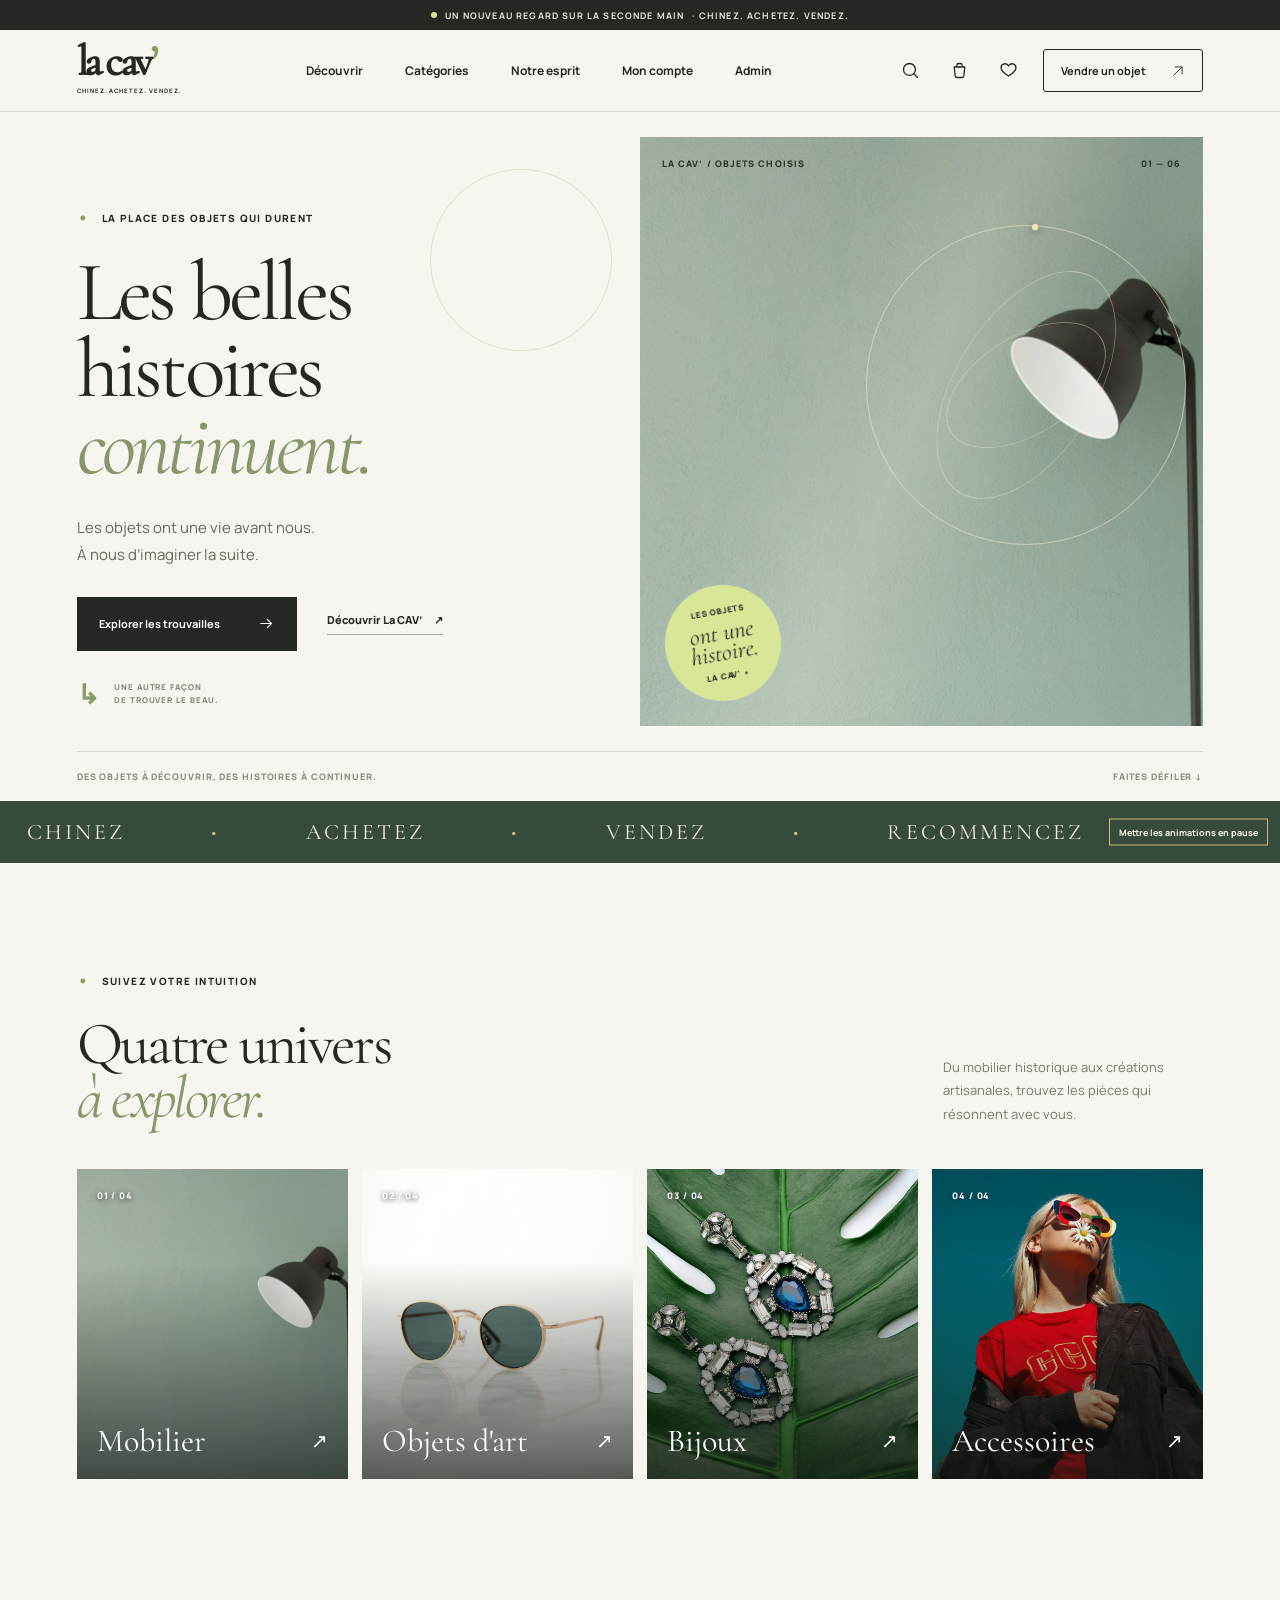
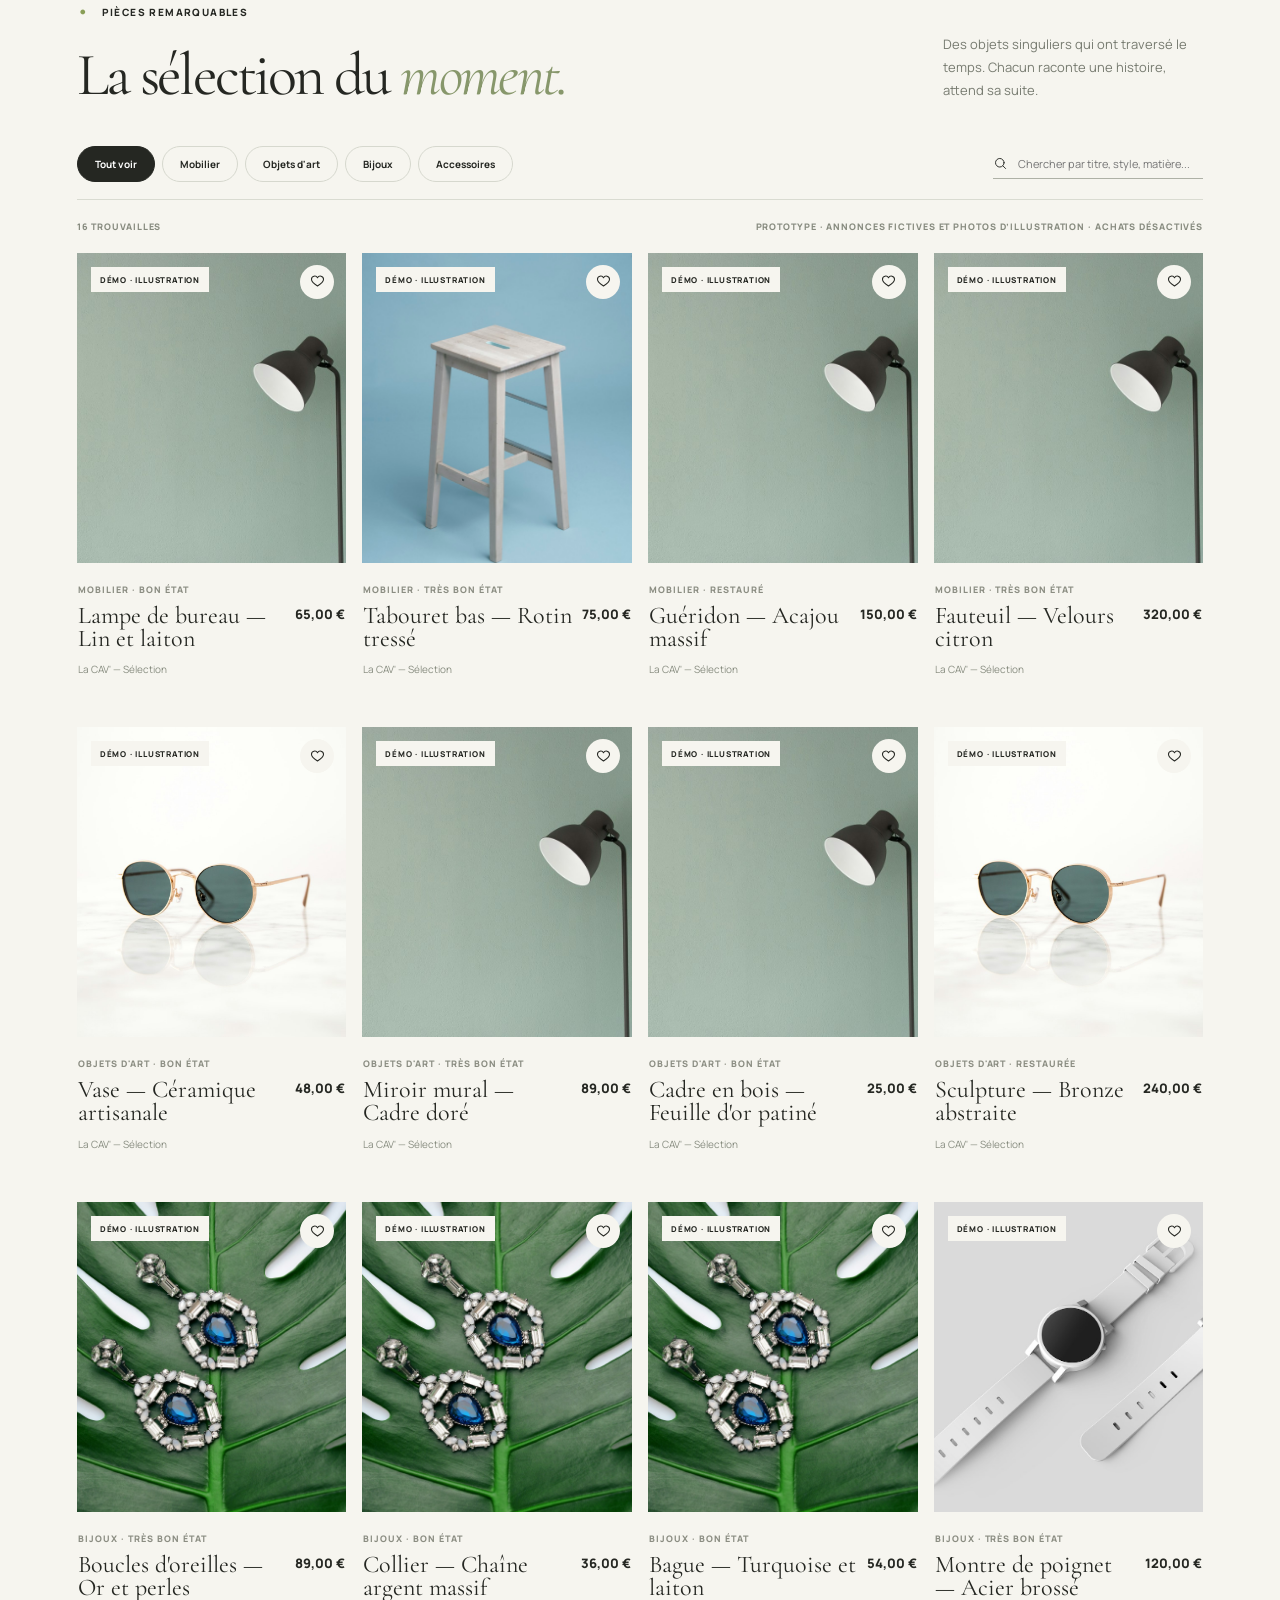
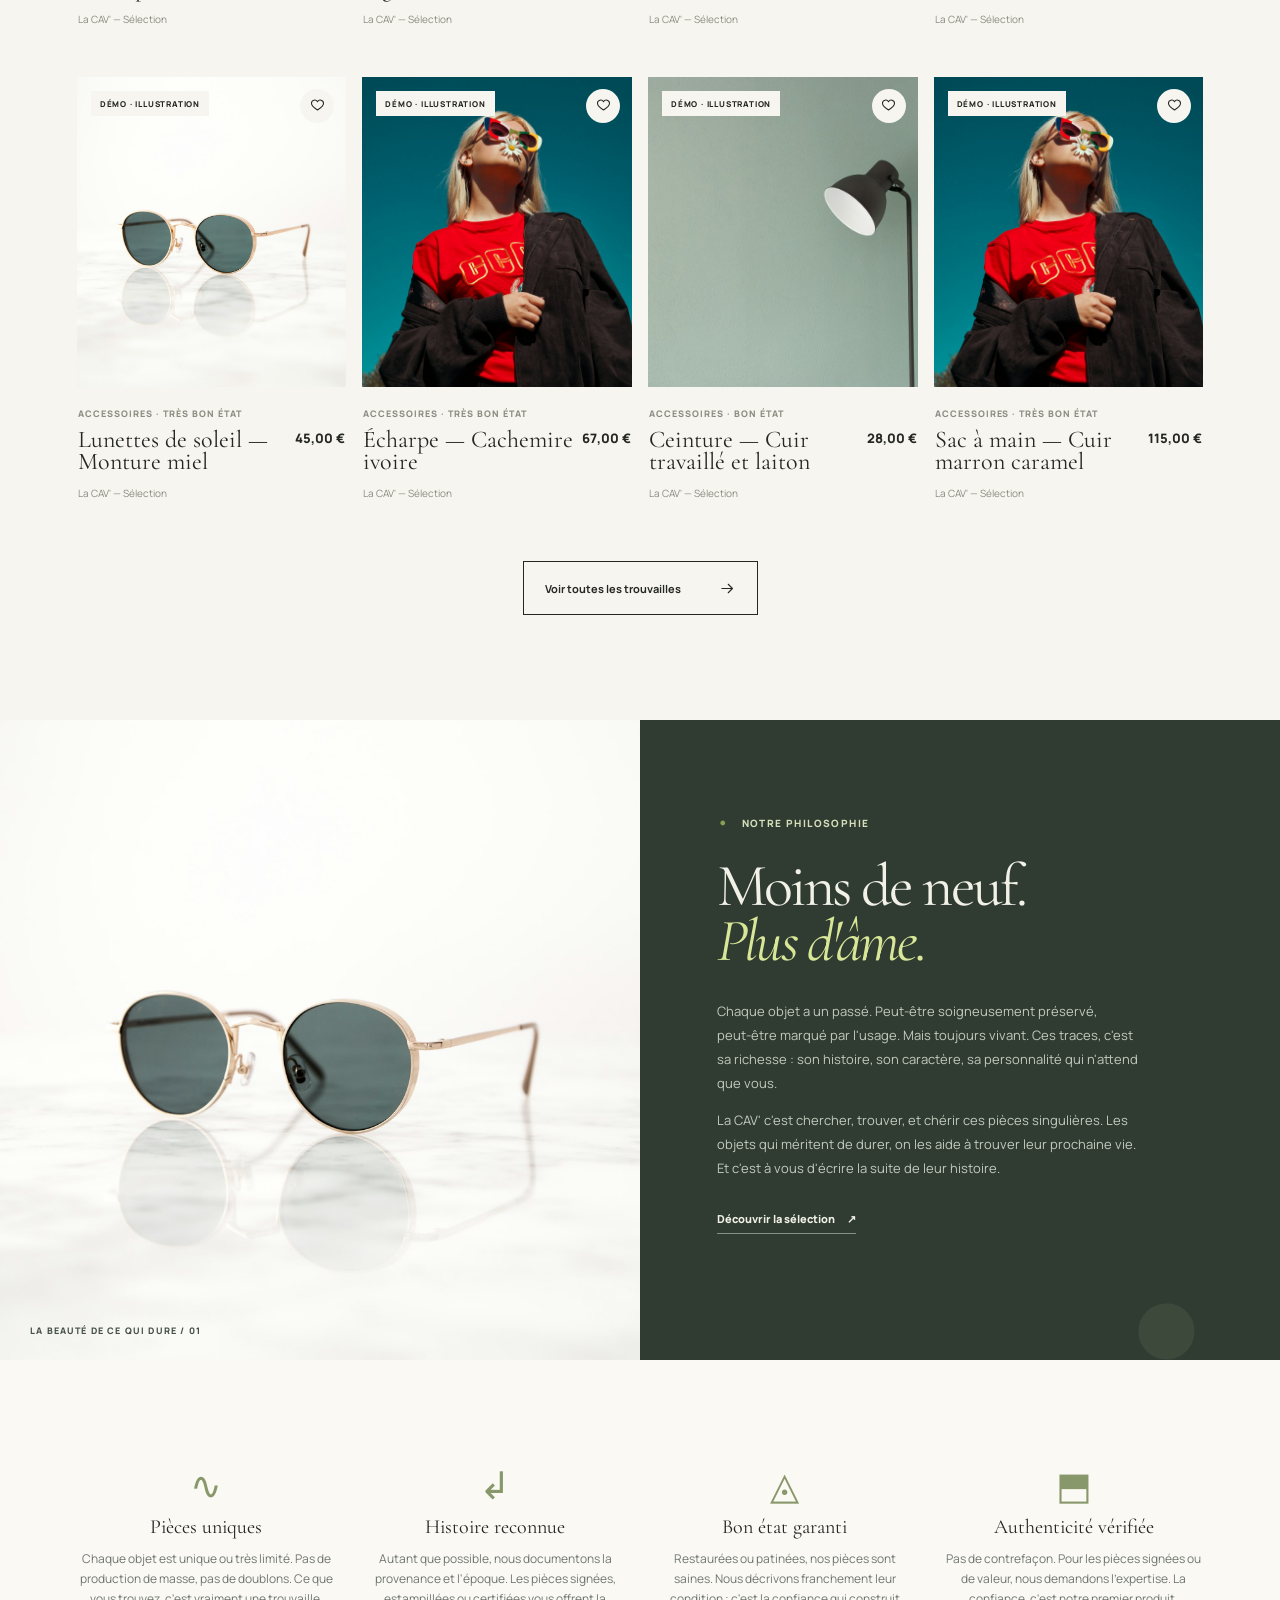
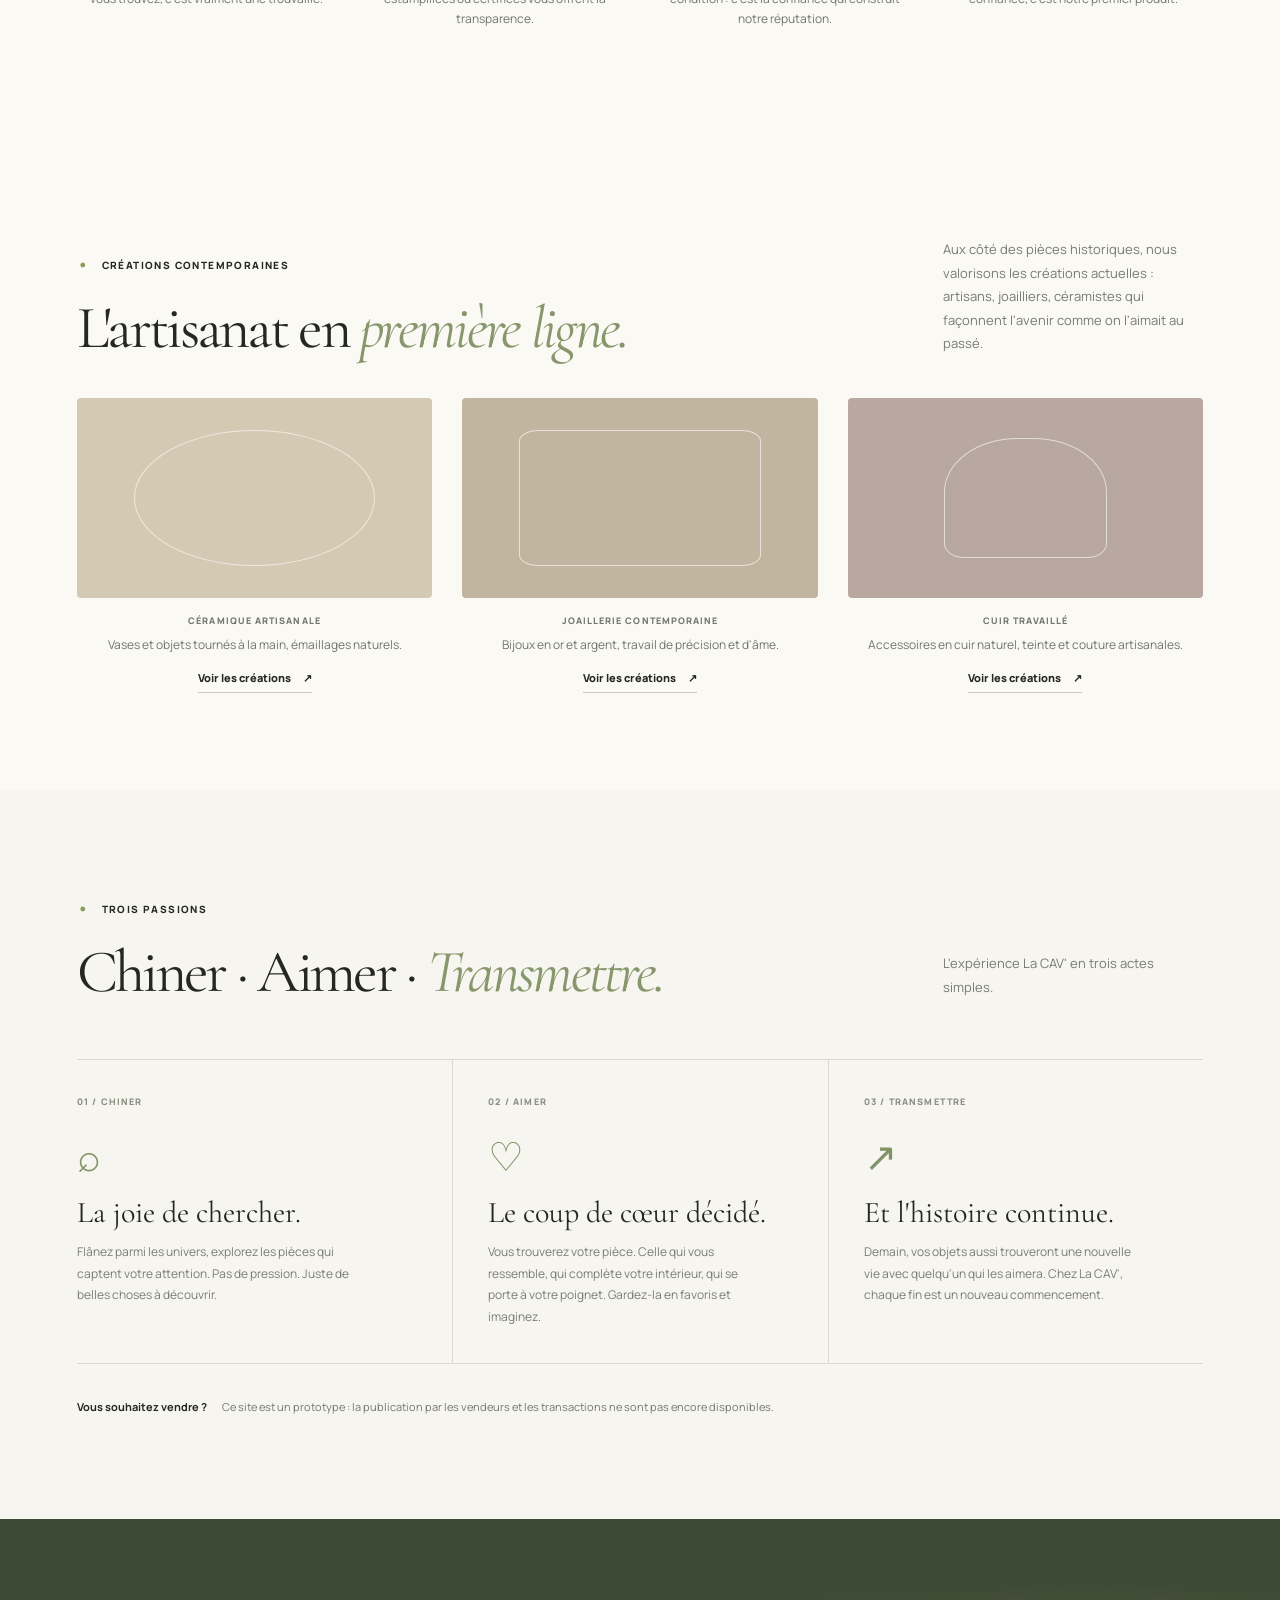
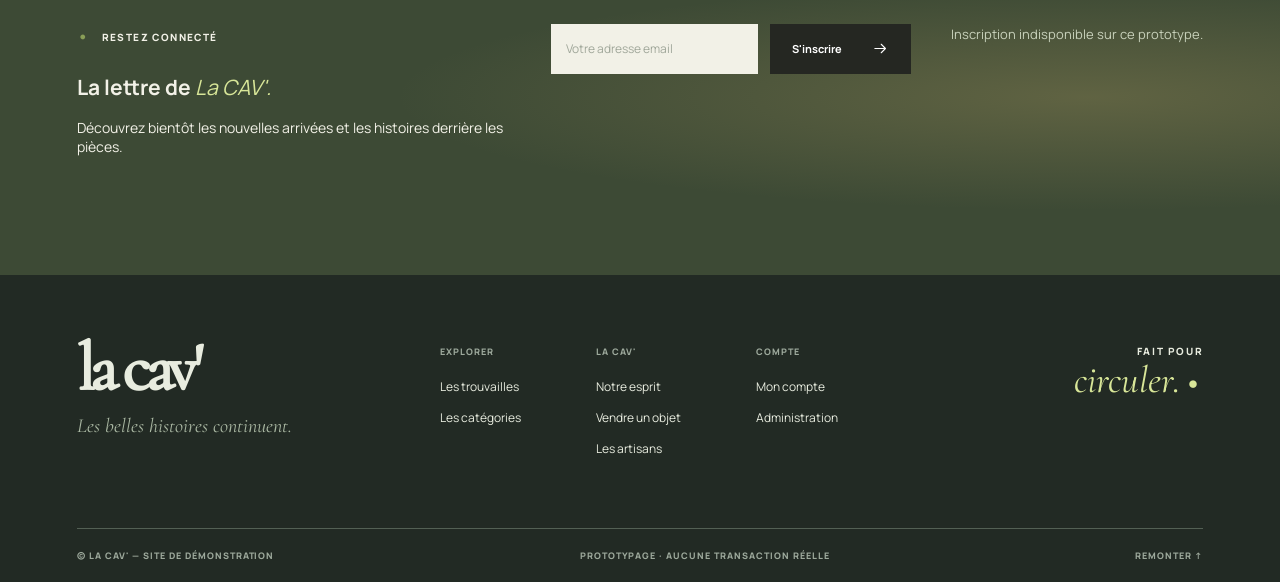
==== commit 679d8867: "Enrichir les animations et retirer les étoiles Co-authored-by: Copilot <223556219+Copilot@users.nore" ====
--- a/index.html
+++ b/index.html
@@ -6,11 +6,11 @@
   <meta name="theme-color" content="#f5f2eb">
   <meta name="description" content="La CAV' : une nouvelle histoire pour les objets qui méritent de durer. Prototype de marketplace.">
   <title>La CAV' — Les belles histoires continuent</title>
-  <link rel="stylesheet" href="style.css?v=20261118-2">
+  <link rel="stylesheet" href="style.css?v=20261118-3">
   <script src="firebase-config.js" defer></script>
   <script src="bootstrap.js" defer></script>
   <script src="data.js?v=20261118" defer></script>
-  <script src="script.js?v=20261118-2" defer></script>
+  <script src="script.js?v=20261118-3" defer></script>
 </head>
 <body>
   <div class="scroll-progress" aria-hidden="true"></div>
@@ -22,7 +22,6 @@
     <symbol id="i-menu" viewBox="0 0 24 24"><path d="M4 8h16M4 16h16"/></symbol>
     <symbol id="i-close" viewBox="0 0 24 24"><path d="m6 6 12 12M18 6 6 18"/></symbol>
     <symbol id="i-bag" viewBox="0 0 24 24"><path d="M6 8h12M9 8V6a2 2 0 0 1 2-2h2a2 2 0 0 1 2 2v2M6 8l1 10a2 2 0 0 0 2 2h6a2 2 0 0 0 2-2l1-10"/></symbol>
-    <symbol id="i-star" viewBox="0 0 24 24"><path d="M12 2l3.1 6.3 6.9.9-5 4.9 1.2 6.9L12 17l-6.2 3.9 1.2-6.9-5-4.9 6.9-.9L12 2"/></symbol>
   </svg>
   <a class="skip" href="#contenu">Aller au contenu</a>
   <div class="announcement"><span class="announcement-dot"></span> UN NOUVEAU REGARD SUR LA SECONDE MAIN <span class="announcement-extra">· CHINEZ. ACHETEZ. VENDEZ.</span></div>
@@ -50,7 +49,7 @@
   <main id="contenu">
     <section class="hero" id="accueil">
       <div class="hero-copy">
-        <div class="eyebrow"><span class="tiny-star">✳</span> LA PLACE DES OBJETS QUI DURENT</div>
+        <div class="eyebrow"><span class="tiny-star">•</span> LA PLACE DES OBJETS QUI DURENT</div>
         <h1>Les belles<br>histoires <em>continuent.</em></h1>
         <p>Les objets ont une vie avant nous.<br>À nous d’imaginer la suite.</p>
         <div class="hero-actions"><a class="button button-dark" href="#selection">Explorer les trouvailles <svg><use href="#i-arrow"></use></svg></a><a class="text-link" href="#histoire">Découvrir La CAV’ <span>↗</span></a></div>
@@ -58,16 +57,17 @@
       </div>
       <div class="hero-visual">
         <img src="interior.jpg" alt="Lampe noire sur un mur vert pâle">
+        <div class="hero-orbit" aria-hidden="true"><span>•</span></div>
         <div class="hero-image-label"><span>LA CAV’ / OBJETS CHOISIS</span><span>01 — 06</span></div>
-        <div class="hero-stamp" aria-hidden="true"><span>LES OBJETS</span><strong>ont une<br>histoire.</strong><span>LA CAV’ ✳</span></div>
+        <div class="hero-stamp" aria-hidden="true"><span>LES OBJETS</span><strong>ont une<br>histoire.</strong><span>LA CAV’ •</span></div>
       </div>
       <div class="hero-bottom"><span>DES OBJETS À DÉCOUVRIR, DES HISTOIRES À CONTINUER.</span><span>FAITES DÉFILER ↓</span></div>
     </section>
 
-    <div class="marquee" aria-label="Chinez, achetez, vendez"><div class="marquee-track" aria-hidden="true"><div class="marquee-group">CHINEZ <span>✳</span> ACHETEZ <span>✳</span> VENDEZ <span>✳</span> RECOMMENCEZ <span>✳</span></div><div class="marquee-group">CHINEZ <span>✳</span> ACHETEZ <span>✳</span> VENDEZ <span>✳</span> RECOMMENCEZ <span>✳</span></div></div><button class="motion-toggle" type="button" aria-pressed="false" hidden>Mettre les animations en pause</button></div>
+    <div class="marquee" aria-label="Chinez, achetez, vendez"><div class="marquee-track" aria-hidden="true"><div class="marquee-group">CHINEZ <span>•</span> ACHETEZ <span>•</span> VENDEZ <span>•</span> RECOMMENCEZ <span>•</span></div><div class="marquee-group">CHINEZ <span>•</span> ACHETEZ <span>•</span> VENDEZ <span>•</span> RECOMMENCEZ <span>•</span></div></div><button class="motion-toggle" type="button" aria-pressed="false" hidden>Mettre les animations en pause</button></div>
 
     <section class="categories section-wrap" id="categories">
-      <div class="section-top"><div><p class="eyebrow"><span class="tiny-star">✳</span> SUIVEZ VOTRE INTUITION</p><h2>Quatre univers<br><em>à explorer.</em></h2></div><p>Du mobilier historique aux créations artisanales, trouvez les pièces qui résonnent avec vous.</p></div>
+      <div class="section-top"><div><p class="eyebrow"><span class="tiny-star">•</span> SUIVEZ VOTRE INTUITION</p><h2>Quatre univers<br><em>à explorer.</em></h2></div><p>Du mobilier historique aux créations artisanales, trouvez les pièces qui résonnent avec vous.</p></div>
       <div class="category-grid">
         <button class="category-card" type="button" data-category="Mobilier"><img src="interior.jpg" alt="Intérieur vintage avec mobilier"><span class="category-number">01 / 04</span><span class="category-name">Mobilier <span>↗</span></span><span class="category-desc">Tables, sièges, rangements de caractère</span></button>
         <button class="category-card" type="button" data-category="Objets d'art"><img src="objects.jpg" alt="Objets d'art et décoration"><span class="category-number">02 / 04</span><span class="category-name">Objets d'art <span>↗</span></span><span class="category-desc">Sculptures, miroirs, céramiques signées</span></button>
@@ -78,7 +78,7 @@
     </section>
 
     <section class="selection section-wrap" id="selection">
-      <div class="section-top selection-heading"><div><p class="eyebrow"><span class="tiny-star">✳</span> PIÈCES REMARQUABLES</p><h2>La sélection du <em>moment.</em></h2></div><p>Des objets singuliers qui ont traversé le temps. Chacun raconte une histoire, attend sa suite.</p></div>
+      <div class="section-top selection-heading"><div><p class="eyebrow"><span class="tiny-star">•</span> PIÈCES REMARQUABLES</p><h2>La sélection du <em>moment.</em></h2></div><p>Des objets singuliers qui ont traversé le temps. Chacun raconte une histoire, attend sa suite.</p></div>
       <div class="catalog-toolbar">
         <div class="filter-list" aria-label="Filtrer par catégorie">
           <button type="button" class="filter active" data-filter="Tout" aria-pressed="true">Tout voir</button>
@@ -98,7 +98,7 @@
 
     <section class="story" id="histoire">
       <div class="story-image"><img src="objects.jpg" alt="Objet artisanal de luxe — détail"><span>LA BEAUTÉ DE CE QUI DURE / 01</span></div>
-      <div class="story-copy"><p class="eyebrow"><span class="tiny-star">✳</span> NOTRE PHILOSOPHIE</p><h2>Moins de neuf.<br><em>Plus d'âme.</em></h2><p>Chaque objet a un passé. Peut-être soigneusement préservé, peut-être marqué par l'usage. Mais toujours vivant. Ces traces, c'est sa richesse : son histoire, son caractère, sa personnalité qui n'attend que vous.</p><p>La CAV' c'est chercher, trouver, et chérir ces pièces singulières. Les objets qui méritent de durer, on les aide à trouver leur prochaine vie. Et c'est à vous d'écrire la suite de leur histoire.</p><a class="text-link light-link" href="#selection">Découvrir la sélection <span>↗</span></a><span class="story-decoration" aria-hidden="true">✳</span></div>
+      <div class="story-copy"><p class="eyebrow"><span class="tiny-star">•</span> NOTRE PHILOSOPHIE</p><h2>Moins de neuf.<br><em>Plus d'âme.</em></h2><p>Chaque objet a un passé. Peut-être soigneusement préservé, peut-être marqué par l'usage. Mais toujours vivant. Ces traces, c'est sa richesse : son histoire, son caractère, sa personnalité qui n'attend que vous.</p><p>La CAV' c'est chercher, trouver, et chérir ces pièces singulières. Les objets qui méritent de durer, on les aide à trouver leur prochaine vie. Et c'est à vous d'écrire la suite de leur histoire.</p><a class="text-link light-link" href="#selection">Découvrir la sélection <span>↗</span></a><span class="story-decoration" aria-hidden="true">•</span></div>
     </section>
 
     <section class="artisan-features section-wrap">
@@ -127,7 +127,7 @@
     </section>
 
     <section class="artisans section-wrap">
-      <div class="section-top"><div><p class="eyebrow"><span class="tiny-star">✳</span> CRÉATIONS CONTEMPORAINES</p><h2>L'artisanat en <em>première ligne.</em></h2></div><p>Aux côté des pièces historiques, nous valorisons les créations actuelles : artisans, joailliers, céramistes qui façonnent l'avenir comme on l'aimait au passé.</p></div>
+      <div class="section-top"><div><p class="eyebrow"><span class="tiny-star">•</span> CRÉATIONS CONTEMPORAINES</p><h2>L'artisanat en <em>première ligne.</em></h2></div><p>Aux côté des pièces historiques, nous valorisons les créations actuelles : artisans, joailliers, céramistes qui façonnent l'avenir comme on l'aimait au passé.</p></div>
       <div class="artisan-showcase">
         <div class="artisan-item">
           <div class="artisan-image" style="background:#d4c9b3;"></div>
@@ -151,7 +151,7 @@
     </section>
 
     <section class="how section-wrap" id="vendre">
-      <div class="section-top"><div><p class="eyebrow"><span class="tiny-star">✳</span> TROIS PASSIONS</p><h2>Chiner · Aimer · <em>Transmettre.</em></h2></div><p>L'expérience La CAV' en trois actes simples.</p></div>
+      <div class="section-top"><div><p class="eyebrow"><span class="tiny-star">•</span> TROIS PASSIONS</p><h2>Chiner · Aimer · <em>Transmettre.</em></h2></div><p>L'expérience La CAV' en trois actes simples.</p></div>
       <div class="steps">
         <article><span class="step-number">01 / CHINER</span><div class="step-icon">⌕</div><h3>La joie de chercher.</h3><p>Flânez parmi les univers, explorez les pièces qui captent votre attention. Pas de pression. Juste de belles choses à découvrir.</p></article>
         <article><span class="step-number">02 / AIMER</span><div class="step-icon">♡</div><h3>Le coup de cœur décidé.</h3><p>Vous trouverez votre pièce. Celle qui vous ressemble, qui complète votre intérieur, qui se porte à votre poignet. Gardez-la en favoris et imaginez.</p></article>
@@ -163,7 +163,7 @@
   <section class="newsletter section-wrap">
     <div class="newsletter-content">
       <div>
-        <p class="eyebrow"><span class="tiny-star">✳</span> RESTEZ CONNECTÉ</p>
+        <p class="eyebrow"><span class="tiny-star">•</span> RESTEZ CONNECTÉ</p>
         <h2>La lettre de <em>La CAV'.</em></h2>
         <p>Découvrez bientôt les nouvelles arrivées et les histoires derrière les pièces.</p>
       </div>
@@ -175,10 +175,10 @@
     </div>
   </section>
 
-  <footer class="footer"><div class="footer-main"><div><a class="footer-logo" href="#accueil">la cav'</a><p>Les belles histoires continuent.</p></div><div class="footer-links"><div><span>EXPLORER</span><a href="#selection">Les trouvailles</a><a href="#categories">Les catégories</a></div><div><span>LA CAV'</span><a href="#histoire">Notre esprit</a><a href="#vendre">Vendre un objet</a><a href="#artisans">Les artisans</a></div><div><span>COMPTE</span><a href="account.html">Mon compte</a><a href="admin.html">Administration</a></div></div><div class="footer-sign">FAIT POUR<br><em>circuler.</em> <span>✳</span></div></div><div class="footer-bottom"><span>© LA CAV' — SITE DE DÉMONSTRATION</span><span>PROTOTYPAGE · AUCUNE TRANSACTION RÉELLE</span><a href="#accueil">REMONTER ↑</a></div></footer>
+  <footer class="footer"><div class="footer-main"><div><a class="footer-logo" href="#accueil">la cav'</a><p>Les belles histoires continuent.</p></div><div class="footer-links"><div><span>EXPLORER</span><a href="#selection">Les trouvailles</a><a href="#categories">Les catégories</a></div><div><span>LA CAV'</span><a href="#histoire">Notre esprit</a><a href="#vendre">Vendre un objet</a><a href="#artisans">Les artisans</a></div><div><span>COMPTE</span><a href="account.html">Mon compte</a><a href="admin.html">Administration</a></div></div><div class="footer-sign">FAIT POUR<br><em>circuler.</em> <span>•</span></div></div><div class="footer-bottom"><span>© LA CAV' — SITE DE DÉMONSTRATION</span><span>PROTOTYPAGE · AUCUNE TRANSACTION RÉELLE</span><a href="#accueil">REMONTER ↑</a></div></footer>
 
   <dialog id="product-dialog" class="product-dialog" aria-labelledby="dialog-title">
-    <div class="dialog-inner"><button class="dialog-close icon-button" type="button" aria-label="Fermer"><svg><use href="#i-close"></use></svg></button><div class="dialog-image"><img id="dialog-image" src="interior.jpg" alt=""></div><div class="dialog-copy"><p class="eyebrow" id="dialog-label">✳ FICHE DÉTAIL · PIÈCE PROTOTYPE</p><span id="dialog-characteristic" class="dialog-characteristic"></span><p class="dialog-category" id="dialog-category"></p><h2 id="dialog-title"></h2><p class="dialog-price" id="dialog-price"></p><p id="dialog-description"></p><div class="dialog-info"><span>ÉTAT <strong id="dialog-condition"></strong></span><span>VENDEUR <strong id="dialog-seller"></strong></span></div><p class="dialog-disclaimer">Ceci est un prototype. Aucun paiement, commande ou contact vendeur réel n'est possible dans cette démonstration.</p><div class="dialog-actions"><button class="button button-dark" type="button" id="dialog-add-cart">Ajouter au panier <svg><use href="#i-bag"></use></svg></button><button class="button button-outline dialog-favorite" type="button">Ajouter aux favoris <svg><use href="#i-heart"></use></svg></button></div></div></div>
+    <div class="dialog-inner"><button class="dialog-close icon-button" type="button" aria-label="Fermer"><svg><use href="#i-close"></use></svg></button><div class="dialog-image"><img id="dialog-image" src="interior.jpg" alt=""></div><div class="dialog-copy"><p class="eyebrow" id="dialog-label">• FICHE DÉTAIL · PIÈCE PROTOTYPE</p><span id="dialog-characteristic" class="dialog-characteristic"></span><p class="dialog-category" id="dialog-category"></p><h2 id="dialog-title"></h2><p class="dialog-price" id="dialog-price"></p><p id="dialog-description"></p><div class="dialog-info"><span>ÉTAT <strong id="dialog-condition"></strong></span><span>VENDEUR <strong id="dialog-seller"></strong></span></div><p class="dialog-disclaimer">Ceci est un prototype. Aucun paiement, commande ou contact vendeur réel n'est possible dans cette démonstration.</p><div class="dialog-actions"><button class="button button-dark" type="button" id="dialog-add-cart">Ajouter au panier <svg><use href="#i-bag"></use></svg></button><button class="button button-outline dialog-favorite" type="button">Ajouter aux favoris <svg><use href="#i-heart"></use></svg></button></div></div></div>
   </dialog>
   <div id="status" class="status" role="status" aria-live="polite"></div>
 </body>
--- a/style.css
+++ b/style.css
@@ -22,12 +22,14 @@
 /* Mouvement éditorial */
 .scroll-progress{position:fixed;z-index:40;top:0;left:0;width:100%;height:3px;background:#b89a65;transform:scaleX(0);transform-origin:left;pointer-events:none}
 .marquee{position:relative}
-.marquee-track{display:flex;width:max-content;animation:marquee-flow 24s linear infinite}
-.marquee-group{flex:none;padding-right:30px;font-size:10px;letter-spacing:.19em;font-weight:800;white-space:nowrap}
+.marquee-track{display:flex;width:max-content;animation:marquee-flow 15s linear infinite}
+.marquee-group{flex:none;display:flex;align-items:center;justify-content:space-around;box-sizing:border-box;min-width:100vw;padding-right:30px;font-size:10px;letter-spacing:.19em;font-weight:800;white-space:nowrap}
 .marquee-group span{font-size:14px;margin:0 30px}
 .motion-toggle{position:absolute;right:12px;top:50%;transform:translateY(-50%);border:1px solid #596643;background:var(--lime);padding:6px 9px;color:var(--ink);font-size:9px;font-weight:700}
 .motion-paused *,.motion-paused *::before,.motion-paused *::after{animation-play-state:paused!important;transition:none!important}
 .motion-paused .reveal{opacity:1;transform:none}
+.motion-paused .hero-copy>.eyebrow,.motion-paused .hero h1,.motion-paused .hero-copy>p,.motion-paused .hero-actions,.motion-paused .hero-note{animation:none!important;opacity:1;transform:none}
+.motion-paused .hero-visual{animation:none!important;opacity:1;clip-path:none}
 .reveal{opacity:0;transform:translateY(36px);transition:opacity .85s ease,transform .85s cubic-bezier(.2,.7,.2,1);transition-delay:var(--reveal-delay,0ms)}
 .reveal.is-revealed,.reveal:focus-within{opacity:1;transform:none}
 .category-card:nth-child(4n+2),.product-card:nth-child(4n+2),.feature-card:nth-child(4n+2),.artisan-item:nth-child(3n+2),.steps article:nth-child(3n+2){--reveal-delay:80ms}
@@ -36,7 +38,7 @@
 .hero-copy>.eyebrow,.hero h1,.hero-copy>p,.hero-actions,.hero-note{animation:hero-arrive 1s both cubic-bezier(.2,.7,.2,1)}
 .hero h1{animation-delay:.12s}.hero-copy>p{animation-delay:.24s}.hero-actions{animation-delay:.34s}.hero-note{animation-delay:.46s}
 .hero-visual{animation:hero-image-in 1.2s both cubic-bezier(.2,.7,.2,1)}
-.hero-visual img{transform:translate3d(0,var(--hero-shift,0px),0) scale(1.1);transition:transform .15s ease-out}
+.hero-visual img{transform:translate3d(var(--pointer-x,0px),calc(var(--hero-shift,0px) + var(--pointer-y,0px)),0) scale(1.12);transition:transform .3s ease-out}
 .hero-stamp{animation:stamp-float 6s ease-in-out infinite}
 .announcement-dot{animation:dot-glow 3s ease-in-out infinite}
 .story-decoration{animation:slow-turn 45s linear infinite}
@@ -61,5 +63,41 @@
 @keyframes dot-glow{0%,100%{box-shadow:0 0 0 0 #d8e69866}50%{box-shadow:0 0 0 5px #d8e69800}}
 @keyframes slow-turn{to{transform:rotate(360deg)}}
 @keyframes dialog-arrive{from{opacity:0;transform:translateY(18px) scale(.98)}to{opacity:1;transform:none}}
+/* Scénographie en mouvement */
+.hero-copy::before{content:"";position:absolute;right:5%;top:9%;width:180px;aspect-ratio:1;border:1px solid #b89a6545;border-radius:50%;pointer-events:none;animation:halo-breathe 7s ease-in-out infinite}
+.hero-visual::after{content:"";position:absolute;inset:-30%;background:linear-gradient(112deg,transparent 37%,#fff5dc33 49%,transparent 60%);pointer-events:none;animation:light-pass 8s ease-in-out infinite}
+.hero-image-label,.hero-stamp{z-index:2}
+.hero-orbit{position:absolute;z-index:1;right:3%;top:15%;width:clamp(150px,25vw,340px);aspect-ratio:1;border:1px solid #eee6ce99;border-radius:50%;pointer-events:none;animation:orbit-turn 18s linear infinite}
+.hero-orbit::before,.hero-orbit::after{content:"";position:absolute;border:1px solid #eee6ce77;border-radius:50%}
+.hero-orbit::before{inset:10%;transform:rotate(32deg) scaleX(.55)}
+.hero-orbit::after{inset:22%;transform:rotate(-32deg) scaleY(.55)}
+.hero-orbit span{position:absolute;top:-15px;left:50%;color:#f4e3b2;font-size:28px;line-height:1;text-shadow:0 2px 8px #29352b77}
+.marquee{background:#374b3c;color:#f4eee0;padding:20px 0}
+.marquee .marquee-group{font:400 22px/1 var(--serif);letter-spacing:.14em;padding-right:42px}
+.marquee .marquee-group span{color:#d5b77d;font-size:18px;margin:0 32px}
+.motion-toggle{background:#374b3c;border-color:#d5b77d;color:#fff9ed}
+.category-card img{transform:scale(1.08);animation:gallery-drift 9s ease-in-out infinite alternate}
+.category-card:nth-child(even) img{animation-direction:alternate-reverse;animation-duration:11s}
+.story-image img{animation:gallery-drift 12s ease-in-out infinite alternate;transform:scale(1.08)}
+.feature-icon,.step-icon{animation:icon-drift 5s ease-in-out infinite}
+.feature-card:nth-child(even) .feature-icon,.steps article:nth-child(even) .step-icon{animation-delay:-2.5s}
+.artisan-image::before{content:"";position:absolute;inset:16%;border:1px solid #ffffff99;border-radius:50%;animation:atelier-orbit 12s linear infinite}
+.artisan-item:nth-child(2) .artisan-image::before{border-radius:8%;animation-direction:reverse}
+.artisan-item:nth-child(3) .artisan-image::before{inset:20% 27%;border-radius:45% 45% 12% 12%;animation-duration:16s}
+.artisan-image.pointer-active::before{translate:var(--pointer-x,0px) var(--pointer-y,0px)}
+.section-top h2 em{animation:golden-shift 7s ease-in-out infinite}
+.newsletter{background-image:radial-gradient(ellipse at 85% 50%,#a5955d55,transparent 45%)}
+.footer-sign span{display:inline-block;animation:slow-turn 12s linear infinite}
+@media(hover:hover) and (pointer:fine){
+  .category-card:hover img,.product-image:hover img{transform:translate3d(var(--pointer-x,0px),var(--pointer-y,0px),0) scale(1.13)}
+}
+@keyframes halo-breathe{0%,100%{transform:scale(.85) rotate(0);opacity:.45}50%{transform:scale(1.3) rotate(90deg);opacity:1}}
+@keyframes light-pass{0%,20%{transform:translateX(-70%)}70%,100%{transform:translateX(70%)}}
+@keyframes orbit-turn{to{transform:rotate(360deg)}}
+@keyframes gallery-drift{from{translate:-7px -3px}to{translate:7px 3px}}
+@keyframes icon-drift{0%,100%{transform:translateY(0) rotate(-5deg)}50%{transform:translateY(-12px) rotate(8deg)}}
+@keyframes atelier-orbit{to{transform:rotate(360deg)}}
+@keyframes golden-shift{0%,100%{color:#637950}50%{color:#8b7044}}
+@media(max-width:700px){.hero-copy::before{width:125px;right:2%;top:8%}.hero-orbit{width:165px;right:4%}.marquee{padding:18px 0}.marquee .marquee-group{font-size:18px;padding-right:24px}.marquee .marquee-group span{font-size:15px;margin:0 20px}.motion-toggle{font-size:8px;right:8px;padding:5px}}
 @media(max-width:700px){.marquee-group{font-size:9px;padding-right:18px}.marquee-group span{margin:0 18px}.reveal{transform:translateY(24px)}.footer-main{grid-template-columns:minmax(0,1fr) minmax(0,1fr)}.footer-links{flex-wrap:wrap;gap:20px;min-width:0}}
 @media(prefers-reduced-motion:reduce){html{scroll-behavior:auto}*,*::before,*::after{animation:none!important;transition:none!important}.reveal{opacity:1;transform:none}.scroll-progress{display:none}.hero-visual img{transform:none}}
